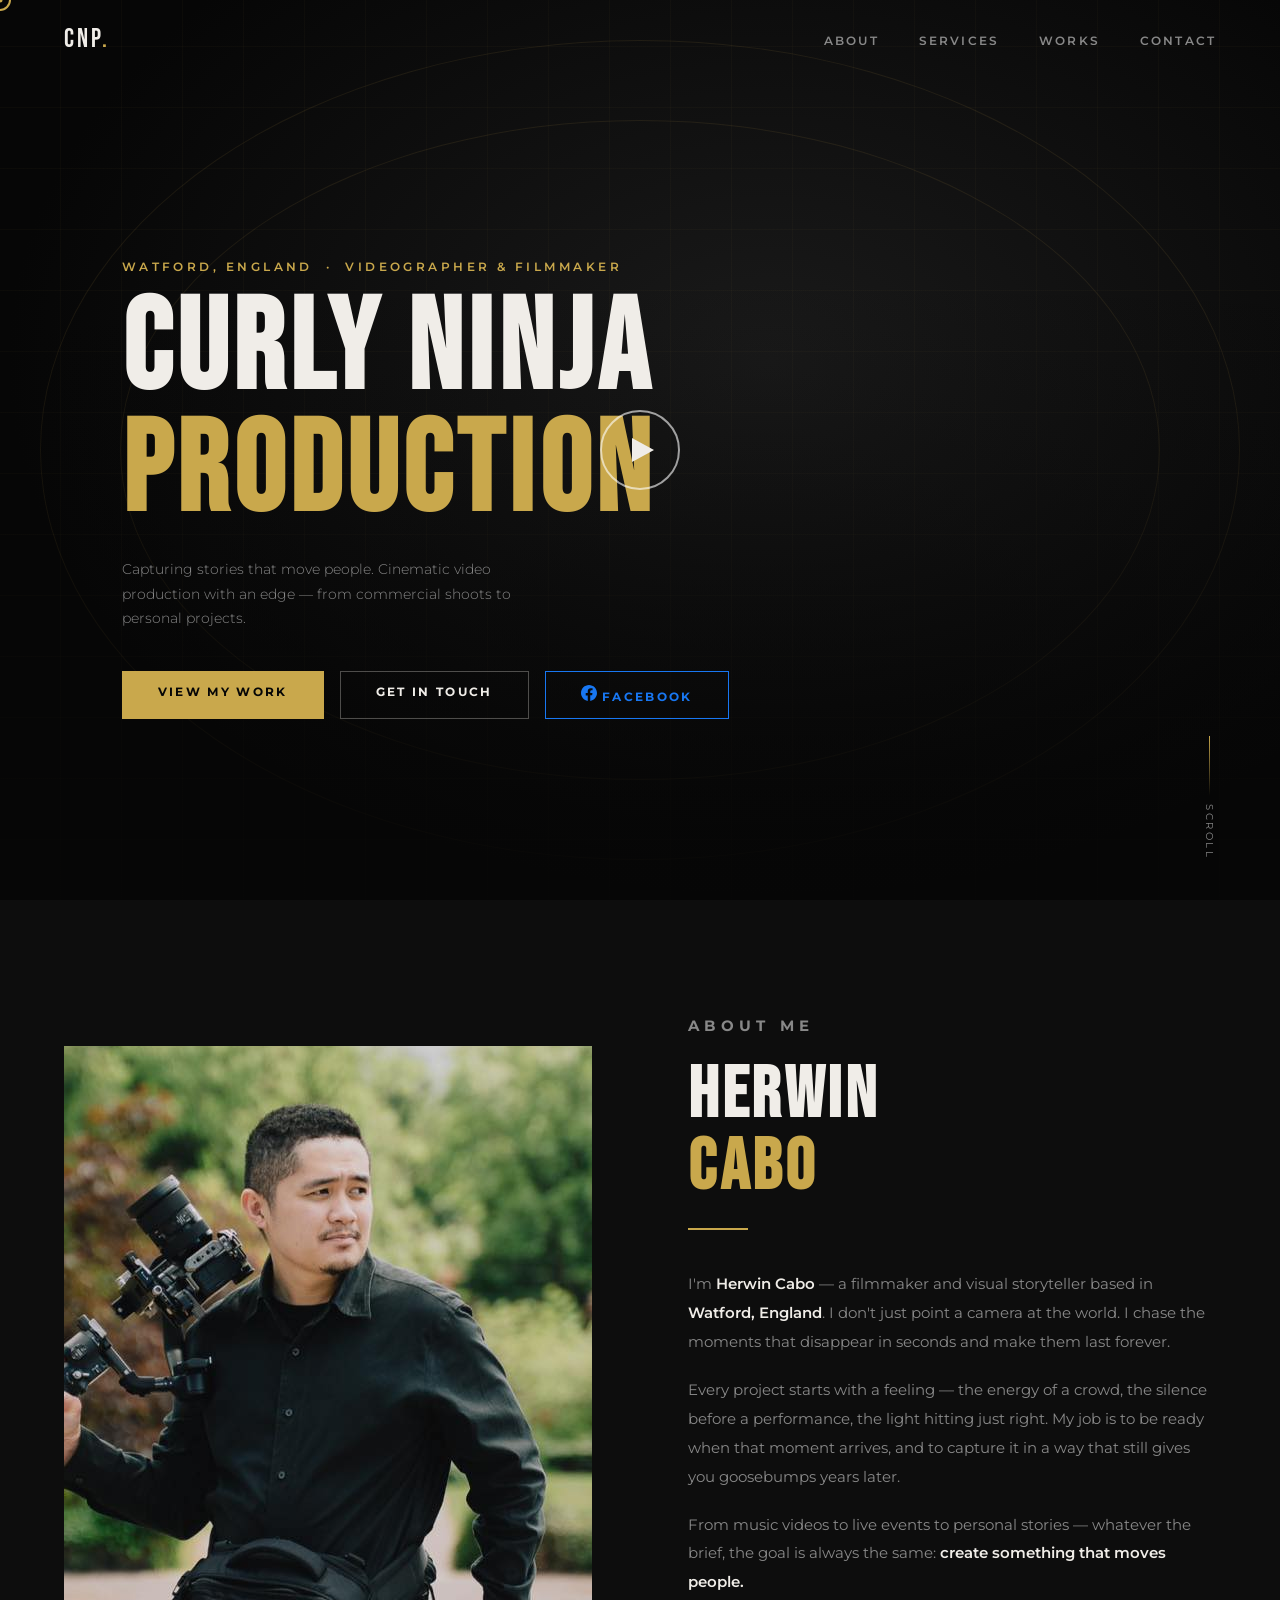
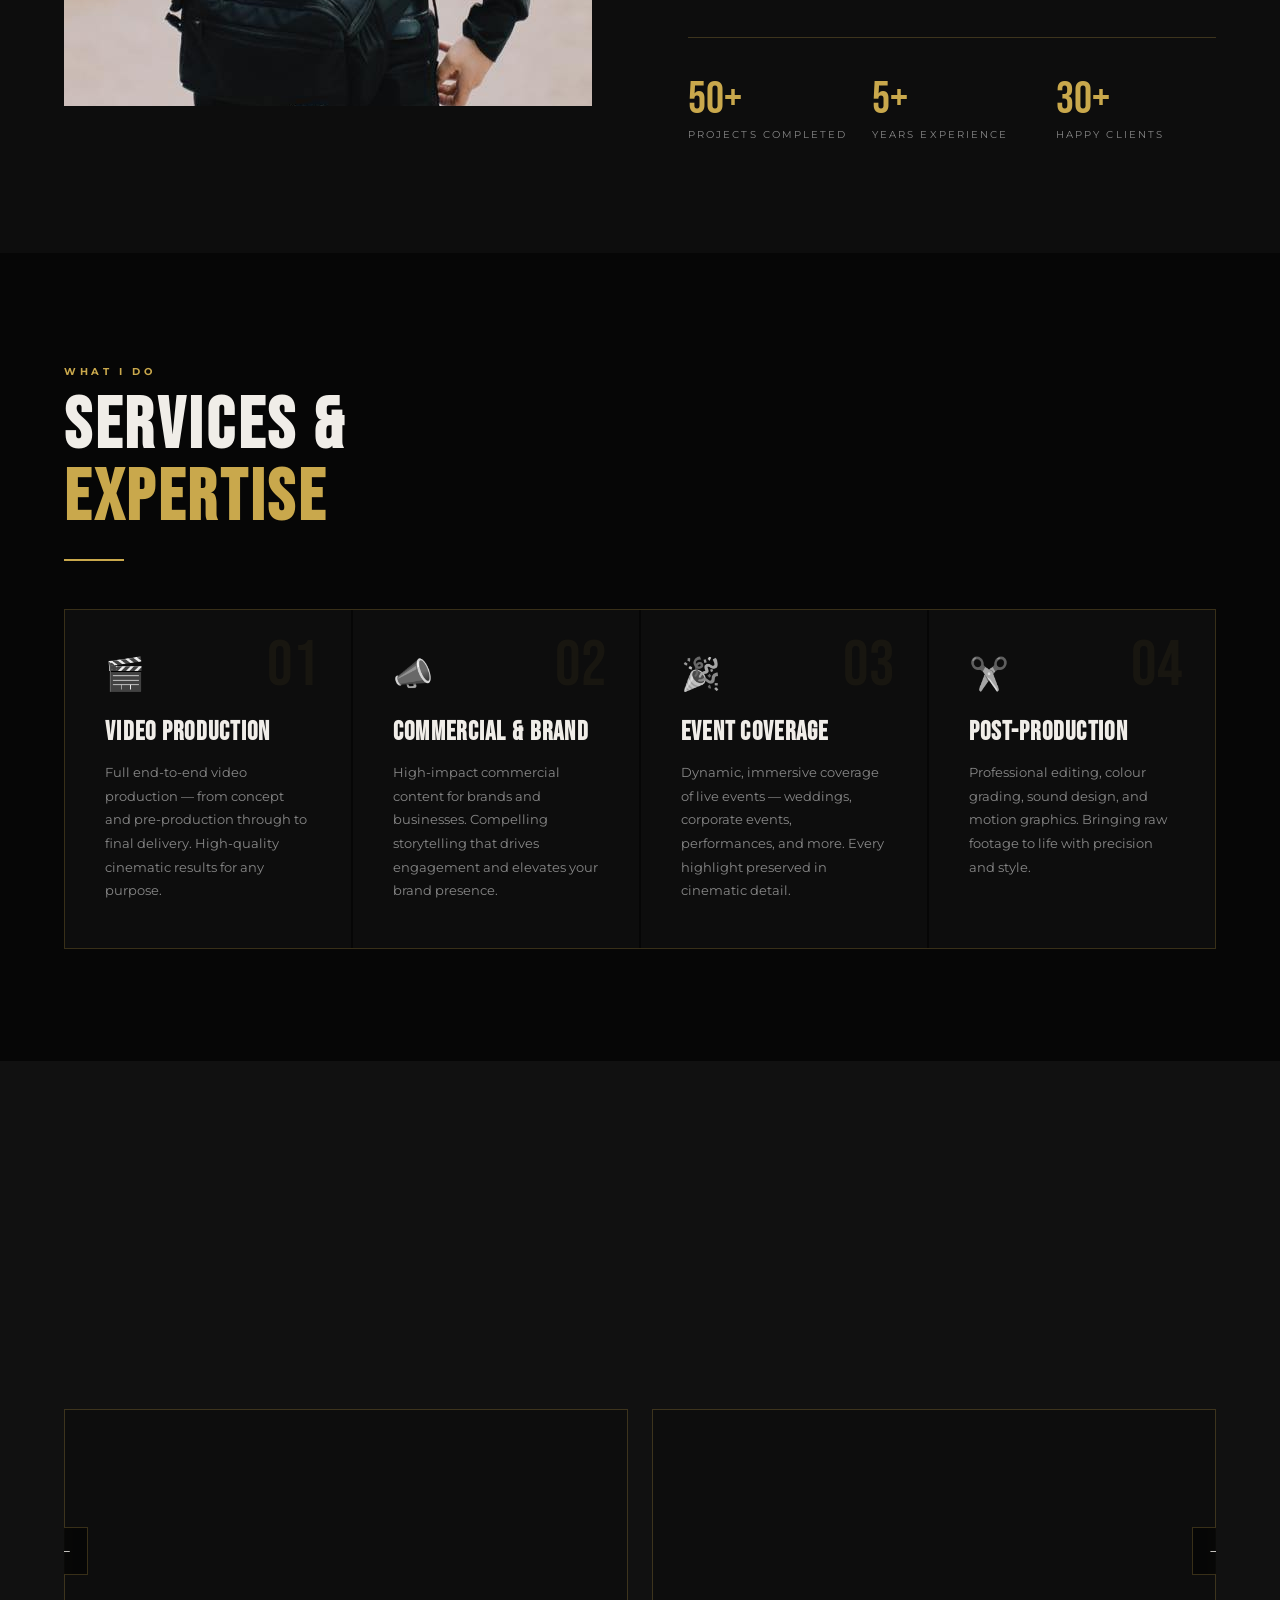
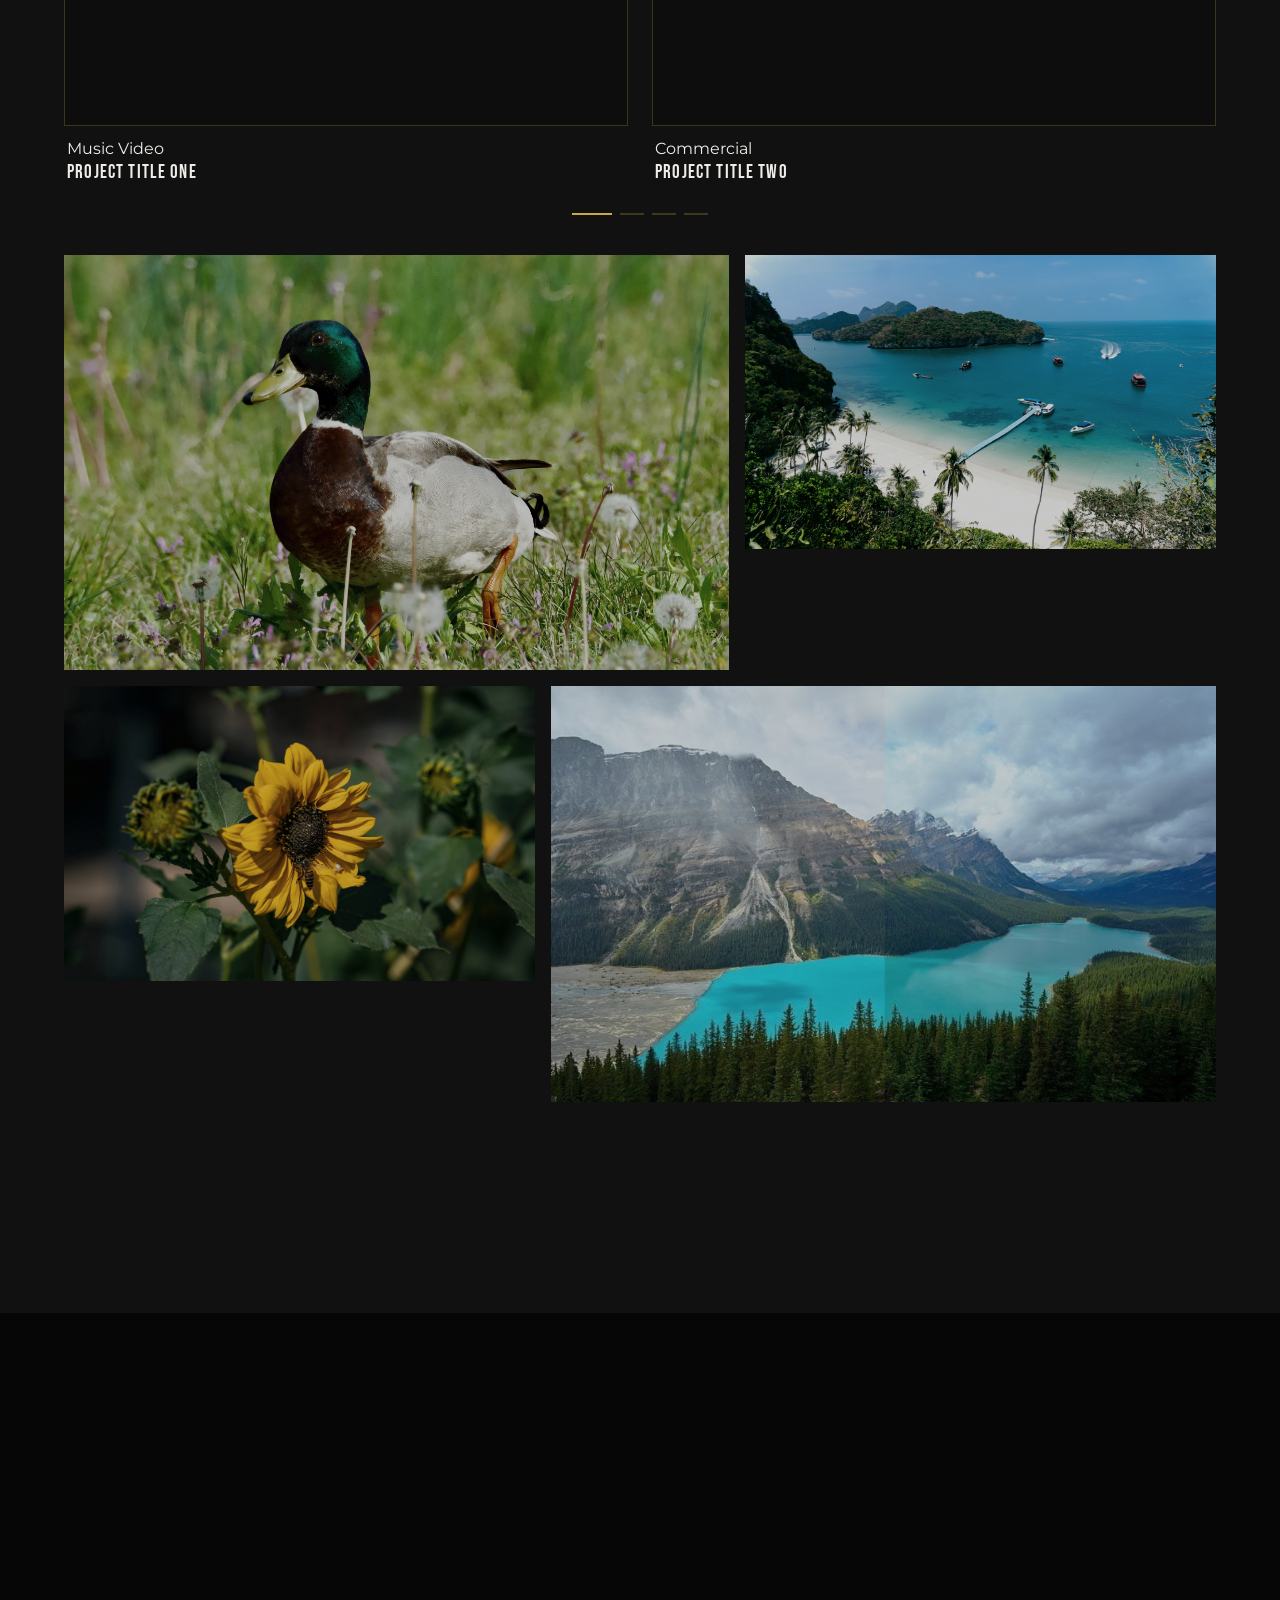
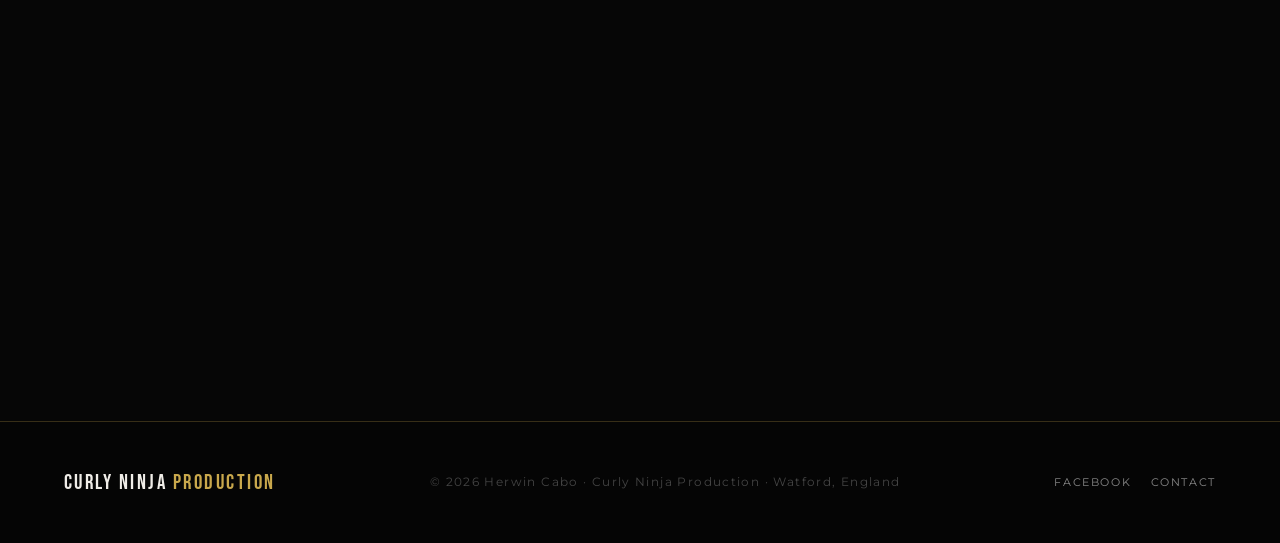
==== index.html @ e773fcdd "herwincabo" ====
<!DOCTYPE html>
<html lang="en">
<head>
<meta charset="UTF-8">
<meta name="viewport" content="width=device-width, initial-scale=1.0">
<title>Curly Ninja Production | Herwin Cabo</title>
<link href="https://fonts.googleapis.com/css2?family=Bebas+Neue&family=Montserrat:wght@300;400;600;700&family=Italiana&display=swap" rel="stylesheet">
<link rel="stylesheet" href="style.css">

</head>

<body>

<!-- CUSTOM CURSOR -->
<div id="cursor"></div>
<div id="cursor-dot"></div>

<!-- PRELOADER -->
<div id="preloader">
  <div class="pre-logo">
    <span>CURLY</span>&nbsp;<span>NINJA</span>&nbsp;<span>PRODUCTION</span>
  </div>
  <div class="pre-bar"></div>
</div>

<!-- NAV -->
<nav id="navbar">
  <a href="#hero" class="nav-logo">CNP<span>.</span></a>
 <ul class="nav-links">
  <li><a href="#about"><span>About</span><span>About</span></a></li>
  <li><a href="#services"><span>Services</span><span>Services</span></a></li>
  <li><a href="#works"><span>Works</span><span>Works</span></a></li>
  <li><a href="#contact"><span>Contact</span><span>Contact</span></a></li>
</ul>
  <div class="hamburger" id="hamburger" onclick="toggleMenu()">
    <span></span><span></span><span></span>
  </div>
</nav>

<div class="mobile-menu" id="mobileMenu">
  <a href="#about" onclick="toggleMenu()">About</a>
  <a href="#services" onclick="toggleMenu()">Services</a>
  <a href="#works" onclick="toggleMenu()">Works</a>
  <a href="#contact" onclick="toggleMenu()">Contact</a>
</div>

<!-- HERO -->
<section id="hero">
  <!-- Replace src with your actual video file path -->
  <video id="hero-video" autoplay muted loop playsinline>
    <source src="notenough.mp4" type="video/mp4">
  </video>

  <div class="hero-bg-placeholder" id="heroBg"></div>
  <div class="shutter-lines"></div>
  <div class="hero-overlay"></div>

  <div class="video-play-btn" id="playBtn" onclick="toggleVideo()" title="Play / Pause"></div>

  <div class="hero-content">
    <p class="hero-tagline">Watford, England &nbsp;·&nbsp; Videographer & Filmmaker</p>
    <h1 class="hero-title">Curly Ninja<br><em>Production</em></h1>
    <p class="hero-sub">Capturing stories that move people. Cinematic video production with an edge — from commercial shoots to personal projects.</p>
    <div class="hero-cta">
      <a href="#works" class="btn btn-gold">View My Work</a>
      <a href="#contact" class="btn btn-outline">Get In Touch</a>
      <a href="https://www.facebook.com/herwincabo123" target="_blank" class="btn btn-facebook">
  <svg xmlns="http://www.w3.org/2000/svg" width="16" height="16" viewBox="0 0 24 24" fill="#1877F2">
    <path d="M24 12.073C24 5.405 18.627 0 12 0S0 5.405 0 12.073C0 18.1 4.388 23.094 10.125 24v-8.437H7.078v-3.49h3.047V9.41c0-3.025 1.792-4.697 4.533-4.697 1.312 0 2.686.236 2.686.236v2.97h-1.513c-1.491 0-1.956.93-1.956 1.886v2.267h3.328l-.532 3.49h-2.796V24C19.612 23.094 24 18.1 24 12.073z"/>
  </svg>
  Facebook
</a>
  
</a>
    </div>
  </div>

  <div class="scroll-indicator">
    <div class="scroll-line"></div>
    <span>Scroll</span>
  </div>
</section>

<!-- ABOUT -->
<section id="about">
  <div class="about-grid">
    <div class="about-image-wrap reveal">
      <!-- Replace with Herwin's actual photo -->
      <div class="about-placeholder">
        <img src="502583080_24349210114663920_271476031115085299_n.jpg" alt="Herwin sexy Cabo">
      </div>
    
    </div>
    <div class="about-text">
      <p class="section-label reveal">About Me</p>
      <h2 class="section-title reveal">Herwin<br><em>Cabo</em></h2>
      <div class="gold-line reveal"></div>
      <p class="reveal">I'm <strong>Herwin Cabo</strong> — a filmmaker and visual storyteller based in <strong>Watford, England</strong>. I don't just point a camera at the world. I chase the moments that disappear in seconds and make them last forever.</p>

<p class="reveal reveal-delay-1">Every project starts with a feeling — the energy of a crowd, the silence before a performance, the light hitting just right. My job is to be ready when that moment arrives, and to capture it in a way that still gives you goosebumps years later.</p>

<p class="reveal reveal-delay-2">From music videos to live events to personal stories — whatever the brief, the goal is always the same: <strong>create something that moves people.</strong></p>
      <div class="about-stats reveal reveal-delay-3">
        <div>
          <div class="stat-num" data-target="50">0</div>
          <div class="stat-label">Projects Completed</div>
        </div>
        <div>
          <div class="stat-num" data-target="5">0</div>
          <div class="stat-label">Years Experience</div>
        </div>
        <div>
          <div class="stat-num" data-target="30">0</div>
          <div class="stat-label">Happy Clients</div>
        </div>
      </div>
    </div>
  </div>
</section>

<!-- SERVICES -->
<section id="services">
  <div class="services-header">
    <p class="section-label reveal">What I Do</p>
    <h2 class="section-title reveal">Services &<br><em>Expertise</em></h2>
    <div class="gold-line reveal"></div>
  </div>
  <div class="services-grid">
    <div class="service-card reveal">
      <span class="service-number">01</span>
      <span class="service-icon">🎬</span>
      <h3 class="service-name">Video Production</h3>
      <p class="service-desc">Full end-to-end video production — from concept and pre-production through to final delivery. High-quality cinematic results for any purpose.</p>
    </div>
    
    <div class="service-card reveal reveal-delay-2">
      <span class="service-number">02</span>
      <span class="service-icon">📣</span>
      <h3 class="service-name">Commercial & Brand</h3>
      <p class="service-desc">High-impact commercial content for brands and businesses. Compelling storytelling that drives engagement and elevates your brand presence.</p>
    </div>
    <div class="service-card reveal reveal-delay-3">
      <span class="service-number">03</span>
      <span class="service-icon">🎉</span>
      <h3 class="service-name">Event Coverage</h3>
      <p class="service-desc">Dynamic, immersive coverage of live events — weddings, corporate events, performances, and more. Every highlight preserved in cinematic detail.</p>
    </div>
    <div class="service-card reveal reveal-delay-4">
      <span class="service-number">04</span>
      <span class="service-icon">✂️</span>
      <h3 class="service-name">Post-Production</h3>
      <p class="service-desc">Professional editing, colour grading, sound design, and motion graphics. Bringing raw footage to life with precision and style.</p>
    </div>
    
  </div>
</section>

<!-- WORKS -->
<section id="works">
  <div class="works-header">
    <p class="section-label reveal">Portfolio</p>
    <h2 class="section-title reveal">Video &amp Photo<br><em>Showcase</em></h2>
    <div class="gold-line reveal"></div>
  </div>
 <!-- VIDEOS -->
  
 <div class="video-carousel-wrap">
  <button class="vc-arrow vc-prev" onclick="slideVideos(-1)">&#8592;</button>
  <button class="vc-arrow vc-next" onclick="slideVideos(1)">&#8594;</button>

  <div class="video-carousel" id="videoCarousel">

  <div class="vc-item">
    
  <div class="video-thumb">
     <div class="video-thumb-overlay"></div> 
    <iframe src="https://www.youtube.com/embed/ART4ltmSY3Q?si=tNBoUEUlJzColmq4" allowfullscreen></iframe>
  </div>
  <div class="video-meta">
    <span class="work-tag">Music Video</span>
    <p class="video-title">Project Title One</p>
  </div>
</div>

    <div class="vc-item">
      <div class="video-thumb">
         <div class="video-thumb-overlay"></div> 
        <iframe width="560" height="315" src="https://www.youtube.com/embed/b3eu7Yxteyw?si=JTTpIeE1HdeKa_Ip" title="YouTube video player" frameborder="0" allow="accelerometer; autoplay; clipboard-write; encrypted-media; gyroscope; picture-in-picture; web-share" referrerpolicy="strict-origin-when-cross-origin" allowfullscreen></iframe>
      </div>
      <div class="video-meta">
        <span class="work-tag">Commercial</span>
        <p class="video-title">Project Title Two</p>
      </div>
    </div>

    <div class="vc-item">
      <div class="video-thumb">
         <div class="video-thumb-overlay"></div> 
        <iframe width="560" height="315" src="https://www.youtube.com/embed/ggA3BFmws3E?si=pam4oyhFA2Bwu8AR" title="YouTube video player" frameborder="0" allow="accelerometer; autoplay; clipboard-write; encrypted-media; gyroscope; picture-in-picture; web-share" referrerpolicy="strict-origin-when-cross-origin" allowfullscreen></iframe>
      </div>
      <div class="video-meta">
        <span class="work-tag">Event</span>
        <p class="video-title">Project Title Three</p>
      </div>
    </div>

    <div class="vc-item">
      <div class="video-thumb">
         <div class="video-thumb-overlay"></div> 
        <iframe width="560" height="315" src="https://www.youtube.com/embed/Pm8E76Po_C0?si=B2gJ1QhepNMi2rXP" title="YouTube video player" frameborder="0" allow="accelerometer; autoplay; clipboard-write; encrypted-media; gyroscope; picture-in-picture; web-share" referrerpolicy="strict-origin-when-cross-origin" allowfullscreen></iframe>
      </div>
      <div class="video-meta">
        <span class="work-tag">Documentary</span>
        <p class="video-title">Project Title Four</p>
      </div>
    </div>

  </div>
</div>
  <!-- PHOTOS -->
  <div class="works-panel" id="panel-photos">
  <div class="photo-grid">
    <div class="work-item">
      <img src="photo2.png" alt="Project 1">
      <div class="work-overlay">
        <span class="work-tag">Portrait</span>
        <h3 class="work-title">Project Title</h3>
      </div>
    </div>
    <div class="work-item">
      <img src="photo3.png" alt="Project 2">
      <div class="work-overlay">
        <span class="work-tag">Event</span>
        <h3 class="work-title">Project Title</h3>
      </div>
    </div>
    <div class="work-item">
      <img src="photo4.png" alt="Project 3">
      <div class="work-overlay">
        <span class="work-tag">Commercial</span>
        <h3 class="work-title">Project Title</h3>
      </div>
    </div>
    <div class="work-item">
      <img src="photo5.jpg" alt="Sunrise" >
      <div class="work-overlay">
        <span class="work-tag">Documentary</span>
        <h3 class="work-title">Project Title</h3>
      </div>
    </div>
   
    </div>
  </div>
</div>

 

  <!-- BUTTON -->
  <div class="works-more reveal">
    <a href="portfolio.html" class="btn btn-outline">View Full Portfolio →</a>
  </div>
</section>

<!-- CONTACT -->
<section id="contact">
  <div class="contact-wrap">
    <div>
      <p class="section-label reveal">Let's Talk</p>
      <h2 class="section-title reveal">Get In<br><em>Touch</em></h2>
      <div class="gold-line reveal"></div>
      <p class="reveal">Ready to bring your vision to life? Whether you have a clear brief or just a rough idea, I'd love to hear from you. Based in Watford, available for projects across the UK and internationally.</p>
      <div class="contact-detail reveal reveal-delay-1">
        <span class="contact-detail-icon">📍</span>
        <div>
          <span class="contact-detail-label">Location</span>
          <span class="contact-detail-val">Watford, England, UK</span>
        </div>
      </div>
      <div class="contact-detail reveal reveal-delay-2">
        <span class="contact-detail-icon">📘</span>
        <div>
          <span class="contact-detail-label">Facebook</span>
          <a href="https://www.facebook.com/CurlyNinjaProduction" target="_blank" class="contact-detail-val" style="color:var(--white);text-decoration:none;">Curly Ninja Production</a>
        </div>
      </div>
      <div class="contact-detail reveal reveal-delay-3">
        <span class="contact-detail-icon">✉️</span>
        <div>
          <span class="contact-detail-label">Email</span>
          <span class="contact-detail-val">hello@curlyninja.co.uk</span>
        </div>
      </div>
    </div>

    <form class="contact-form reveal" id="contactForm" onsubmit="submitForm(event)">
      <div class="form-row">
        <div class="form-group">
          <label for="name">Your Name</label>
          <input type="text" id="name" name="name" placeholder="John Smith" required>
        </div>
        <div class="form-group">
          <label for="email">Email Address</label>
          <input type="email" id="email" name="email" placeholder="john@example.com" required>
        </div>
      </div>
      <div class="form-group">
        <label for="service">Service Interested In</label>
        <select id="service" name="service">
          <option value="">Select a service...</option>
          <option>Video Production</option>
          <option>Music Video</option>
          <option>Commercial & Brand</option>
          <option>Event Coverage</option>
          <option>Post-Production</option>
          <option>Social Media Content</option>
          <option>Other</option>
        </select>
      </div>
      <div class="form-group">
        <label for="subject">Subject</label>
        <input type="text" id="subject" name="subject" placeholder="Project enquiry...">
      </div>
      <div class="form-group">
        <label for="message">Message</label>
        <textarea id="message" name="message" placeholder="Tell me about your project — the more detail, the better..." required></textarea>
      </div>
      <div class="form-submit">
        <button type="submit" class="btn btn-gold">Send Message</button>
      </div>
      <div class="form-success" id="formSuccess">
        ✓ &nbsp;Message sent — I'll be in touch soon!
      </div>
    </form>
  </div>
</section>

<!-- FOOTER -->
<footer>
  <div class="footer-logo">Curly Ninja<span> Production</span></div>
  <p class="footer-copy">© 2026 Herwin Cabo · Curly Ninja Production · Watford, England</p>
  <div class="footer-socials">
    <a href="Thttps://www.facebook.com/herwincabo123" target="_blank">Facebook</a>
    <a href="#contact">Contact</a>
  </div>
</footer>


<!-- VIDEO LIGHTBOX -->
<div id="video-lightbox" class="lightbox">
  <div class="lightbox-overlay" onclick="closeVideoLightbox()"></div>
  <button class="lightbox-close" onclick="closeVideoLightbox()">✕</button>
  <button class="lightbox-arrow prev" onclick="changeVideo(-1)">&#8592;</button>
  <button class="lightbox-arrow next" onclick="changeVideo(1)">&#8594;</button>
  <div class="lightbox-content">
    <div class="video-lightbox-frame">
      <iframe id="video-lightbox-iframe" src="" allowfullscreen></iframe>
    </div>
    <div class="lightbox-caption">
      <span id="video-lightbox-tag" class="work-tag"></span>
      <p id="video-lightbox-title"></p>
    </div>
  </div>
</div>
<!-- LIGHTBOX -->
<div id="lightbox" class="lightbox">
  <div class="lightbox-overlay" onclick="closeLightbox()"></div>
  <button class="lightbox-close" onclick="closeLightbox()">✕</button>
  <button class="lightbox-arrow prev" onclick="changePhoto(-1)">&#8592;</button>
  <button class="lightbox-arrow next" onclick="changePhoto(1)">&#8594;</button>
  <div class="lightbox-content">
    <img id="lightbox-img" src="" alt="">
    <div class="lightbox-caption">
      <span id="lightbox-tag" class="work-tag"></span>
      <p id="lightbox-title"></p>
      <span id="lightbox-counter"></span>
    </div>
  </div>

</div>
<script src="script.js"></script>
</body>
</html>
---- style.css ----
/* ---- RESET & BASE ---- */
  *, *::before, *::after { margin: 0; padding: 0; box-sizing: border-box; }

  :root {
    --black: #060606;
    --dark: #0d0d0d;
    --darker: #111;
    --gold: #c9a84c;
    --gold-light: #e8c97a;
    --white: #f0ede8;
    --grey: #888;
    --border: rgba(201,168,76,0.25);
  }

  html { scroll-behavior: smooth; }

  body {
    background: var(--black);
    color: var(--white);
    font-family: 'Montserrat', sans-serif;
    overflow-x: hidden;
    cursor: none;
  }


  /* ---- CUSTOM CURSOR ---- */
  /* ---- CUSTOM CURSOR ---- */
#cursor {
  position: fixed;
  width: 22px; height: 22px;
  border: 2px solid var(--gold);
  border-radius: 50%;
  pointer-events: none;
  z-index: 99999;
  transform: translate(-50%, -50%);
  transition: width 0.2s, height 0.2s, background 0.2s;
}

#cursor-dot {
  position: fixed;
  width: 5px; height: 5px;
  background: var(--gold);
  border-radius: 50%;
  pointer-events: none;
  z-index: 99999;
  transform: translate(-50%, -50%);
}
   /*
#cursor-camera {
  position: fixed;
  pointer-events: none;
  z-index: 99998;
  transform: translate(-50%, -50%);
  font-size: 26px;
  opacity: 0;
  transition: opacity 0.3s, transform 0.15s;
  filter: drop-shadow(0 0 8px var(--gold));
}
body:hover #cursor-camera { opacity: 1; }
#cursor-camera.click-scale { transform: translate(-50%, -50%) scale(0.7); }

#flash-overlay {
  position: fixed; inset: 0;
  background: white;
  pointer-events: none;
  z-index: 99990;
  opacity: 0;
}
#flash-overlay.flash {
  animation: cameraFlash 0.45s ease-out forwards;
}
@keyframes cameraFlash {
  0%   { opacity: 0.85; }
  30%  { opacity: 0.5; }
  100% { opacity: 0; }
}
.click-burst {
  position: fixed;
  width: 0; height: 0;
  border-radius: 50%;
  pointer-events: none;
  z-index: 99997;
  transform: translate(-50%, -50%);
  border: 2px solid var(--gold);
  animation: burstRing 0.5s ease-out forwards;
}
@keyframes burstRing {
  0%   { width: 0; height: 0; opacity: 1; }
  100% { width: 80px; height: 80px; opacity: 0; }
}*/

  /* ---- SCROLLBAR ---- */
  ::-webkit-scrollbar { width: 4px; }
  ::-webkit-scrollbar-track { background: var(--black); }
  ::-webkit-scrollbar-thumb { background: var(--gold); }

  /* ---- PRELOADER ---- */
  #preloader {
    position: fixed; inset: 0;
    background: var(--black);
    display: flex; flex-direction: column;
    align-items: center; justify-content: center;
    z-index: 9999;
    transition: opacity 0.8s ease, visibility 0.8s ease;
  }
  #preloader.hide { opacity: 0; visibility: hidden; }
  .pre-logo {
    font-family: 'Bebas Neue', sans-serif;
    font-size: clamp(3rem, 8vw, 6rem);
    letter-spacing: 0.15em;
    color: var(--white);
    overflow: hidden;
  }
  .pre-logo span {
    display: inline-block;
    animation: slideUp 0.7s cubic-bezier(0.16,1,0.3,1) forwards;
    opacity: 0;
    transform: translateY(100%);
  }
  .pre-logo span:nth-child(1) { animation-delay: 0.1s; }
  .pre-logo span:nth-child(2) { animation-delay: 0.25s; }
  .pre-logo span:nth-child(3) { animation-delay: 0.4s; }
  .pre-bar {
    width: 0; height: 2px;
    background: linear-gradient(90deg, transparent, var(--gold), transparent);
    margin-top: 1.5rem;
    animation: barGrow 1.5s ease forwards 0.5s;
  }
  @keyframes slideUp { to { opacity:1; transform:translateY(0); } }
  @keyframes barGrow { to { width: 320px; } }

  /* ---- NAV ---- */
  nav {
    position: fixed; top: 0; left: 0; right: 0;
    z-index: 1000;
    padding: 1.5rem 5%;
    display: flex; align-items: center; justify-content: space-between;
    transition: background 0.4s, padding 0.4s;
  }
  nav.scrolled {
    background: rgba(6,6,6,0.92);
    backdrop-filter: blur(12px);
    padding: 1rem 5%;
    border-bottom: 1px solid var(--border);
  }
  .nav-logo {
    font-family: 'Bebas Neue', sans-serif;
    font-size: 1.6rem;
    letter-spacing: 0.12em;
    color: var(--white);
    text-decoration: none;
  }
  .nav-logo span { color: var(--gold); }
  .nav-links { display: flex; gap: 2.5rem; list-style: none; }
  .nav-links a {
  color: var(--grey);
  text-decoration: none;
  font-size: 0.75rem;
  font-weight: 600;
  letter-spacing: 0.18em;
  text-transform: uppercase;
  position: relative;
  overflow: hidden;
  display: inline-flex;
  flex-direction: column;
  height: 1em;
  transition: color 0.3s;
}

.nav-links a span {
  display: block;
  transition: transform 0.3s cubic-bezier(0.76, 0, 0.24, 1);
}

.nav-links a span:last-child {
  position: absolute;
  top: 100%;
  left: 0;
  color: var(--gold);
}

.nav-links a:hover span {
  transform: translateY(-100%);
}

  .hamburger {
    display: none;
    flex-direction: column;
    gap: 5px; cursor: pointer;
  }
  .hamburger span {
    display: block; width: 25px; height: 2px;
    background: var(--white);
    transition: transform 0.3s, opacity 0.3s;
  }
  .hamburger.open span:nth-child(1) { transform: translateY(7px) rotate(45deg); }
  .hamburger.open span:nth-child(2) { opacity: 0; }
  .hamburger.open span:nth-child(3) { transform: translateY(-7px) rotate(-45deg); }

  .mobile-menu {
    display: none;
    position: fixed; inset: 0;
    background: rgba(6,6,6,0.98);
    flex-direction: column; align-items: center; justify-content: center;
    gap: 2.5rem; z-index: 999;
  }
  .mobile-menu.open { display: flex; }
  .mobile-menu a {
    font-family: 'Bebas Neue', sans-serif;
    font-size: 2.5rem; letter-spacing: 0.1em;
    color: var(--white); text-decoration: none;
    transition: color 0.3s;
  }
  .mobile-menu a:hover { color: var(--gold); }

  /* ---- HERO / VIDEO ---- */
  #hero {
    position: relative; width: 100%; height: 100vh;
    display: flex; align-items: flex-end;
    overflow: hidden;
  }
  #hero-video {
    position: absolute; inset: 0;
    width: 100%; height: 100%;
    object-fit: cover;
    opacity: 0.45;
    filter: grayscale(20%);
  }
.btn-facebook {
  background: transparent;
  color: #1877F2;
  border: 1px solid #1877F2;
  display: inline-flex;
  align-items: center;
  gap: 0.5rem;
}
.btn-facebook:hover {
  background: rgba(24,119,242,0.12);
  transform: translateY(-2px);
}
  /* Placeholder gradient when no video */
  .hero-bg-placeholder {
    position: absolute; inset: 0;
    background: radial-gradient(ellipse at 60% 40%, #1a1a1a 0%, #060606 70%);
  }
  .hero-bg-placeholder::before {
    content: '';
    position: absolute; inset: 0;
    background:
      repeating-linear-gradient(
        0deg, transparent, transparent 60px,
        rgba(201,168,76,0.03) 60px, rgba(201,168,76,0.03) 61px
      ),
      repeating-linear-gradient(
        90deg, transparent, transparent 60px,
        rgba(201,168,76,0.03) 60px, rgba(201,168,76,0.03) 61px
      );
  }

  /* Camera shutter overlay */
  .shutter-lines {
    position: absolute; inset: 0; pointer-events: none;
  }
  .shutter-lines::before, .shutter-lines::after {
    content: '';
    position: absolute;
    border: 1px solid rgba(201,168,76,0.1);
  }
  .shutter-lines::before { inset: 40px; border-radius: 50%; }
  .shutter-lines::after { inset: 120px; border-radius: 50%; }

  .hero-overlay {
    position: absolute; inset: 0;
    background: linear-gradient(to top, rgba(6,6,6,0.9) 0%, rgba(6,6,6,0.3) 40%, transparent 70%);
  }
  .hero-content {
    position: relative; z-index: 2;
    padding: 5% 5% 6%;
    max-width: 800px;
  }
  .hero-tagline {
    font-size: 0.72rem; letter-spacing: 0.3em; text-transform: uppercase;
    color: var(--gold); font-weight: 600; margin-bottom: 1rem;
    opacity: 0; animation: fadeInUp 0.8s ease forwards 1.8s;
  }
  .hero-title {
    font-family: 'Bebas Neue', sans-serif;
    font-size: clamp(3.5rem, 10vw, 8rem);
    line-height: 0.95;
    letter-spacing: 0.04em;
    color: var(--white);
    opacity: 0; animation: fadeInUp 0.8s ease forwards 2s;
  }
  .hero-title em { color: var(--gold); font-style: normal; }
  .hero-sub {
    margin-top: 1.5rem;
    font-size: 0.9rem; font-weight: 300; color: var(--grey);
    line-height: 1.7; max-width: 420px;
    opacity: 0; animation: fadeInUp 0.8s ease forwards 2.2s;
  }
  .hero-cta {
    margin-top: 2.5rem;
    display: flex; gap: 1rem; flex-wrap: wrap;
    opacity: 0; animation: fadeInUp 0.8s ease forwards 2.4s;
  }
  .btn {
    display: inline-block; padding: 0.85rem 2.2rem;
    font-size: 0.72rem; font-weight: 700; letter-spacing: 0.2em;
    text-transform: uppercase; text-decoration: none;
    cursor: none; transition: all 0.3s;
  }
  .btn-gold {
    background: var(--gold); color: var(--black);
    border: 1px solid var(--gold);
  }
  .btn-gold:hover {
    background: var(--gold-light); border-color: var(--gold-light);
    transform: translateY(-2px);
    box-shadow: 0 8px 30px rgba(201,168,76,0.3);
  }
  .btn-outline {
    background: transparent; color: var(--white);
    border: 1px solid rgba(240,237,232,0.3);
  }
  .btn-outline:hover {
    border-color: var(--gold); color: var(--gold);
    transform: translateY(-2px);
  }

  .scroll-indicator {
    position: absolute; bottom: 2.5rem; right: 5%;
    display: flex; flex-direction: column; align-items: center; gap: 8px;
    opacity: 0; animation: fadeIn 1s ease forwards 3s;
  }
  .scroll-indicator span {
    font-size: 0.65rem; letter-spacing: 0.25em; text-transform: uppercase;
    color: var(--grey); writing-mode: vertical-rl;
  }
  .scroll-line {
    width: 1px; height: 60px;
    background: linear-gradient(to bottom, var(--gold), transparent);
    animation: scrollPulse 2s ease infinite;
  }
  @keyframes scrollPulse { 0%,100%{opacity:1;transform:scaleY(1)} 50%{opacity:0.4;transform:scaleY(0.6)} }

  @keyframes fadeInUp { from{opacity:0;transform:translateY(30px)} to{opacity:1;transform:translateY(0)} }
  @keyframes fadeIn { to{opacity:1} }

  /* ---- SECTIONS COMMON ---- */
  section { padding: 7rem 5%; }
  .section-label {
    font-size: 0.65rem; letter-spacing: 0.35em; text-transform: uppercase;
    color: var(--gold); margin-bottom: 0.8rem; font-weight: 700;
  }
  .section-title {
    font-family: 'Bebas Neue', sans-serif;
    font-size: clamp(2.5rem, 6vw, 4.5rem);
    letter-spacing: 0.05em; line-height: 1;
    color: var(--white);
  }
  .section-title em { color: var(--gold); font-style: normal; }
  .gold-line {
    width: 60px; height: 2px;
    background: var(--gold); margin: 1.5rem 0 2.5rem;
  }

  /* ---- ABOUT ---- */
  #about { background: var(--dark); }
  .about-grid {
    display: grid; grid-template-columns: 1fr 1fr;
    gap: 6rem; align-items: center; max-width: 1200px; margin: 0 auto;
  }
  .about-image-wrap {
    position: relative;
    aspect-ratio: 4/5;
    overflow: hidden;
  }

  .about-image-wrap::after {
    content: '';
    position: absolute; bottom: -15px; right: -15px;
    width: 80%; height: 80%;
    border: 1px solid transparent;
    z-index: 0;
  }
  .about-photo {
    width: 100%; height: 100%;
    object-fit: cover;
    filter: grayscale(30%) contrast(1.05);
    transition: filter 0.5s;
  }
  .about-photo:hover { filter: grayscale(0%) contrast(1.1); }
  .about-placeholder {
    width: 100%; height: 100%;
    background: linear-gradient(135deg, #1a1a1a, #0d0d0d);
    display: flex; flex-direction: column;
    align-items: center; justify-content: center;
    gap: 1rem;
  }
  .about-placeholder .camera-icon { font-size: 4rem; opacity: 0.2; }
  .about-placeholder p { font-size: 0.7rem; letter-spacing: 0.2em; color: var(--grey); text-transform: uppercase; }
  .about-text p {
    font-size: 0.95rem; line-height: 1.9; color: var(--grey);
    margin-bottom: 1.2rem;
  }
  .about-text p strong { color: var(--white); font-weight: 600; }
  .about-stats {
    display: grid; grid-template-columns: repeat(3,1fr); gap: 1.5rem;
    margin-top: 2.5rem; padding-top: 2.5rem;
    border-top: 1px solid var(--border);
  }
  .stat-num {
    font-family: 'Bebas Neue', sans-serif;
    font-size: 2.8rem; color: var(--gold); line-height: 1;
  }
  .stat-label { font-size: 0.65rem; letter-spacing: 0.2em; text-transform: uppercase; color: var(--grey); margin-top: 0.3rem; }

  /* ---- SERVICES ---- */
  #services { background: var(--black); }
  .services-header { max-width: 1200px; margin: 0 auto; }
  .services-grid {
    display: grid; grid-template-columns: repeat(auto-fit, minmax(280px, 1fr));
    gap: 1.5px; margin-top: 3rem; max-width: 1200px; margin-left: auto; margin-right: auto;
    border: 1px solid var(--border);
  }
  .service-card {
    background: var(--dark);
    padding: 2.8rem 2.5rem;
    position: relative; overflow: hidden;
    transition: background 0.4s;
    cursor: none;
  }
  .service-card::before {
    content: '';
    position: absolute; bottom: 0; left: 0;
    width: 0; height: 2px;
    background: var(--gold);
    transition: width 0.4s ease;
  }
  .service-card:hover { background: #141414; }
  .service-card:hover::before { width: 100%; }
  .service-icon {
    font-size: 2rem; margin-bottom: 1.5rem;
    display: block;
    filter: grayscale(1);
    transition: filter 0.3s, transform 0.3s;
  }
  .service-card:hover .service-icon { filter: grayscale(0); transform: scale(1.1); }
  .service-number {
    position: absolute; top: 1.5rem; right: 2rem;
    font-family: 'Bebas Neue', sans-serif;
    font-size: 4rem; color: rgba(201,168,76,0.06);
    line-height: 1; transition: color 0.4s;
  }
  .service-card:hover .service-number { color: rgba(201,168,76,0.12); }
  .service-name {
    font-family: 'Bebas Neue', sans-serif;
    font-size: 1.6rem; letter-spacing: 0.05em; color: var(--white);
    margin-bottom: 0.8rem;
  }
  .service-desc { font-size: 0.82rem; line-height: 1.8; color: var(--grey); }

  /* ---- WORKS ---- */
#works { background: var(--darker); }
.works-header { max-width: 1200px; margin: 0 auto; }
.works-category {
  max-width: 1200px;
  margin: 4rem auto 0;
}

.works-cat-title {
  font-family: 'Bebas Neue', sans-serif;
  font-size: 1.2rem;
  letter-spacing: 0.2em;
  text-transform: uppercase;
  color: var(--gold);
  margin-bottom: 1.5rem;
  padding-bottom: 0.8rem;
  border-bottom: 1px solid var(--border);
}

.works-grid {
  display: grid;
  grid-template-columns: repeat(3, 1fr);
  gap: 1rem;
}

.work-item {
  position: relative;
  overflow: hidden;
  aspect-ratio: 16/10;
  background: #111;
  cursor: none;
}

.work-item img {
  width: 100%; height: 100%;
  object-fit: cover;
  transition: transform 0.6s ease;
}

.work-item:hover img { transform: scale(1.05); }

.work-item.work-video { aspect-ratio: 16/9; }

.work-item.work-video iframe {
  width: 100%; height: 100%;
  border: none;
}

.works-more {
  text-align: center;
  margin-top: 3.5rem;
  max-width: 1200px;
  margin-left: auto;
  margin-right: auto;
}
/* Photo grid */
/* Lightbox*/
.lightbox {
  
  position: fixed; inset: 0;
  z-index: 99995;
  display: flex; align-items: center; justify-content: center;
  opacity: 0; visibility: hidden;
  transition: opacity 0.4s ease, visibility 0.4s ease;
}
#video-lightbox .video-lightbox-frame {
  width: 80vw;
  max-width: 1000px;
  aspect-ratio: 16/9;
  border: 1px solid var(--border);
}
#video-lightbox .video-lightbox-frame iframe {
  width: 100%; height: 100%;
  border: none; display: block;
}
.lightbox.open { opacity: 1; visibility: visible; }

.lightbox-overlay {
  position: absolute; inset: 0;
  background: rgba(6,6,6,0.96);
  backdrop-filter: blur(8px);
}

.lightbox-content {
  position: relative; z-index: 2;
  max-width: 90vw; max-height: 85vh;
  display: flex; flex-direction: column;
  align-items: center; gap: 1.2rem;
}

#lightbox-img {
  max-width: 90vw; max-height: 78vh;
  object-fit: contain;
  border: 1px solid var(--border);
  transform: scale(0.95);
  transition: transform 0.4s cubic-bezier(0.76, 0, 0.24, 1);
}
.lightbox.open #lightbox-img { transform: scale(1); }

.lightbox-caption {
  display: flex; align-items: center; gap: 1.5rem;
}
.lightbox-caption p {
  font-family: 'Bebas Neue', sans-serif;
  font-size: 1.2rem; letter-spacing: 0.1em; color: var(--white);
}
#lightbox-counter {
  font-size: 0.65rem; letter-spacing: 0.2em;
  color: var(--grey); text-transform: uppercase;
}

.lightbox-close {
  position: absolute; top: 2rem; right: 2rem;
  z-index: 3; background: none; border: 1px solid var(--border);
  color: var(--white); font-size: 1rem;
  width: 42px; height: 42px;
  cursor: none; transition: border-color 0.3s, color 0.3s;
}
.lightbox-close:hover { border-color: var(--gold); color: var(--gold); }

.lightbox-arrow {
  position: absolute; top: 50%; z-index: 3;
  transform: translateY(-50%);
  background: none; border: 1px solid var(--border);
  color: var(--white); font-size: 1.3rem;
  width: 50px; height: 50px;
  cursor: none; transition: border-color 0.3s, color 0.3s, transform 0.3s;
}
.lightbox-arrow:hover { border-color: var(--gold); color: var(--gold); }
.lightbox-arrow.prev { left: 2rem; }
.lightbox-arrow.next { right: 2rem; }
.lightbox-arrow.prev:hover { transform: translateY(-50%) translateX(-3px); }
.lightbox-arrow.next:hover { transform: translateY(-50%) translateX(3px); }
.photo-grid {
  display: grid;
  grid-template-columns: repeat(12, 1fr);
  gap: 1rem;
  max-width: 1200px;
  margin: 0 auto;
}
.works-panel { padding-top: 2.5rem; }
.photo-grid .work-item { aspect-ratio: 16/10; }
.photo-grid .work-item:nth-child(1) { grid-column: span 7; }
.photo-grid .work-item:nth-child(2) { grid-column: span 5; }
.photo-grid .work-item:nth-child(3) { grid-column: span 5; }
.photo-grid .work-item:nth-child(4) { grid-column: span 7; }
.photo-grid .work-item:nth-child(5) { grid-column: span 12; aspect-ratio: 21/7; }

.photo-grid .work-item img {
  width: 100%; height: 100%;
  object-fit: cover;
  transition: transform 0.6s ease;
  filter: grayscale(20%) brightness(0.8);
}
.photo-grid .work-item:hover img {
  transform: scale(1.05);
  filter: grayscale(0%) brightness(0.9);
}

@media (max-width: 768px) {
  .photo-grid { grid-template-columns: 1fr 1fr; }
  .photo-grid .work-item { grid-column: span 1 !important; aspect-ratio: 16/10 !important; }
}
.photo-grid .work-item {
  transition: transform 0.4s cubic-bezier(0.76, 0, 0.24, 1);
  z-index: 0;
}
.photo-grid .work-item:hover {
  transform: scale(1.03);
  z-index: 2;
}
/* Tabs */
.works-tabs {
  display: flex; gap: 0;
  margin-top: 2rem; margin-bottom: 3rem;
  border-bottom: 1px solid var(--border);
}
.tab-btn {
  font-size: 0.72rem; font-weight: 700; letter-spacing: 0.22em;
  text-transform: uppercase; background: none; border: none;
  color: var(--grey); padding: 0.9rem 2rem;
  cursor: none; position: relative;
  transition: color 0.3s;
}
.tab-btn::after {
  content: '';
  position: absolute; bottom: -1px; left: 0;
  width: 0; height: 2px;
  background: var(--gold);
  transition: width 0.3s ease;
}
.tab-btn.active { color: var(--gold); }
.tab-btn.active::after { width: 100%; }

.works-panel { max-width: 1200px; margin: 0 auto; }
.works-panel.hidden { display: none; }

/* VIDEO LIGHTBOX */
.video-thumb-overlay {
  position: absolute;
  inset: 0;
  z-index: 5;
  cursor: none;
}
.video-lightbox-frame {
  width: 80vw;
  max-width: 1000px;
  aspect-ratio: 16/9;
  border: 1px solid var(--border);
}
.video-lightbox-frame iframe {
  width: 100%; height: 100%;
  border: none; display: block;
}


/* ---- VIDEOS GRID ---- */


.video-carousel-wrap {
  position: relative;
  max-width: 1200px;
  margin: 0 auto;
  overflow: hidden;
}

.vc-arrow {
  position: absolute; top: 38%;
  transform: translateY(-50%);
  z-index: 10;
  background: rgba(6,6,6,0.85);
  border: 1px solid var(--border);
  color: var(--white);
  width: 48px; height: 48px;
  font-size: 1.2rem;
  cursor: none;
  transition: border-color 0.3s, color 0.3s, transform 0.3s;
  backdrop-filter: blur(4px);
}
.vc-arrow:hover { border-color: var(--gold); color: var(--gold); }
.vc-prev { left: -24px; }
.vc-prev:hover { transform: translateY(-50%) translateX(-3px); }
.vc-next { right: -24px; }
.vc-next:hover { transform: translateY(-50%) translateX(3px); }

.video-carousel {
  display: flex;
  gap: 1.5rem;
  transition: transform 0.5s cubic-bezier(0.76, 0, 0.24, 1);
  will-change: transform;
}

.vc-item {
  min-width: calc(50% - 0.75rem);
  display: flex;
  flex-direction: column;
  gap: 0.8rem;
  flex-shrink: 0;
}

.video-thumb {
  position: relative;
  aspect-ratio: 16/9;
  overflow: hidden;
  background: var(--dark);
  border: 1px solid var(--border);
  transition: border-color 0.3s;
}
.video-thumb:hover { border-color: var(--gold); }

.video-thumb iframe {
  width: 100%; height: 100%;
  border: none; display: block;
}

.video-meta { padding: 0 0.2rem; }
.video-title {
  font-family: 'Bebas Neue', sans-serif;
  font-size: 1.2rem; letter-spacing: 0.06em;
  color: var(--white); margin-top: 0.2rem;
}

.vc-arrow {
  position: absolute; top: 38%;
  transform: translateY(-50%);
  z-index: 10;
  background: rgba(6,6,6,0.85);
  border: 1px solid var(--border);
  color: var(--white);
  width: 48px; height: 48px;
  font-size: 1.2rem;
  cursor: none;
  transition: border-color 0.3s, color 0.3s, transform 0.3s;
  backdrop-filter: blur(4px);
}
.vc-arrow:hover { border-color: var(--gold); color: var(--gold); }
.vc-prev { left: -24px; }
.vc-prev:hover { transform: translateY(-50%) translateX(-3px); }
.vc-next { right: -24px; }
.vc-next:hover { transform: translateY(-50%) translateX(3px); }

/* Dots */
.vc-dots {
  display: flex; justify-content: center; gap: 0.5rem;
  margin-top: 1.8rem;
}
.vc-dot {
  width: 24px; height: 2px;
  background: var(--border);
  transition: background 0.3s, width 0.3s;
  cursor: none;
}
.vc-dot.active { background: var(--gold); width: 40px; }

@media (max-width: 768px) {
  .vc-item { min-width: 100%; }
  .vc-prev { left: 0; }
  .vc-next { right: 0; }
}

/* Responsive */
@media (max-width: 768px) {
  .expand-grid { flex-direction: column; height: auto; }
  .expand-item { height: 180px; flex: none !important; }
  .expand-item:hover { flex: none !important; }
  .expand-info { opacity: 1; transform: none; }
  
}

  /* ---- CONTACT ---- */
  #contact { background: var(--black); }
  .contact-wrap {
    max-width: 1200px; margin: 0 auto;
    display: grid; grid-template-columns: 1fr 1.2fr; gap: 6rem; align-items: start;
  }
  .contact-info p {
    font-size: 0.88rem; line-height: 1.9; color: var(--grey);
    margin-bottom: 2.5rem;
  }
  .contact-detail {
    display: flex; align-items: flex-start; gap: 1rem;
    margin-bottom: 1.5rem;
  }
  .contact-detail-icon { font-size: 1.1rem; margin-top: 2px; flex-shrink: 0; }
  .contact-detail-label {
    font-size: 0.6rem; letter-spacing: 0.25em; text-transform: uppercase;
    color: var(--gold); display: block; margin-bottom: 0.2rem;
  }
  .contact-detail-val { font-size: 0.88rem; color: var(--white); }

  /* Form */
  .contact-form { display: flex; flex-direction: column; gap: 1.2rem; }
  .form-row { display: grid; grid-template-columns: 1fr 1fr; gap: 1.2rem; }
  .form-group { display: flex; flex-direction: column; gap: 0.5rem; }
  .form-group label {
    font-size: 0.62rem; letter-spacing: 0.25em; text-transform: uppercase;
    color: var(--gold); font-weight: 700;
  }
  .form-group input, .form-group textarea, .form-group select {
    background: var(--dark);
    border: 1px solid var(--border);
    color: var(--white);
    padding: 0.9rem 1.1rem;
    font-family: 'Montserrat', sans-serif;
    font-size: 0.85rem;
    transition: border-color 0.3s;
    outline: none; resize: none;
    appearance: none;
    cursor: none;
  }
  .form-group input::placeholder, .form-group textarea::placeholder { color: #444; }
  .form-group input:focus, .form-group textarea:focus, .form-group select:focus {
    border-color: var(--gold);
    box-shadow: 0 0 0 1px rgba(201,168,76,0.2);
  }
  .form-group textarea { min-height: 130px; }
  .form-submit { align-self: flex-start; }
  .form-success {
    display: none; padding: 1rem 1.5rem;
    border: 1px solid rgba(201,168,76,0.4);
    background: rgba(201,168,76,0.07);
    color: var(--gold); font-size: 0.82rem; letter-spacing: 0.1em;
  }

  /* ---- FOOTER ---- */
  footer {
    background: #050505; border-top: 1px solid var(--border);
    padding: 3rem 5%;
    display: flex; align-items: center; justify-content: space-between;
    flex-wrap: wrap; gap: 1.5rem;
  }
  .footer-logo {
    font-family: 'Bebas Neue', sans-serif;
    font-size: 1.3rem; letter-spacing: 0.12em; color: var(--white);
  }
  .footer-logo span { color: var(--gold); }
  .footer-copy { font-size: 0.72rem; color: #444; letter-spacing: 0.12em; }
  .footer-socials { display: flex; gap: 1.2rem; }
  .footer-socials a {
    font-size: 0.68rem; letter-spacing: 0.15em; text-transform: uppercase;
    color: var(--grey); text-decoration: none;
    transition: color 0.3s;
  }
  .footer-socials a:hover { color: var(--gold); }

  /* ---- REVEAL ANIMATIONS ---- */
  .reveal {
    opacity: 0; transform: translateY(40px);
    transition: opacity 0.8s ease, transform 0.8s ease;
  }
  .reveal.visible { opacity: 1; transform: translateY(0); }
  .reveal-delay-1 { transition-delay: 0.1s; }
  .reveal-delay-2 { transition-delay: 0.2s; }
  .reveal-delay-3 { transition-delay: 0.3s; }
  .reveal-delay-4 { transition-delay: 0.4s; }

  /* ---- VIDEO PLAY BTN ---- */
  .video-play-btn {
    position: absolute; top: 50%; left: 50%;
    transform: translate(-50%, -50%);
    width: 80px; height: 80px;
    border: 2px solid rgba(255,255,255,0.6);
    border-radius: 50%;
    display: flex; align-items: center; justify-content: center;
    cursor: none; z-index: 3;
    transition: border-color 0.3s, transform 0.3s;
    animation: pulseBorder 2.5s ease infinite;
  }
  .video-play-btn:hover { border-color: var(--gold); transform: translate(-50%, -50%) scale(1.1); }
  .video-play-btn::before {
    content: '';
    border-style: solid;
    border-width: 12px 0 12px 22px;
    border-color: transparent transparent transparent var(--white);
    margin-left: 5px;
    transition: border-color 0.3s;
  }
  .video-play-btn:hover::before { border-color: transparent transparent transparent var(--gold); }
  @keyframes pulseBorder {
    0%,100%{box-shadow:0 0 0 0 rgba(201,168,76,0.4)}
    50%{box-shadow:0 0 0 18px rgba(201,168,76,0)}
  }

  /* ---- RESPONSIVE ---- */
  @media (max-width: 900px) {
    .about-grid { grid-template-columns: 1fr; gap: 3rem; }
    .about-image-wrap { max-width: 440px; aspect-ratio: 4/4; }
    .contact-wrap { grid-template-columns: 1fr; gap: 3rem; }
    
    .nav-links { display: none; }
    .hamburger { display: flex; }
  }
  @media (max-width: 600px) {
    .form-row { grid-template-columns: 1fr; }
    .about-stats { grid-template-columns: repeat(3,1fr); }
    footer { flex-direction: column; text-align: center; }
  }
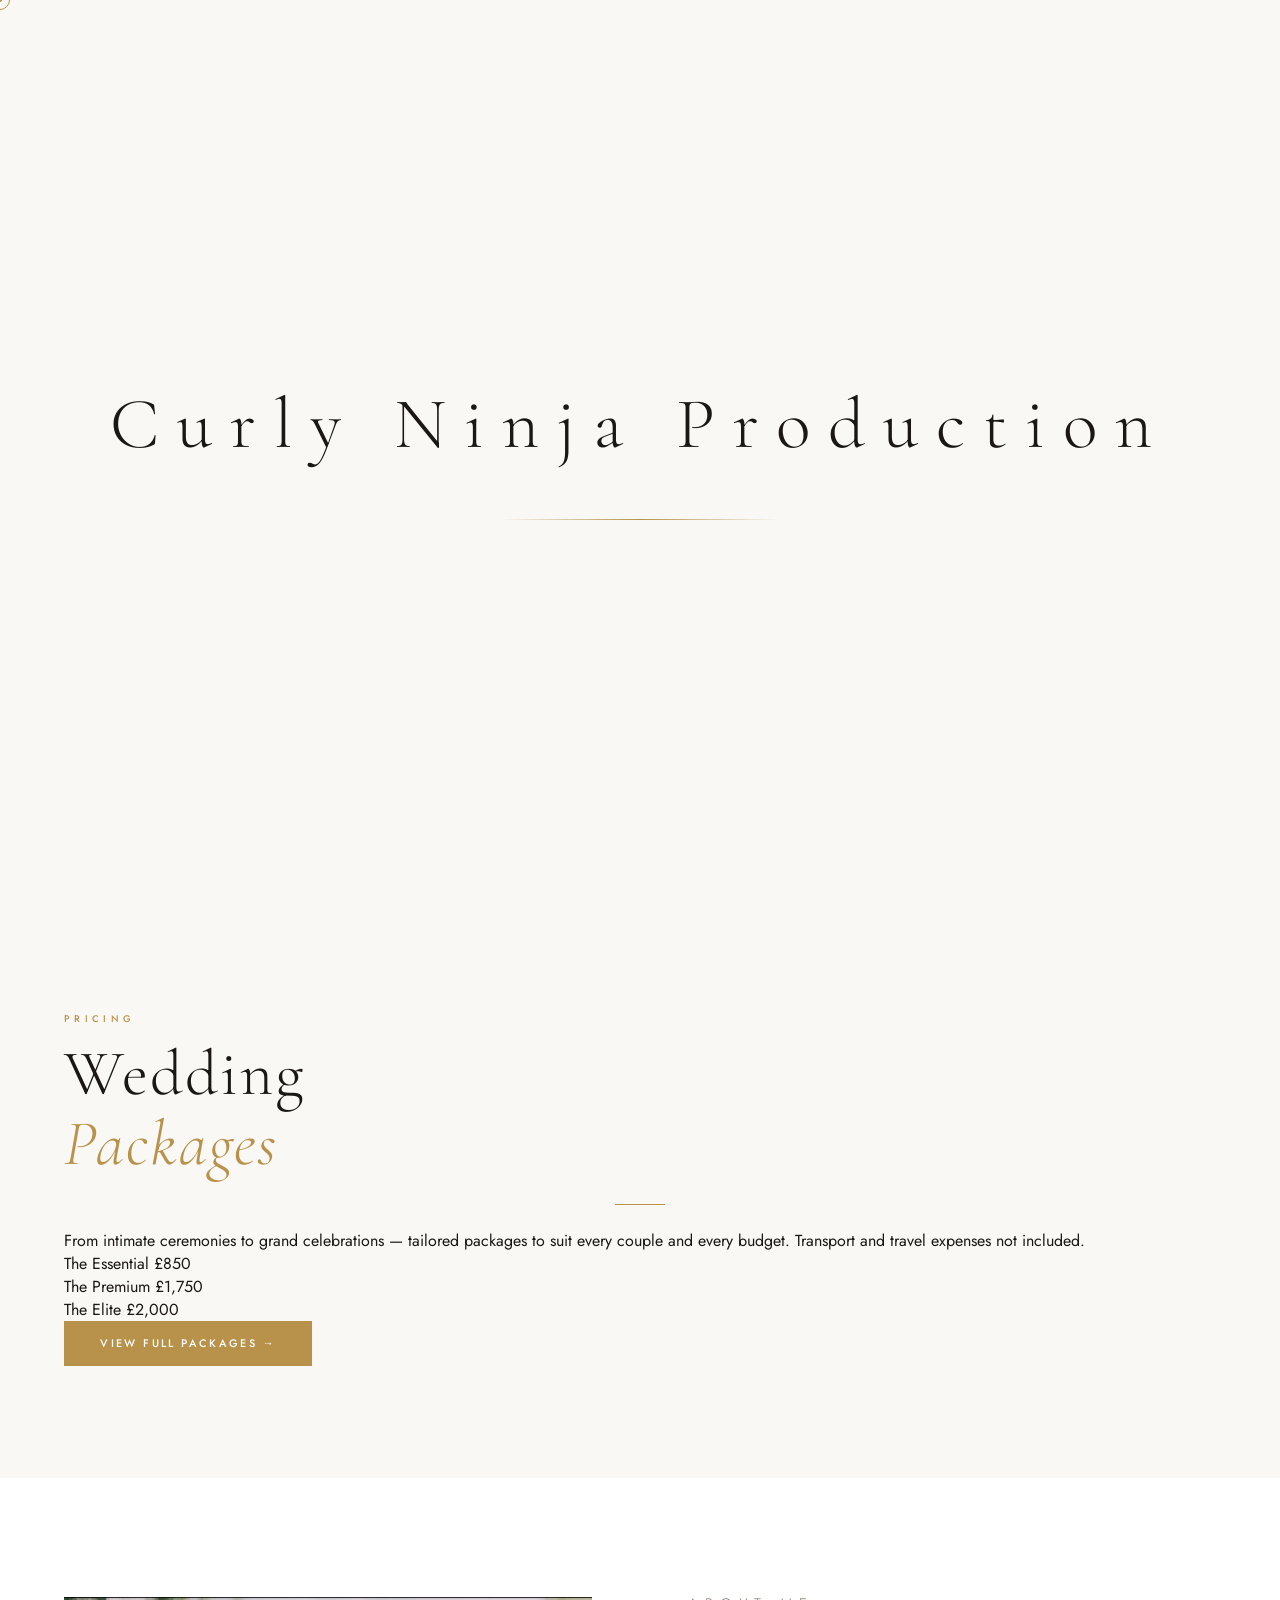
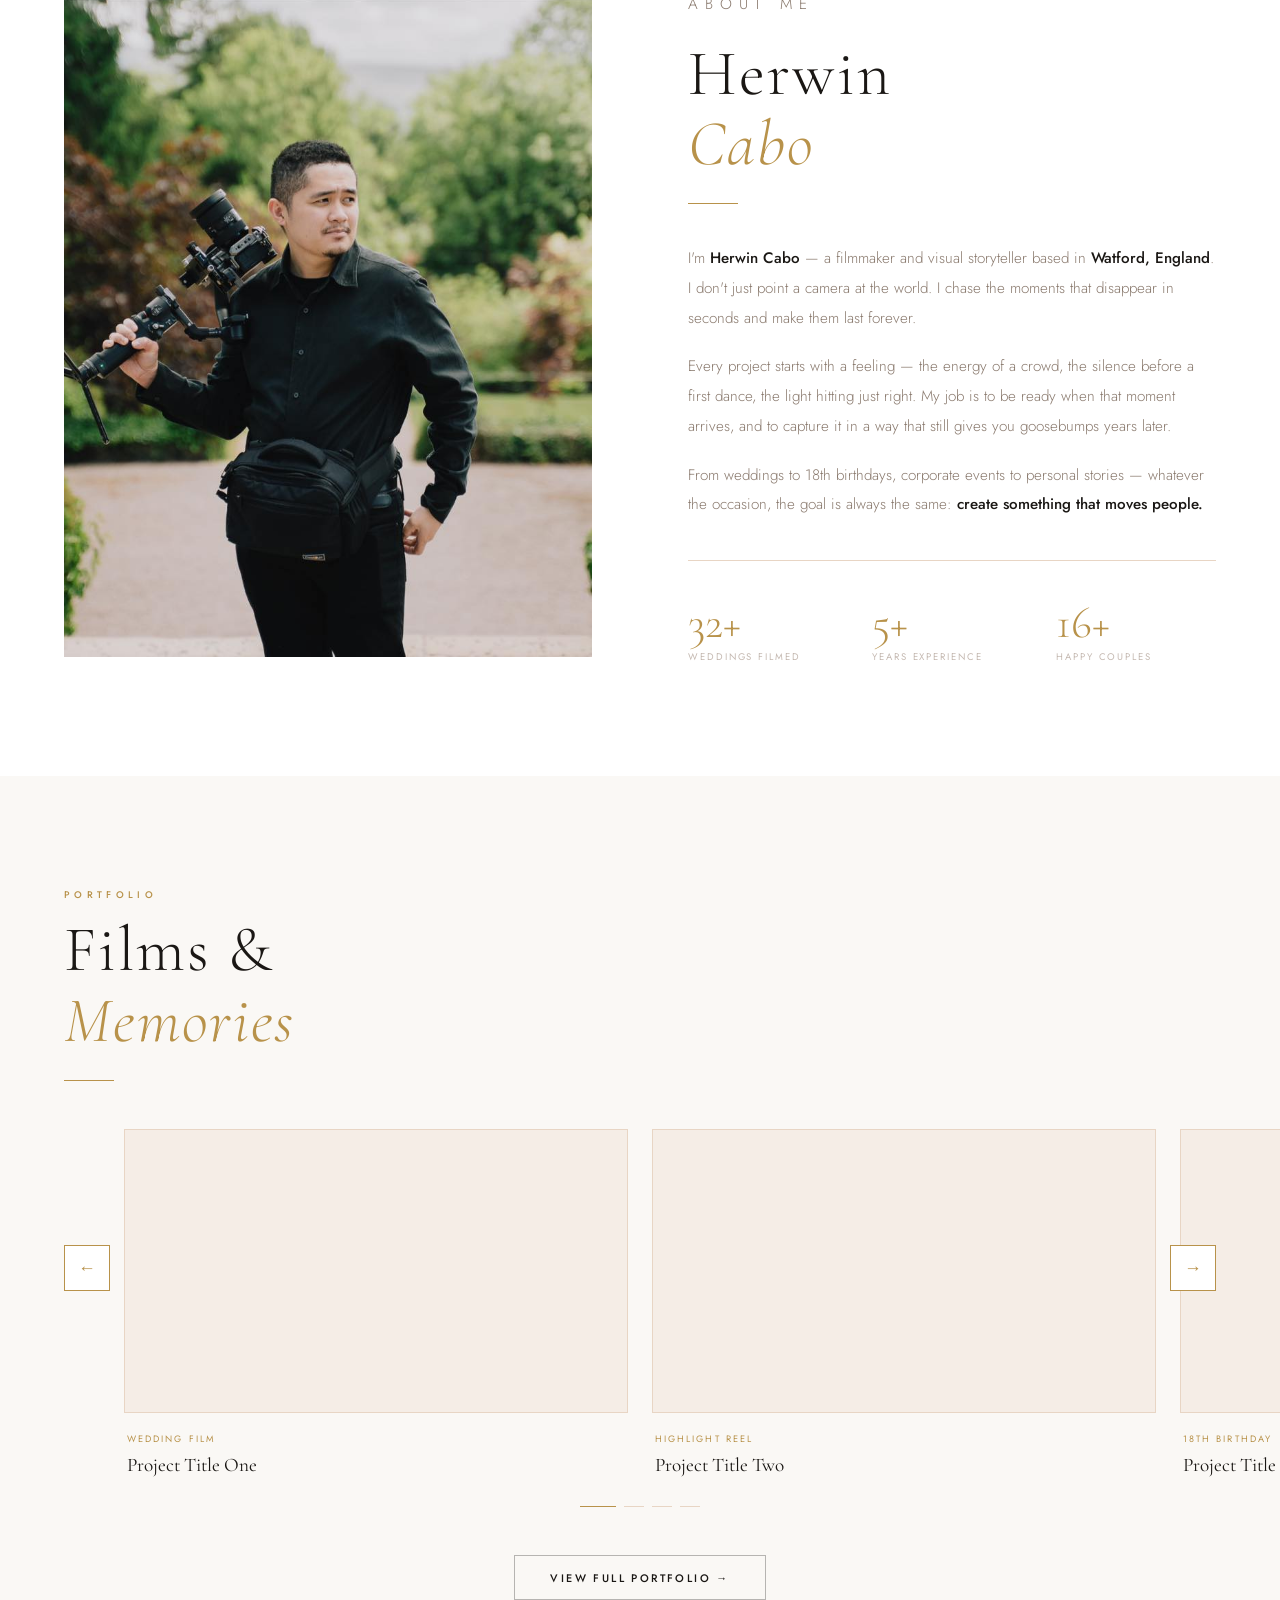
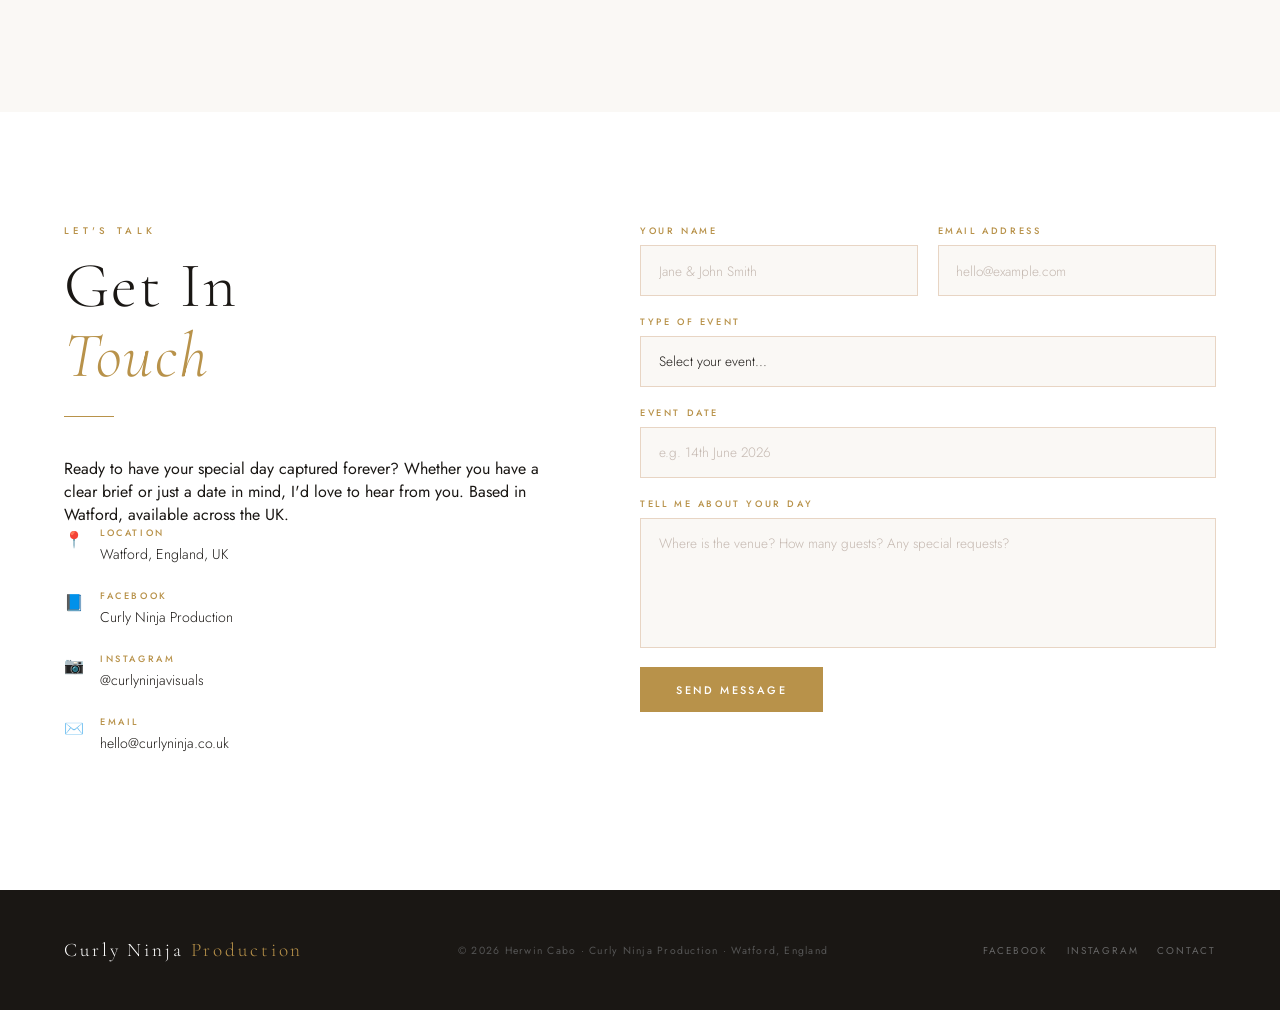
==== commit 26a8c2b7: "Based" ====
--- a/index.html
+++ b/index.html
@@ -3,34 +3,33 @@
 <head>
 <meta charset="UTF-8">
 <meta name="viewport" content="width=device-width, initial-scale=1.0">
-<title>Curly Ninja Production | Herwin Cabo</title>
-<link href="https://fonts.googleapis.com/css2?family=Bebas+Neue&family=Montserrat:wght@300;400;600;700&family=Italiana&display=swap" rel="stylesheet">
+<title>Curly Ninja Production | Wedding & Events Videography</title>
+<link href="https://fonts.googleapis.com/css2?family=Cormorant+Garamond:ital,wght@0,300;0,400;0,500;0,600;1,300;1,400&family=Jost:wght@300;400;500;600&display=swap" rel="stylesheet">
 <link rel="stylesheet" href="style.css">
-
 </head>
-
 <body>
 
-<!-- CUSTOM CURSOR -->
+<!-- CURSOR -->
 <div id="cursor"></div>
 <div id="cursor-dot"></div>
 
 <!-- PRELOADER -->
 <div id="preloader">
   <div class="pre-logo">
-    <span>CURLY</span>&nbsp;<span>NINJA</span>&nbsp;<span>PRODUCTION</span>
-  </div>
+    <span>Curly</span>&nbsp;<span>Ninja</span>&nbsp;<span>Production</span>
+  </div>
+  <p class="pre-tagline">Wedding & Events Videography</p>
   <div class="pre-bar"></div>
 </div>
 
 <!-- NAV -->
 <nav id="navbar">
-  <a href="#hero" class="nav-logo">CNP<span>.</span></a>
- <ul class="nav-links">
-  <li><a href="#about"><span>About</span><span>About</span></a></li>
-  <li><a href="#services"><span>Services</span><span>Services</span></a></li>
-  <li><a href="#works"><span>Works</span><span>Works</span></a></li>
-  <li><a href="#contact"><span>Contact</span><span>Contact</span></a></li>
+  <a href="#hero" class="nav-logo">Herwin Cabo<span>.</span></a>
+  <ul class="nav-links">
+  <li><a href="#about">About</a></li>
+  <li><a href="packages.html">Packages</a></li>
+  <li><a href="#works">Works</a></li>
+  <li><a href="#contact">Contact</a></li>
 </ul>
   <div class="hamburger" id="hamburger" onclick="toggleMenu()">
     <span></span><span></span><span></span>
@@ -39,41 +38,20 @@
 
 <div class="mobile-menu" id="mobileMenu">
   <a href="#about" onclick="toggleMenu()">About</a>
-  <a href="#services" onclick="toggleMenu()">Services</a>
+  <a href="packages.html" onclick="toggleMenu()">Packages</a>
   <a href="#works" onclick="toggleMenu()">Works</a>
   <a href="#contact" onclick="toggleMenu()">Contact</a>
 </div>
 
 <!-- HERO -->
 <section id="hero">
-  <!-- Replace src with your actual video file path -->
   <video id="hero-video" autoplay muted loop playsinline>
-    <source src="notenough.mp4" type="video/mp4">
+    <source src="videoplayback.mp4" type="video/mp4">
   </video>
-
   <div class="hero-bg-placeholder" id="heroBg"></div>
-  <div class="shutter-lines"></div>
   <div class="hero-overlay"></div>
-
-  <div class="video-play-btn" id="playBtn" onclick="toggleVideo()" title="Play / Pause"></div>
-
-  <div class="hero-content">
-    <p class="hero-tagline">Watford, England &nbsp;·&nbsp; Videographer & Filmmaker</p>
-    <h1 class="hero-title">Curly Ninja<br><em>Production</em></h1>
-    <p class="hero-sub">Capturing stories that move people. Cinematic video production with an edge — from commercial shoots to personal projects.</p>
-    <div class="hero-cta">
-      <a href="#works" class="btn btn-gold">View My Work</a>
-      <a href="#contact" class="btn btn-outline">Get In Touch</a>
-      <a href="https://www.facebook.com/herwincabo123" target="_blank" class="btn btn-facebook">
-  <svg xmlns="http://www.w3.org/2000/svg" width="16" height="16" viewBox="0 0 24 24" fill="#1877F2">
-    <path d="M24 12.073C24 5.405 18.627 0 12 0S0 5.405 0 12.073C0 18.1 4.388 23.094 10.125 24v-8.437H7.078v-3.49h3.047V9.41c0-3.025 1.792-4.697 4.533-4.697 1.312 0 2.686.236 2.686.236v2.97h-1.513c-1.491 0-1.956.93-1.956 1.886v2.267h3.328l-.532 3.49h-2.796V24C19.612 23.094 24 18.1 24 12.073z"/>
-  </svg>
-  Facebook
-</a>
-  
-</a>
-    </div>
-  </div>
+  <div class="video-play-btn" id="playBtn" onclick="toggleVideo()"></div>
+
 
   <div class="scroll-indicator">
     <div class="scroll-line"></div>
@@ -82,28 +60,57 @@
 </section>
 
 <!-- ABOUT -->
+
+
+
+<!-- PACKAGES PREVIEW -->
+<section id="packages-preview">
+  <div class="packages-preview-wrap">
+    <p class="section-label reveal">Pricing</p>
+    <h2 class="section-title reveal">Wedding<br><em>Packages</em></h2>
+    <div class="gold-line reveal" style="margin: 1.5rem auto 1.5rem;"></div>
+    <p class="packages-preview-sub reveal">From intimate ceremonies to grand celebrations — tailored packages to suit every couple and every budget. Transport and travel expenses not included.</p>
+
+    <div class="prices-list reveal">
+      <div class="price-row">
+        <span class="price-name">The Essential</span>
+        <span class="price-dots"></span>
+        <span class="price-amount">£850</span>
+      </div>
+      <div class="price-row">
+        <span class="price-name">The Premium</span>
+        <span class="price-dots"></span>
+        <span class="price-amount">£1,750</span>
+      </div>
+      <div class="price-row">
+        <span class="price-name">The Elite</span>
+        <span class="price-dots"></span>
+        <span class="price-amount">£2,000</span>
+      </div>
+    </div>
+
+    <a href="packages.html" class="btn btn-gold reveal">View Full Packages →</a>
+  </div>
+</section>
+</section>
 <section id="about">
   <div class="about-grid">
     <div class="about-image-wrap reveal">
-      <!-- Replace with Herwin's actual photo -->
       <div class="about-placeholder">
-        <img src="502583080_24349210114663920_271476031115085299_n.jpg" alt="Herwin sexy Cabo">
-      </div>
-    
+        <img src="502583080_24349210114663920_271476031115085299_n.jpg" alt="Herwin Cabo">
+      </div>
     </div>
     <div class="about-text">
       <p class="section-label reveal">About Me</p>
       <h2 class="section-title reveal">Herwin<br><em>Cabo</em></h2>
       <div class="gold-line reveal"></div>
       <p class="reveal">I'm <strong>Herwin Cabo</strong> — a filmmaker and visual storyteller based in <strong>Watford, England</strong>. I don't just point a camera at the world. I chase the moments that disappear in seconds and make them last forever.</p>
-
-<p class="reveal reveal-delay-1">Every project starts with a feeling — the energy of a crowd, the silence before a performance, the light hitting just right. My job is to be ready when that moment arrives, and to capture it in a way that still gives you goosebumps years later.</p>
-
-<p class="reveal reveal-delay-2">From music videos to live events to personal stories — whatever the brief, the goal is always the same: <strong>create something that moves people.</strong></p>
+      <p class="reveal reveal-delay-1">Every project starts with a feeling — the energy of a crowd, the silence before a first dance, the light hitting just right. My job is to be ready when that moment arrives, and to capture it in a way that still gives you goosebumps years later.</p>
+      <p class="reveal reveal-delay-2">From weddings to 18th birthdays, corporate events to personal stories — whatever the occasion, the goal is always the same: <strong>create something that moves people.</strong></p>
       <div class="about-stats reveal reveal-delay-3">
         <div>
           <div class="stat-num" data-target="50">0</div>
-          <div class="stat-label">Projects Completed</div>
+          <div class="stat-label">Weddings Filmed</div>
         </div>
         <div>
           <div class="stat-num" data-target="5">0</div>
@@ -111,153 +118,77 @@
         </div>
         <div>
           <div class="stat-num" data-target="30">0</div>
-          <div class="stat-label">Happy Clients</div>
-        </div>
-      </div>
-    </div>
-  </div>
-</section>
-
-<!-- SERVICES -->
-<section id="services">
-  <div class="services-header">
-    <p class="section-label reveal">What I Do</p>
-    <h2 class="section-title reveal">Services &<br><em>Expertise</em></h2>
-    <div class="gold-line reveal"></div>
-  </div>
-  <div class="services-grid">
-    <div class="service-card reveal">
-      <span class="service-number">01</span>
-      <span class="service-icon">🎬</span>
-      <h3 class="service-name">Video Production</h3>
-      <p class="service-desc">Full end-to-end video production — from concept and pre-production through to final delivery. High-quality cinematic results for any purpose.</p>
-    </div>
-    
-    <div class="service-card reveal reveal-delay-2">
-      <span class="service-number">02</span>
-      <span class="service-icon">📣</span>
-      <h3 class="service-name">Commercial & Brand</h3>
-      <p class="service-desc">High-impact commercial content for brands and businesses. Compelling storytelling that drives engagement and elevates your brand presence.</p>
-    </div>
-    <div class="service-card reveal reveal-delay-3">
-      <span class="service-number">03</span>
-      <span class="service-icon">🎉</span>
-      <h3 class="service-name">Event Coverage</h3>
-      <p class="service-desc">Dynamic, immersive coverage of live events — weddings, corporate events, performances, and more. Every highlight preserved in cinematic detail.</p>
-    </div>
-    <div class="service-card reveal reveal-delay-4">
-      <span class="service-number">04</span>
-      <span class="service-icon">✂️</span>
-      <h3 class="service-name">Post-Production</h3>
-      <p class="service-desc">Professional editing, colour grading, sound design, and motion graphics. Bringing raw footage to life with precision and style.</p>
-    </div>
-    
-  </div>
-</section>
-
+          <div class="stat-label">Happy Couples</div>
+        </div>
+      </div>
+    </div>
+  </div>
+</section>
 <!-- WORKS -->
 <section id="works">
   <div class="works-header">
     <p class="section-label reveal">Portfolio</p>
-    <h2 class="section-title reveal">Video &amp Photo<br><em>Showcase</em></h2>
+    <h2 class="section-title reveal">Films &<br><em>Memories</em></h2>
     <div class="gold-line reveal"></div>
   </div>
- <!-- VIDEOS -->
+
+  <!-- VIDEOS -->
+  <div class="video-carousel-wrap">
+    <button class="vc-arrow vc-prev" onclick="slideVideos(-1)">&#8592;</button>
+    <button class="vc-arrow vc-next" onclick="slideVideos(1)">&#8594;</button>
+    <div class="video-carousel" id="videoCarousel">
+
+      <div class="vc-item">
+        <div class="video-thumb">
+          <div class="video-thumb-overlay"></div>
+          <iframe src="https://www.youtube.com/embed/ART4ltmSY3Q?si=tNBoUEUlJzColmq4" allowfullscreen></iframe>
+        </div>
+        <div class="video-meta">
+          <span class="work-tag">Wedding Film</span>
+          <p class="video-title">Project Title One</p>
+        </div>
+      </div>
+
+      <div class="vc-item">
+        <div class="video-thumb">
+          <div class="video-thumb-overlay"></div>
+          <iframe src="https://www.youtube.com/embed/b3eu7Yxteyw?si=JTTpIeE1HdeKa_Ip" allowfullscreen></iframe>
+        </div>
+        <div class="video-meta">
+          <span class="work-tag">Highlight Reel</span>
+          <p class="video-title">Project Title Two</p>
+        </div>
+      </div>
+
+      <div class="vc-item">
+        <div class="video-thumb">
+          <div class="video-thumb-overlay"></div>
+          <iframe src="https://www.youtube.com/embed/ggA3BFmws3E?si=pam4oyhFA2Bwu8AR" allowfullscreen></iframe>
+        </div>
+        <div class="video-meta">
+          <span class="work-tag">18th Birthday</span>
+          <p class="video-title">Project Title Three</p>
+        </div>
+      </div>
+
+      <div class="vc-item">
+        <div class="video-thumb">
+          <div class="video-thumb-overlay"></div>
+          <iframe src="https://www.youtube.com/embed/Pm8E76Po_C0?si=B2gJ1QhepNMi2rXP" allowfullscreen></iframe>
+        </div>
+        <div class="video-meta">
+          <span class="work-tag">Same Day Edit</span>
+          <p class="video-title">Project Title Four</p>
+        </div>
+      </div>
+
+    </div>
+  </div>
+
   
- <div class="video-carousel-wrap">
-  <button class="vc-arrow vc-prev" onclick="slideVideos(-1)">&#8592;</button>
-  <button class="vc-arrow vc-next" onclick="slideVideos(1)">&#8594;</button>
-
-  <div class="video-carousel" id="videoCarousel">
-
-  <div class="vc-item">
-    
-  <div class="video-thumb">
-     <div class="video-thumb-overlay"></div> 
-    <iframe src="https://www.youtube.com/embed/ART4ltmSY3Q?si=tNBoUEUlJzColmq4" allowfullscreen></iframe>
-  </div>
-  <div class="video-meta">
-    <span class="work-tag">Music Video</span>
-    <p class="video-title">Project Title One</p>
-  </div>
-</div>
-
-    <div class="vc-item">
-      <div class="video-thumb">
-         <div class="video-thumb-overlay"></div> 
-        <iframe width="560" height="315" src="https://www.youtube.com/embed/b3eu7Yxteyw?si=JTTpIeE1HdeKa_Ip" title="YouTube video player" frameborder="0" allow="accelerometer; autoplay; clipboard-write; encrypted-media; gyroscope; picture-in-picture; web-share" referrerpolicy="strict-origin-when-cross-origin" allowfullscreen></iframe>
-      </div>
-      <div class="video-meta">
-        <span class="work-tag">Commercial</span>
-        <p class="video-title">Project Title Two</p>
-      </div>
-    </div>
-
-    <div class="vc-item">
-      <div class="video-thumb">
-         <div class="video-thumb-overlay"></div> 
-        <iframe width="560" height="315" src="https://www.youtube.com/embed/ggA3BFmws3E?si=pam4oyhFA2Bwu8AR" title="YouTube video player" frameborder="0" allow="accelerometer; autoplay; clipboard-write; encrypted-media; gyroscope; picture-in-picture; web-share" referrerpolicy="strict-origin-when-cross-origin" allowfullscreen></iframe>
-      </div>
-      <div class="video-meta">
-        <span class="work-tag">Event</span>
-        <p class="video-title">Project Title Three</p>
-      </div>
-    </div>
-
-    <div class="vc-item">
-      <div class="video-thumb">
-         <div class="video-thumb-overlay"></div> 
-        <iframe width="560" height="315" src="https://www.youtube.com/embed/Pm8E76Po_C0?si=B2gJ1QhepNMi2rXP" title="YouTube video player" frameborder="0" allow="accelerometer; autoplay; clipboard-write; encrypted-media; gyroscope; picture-in-picture; web-share" referrerpolicy="strict-origin-when-cross-origin" allowfullscreen></iframe>
-      </div>
-      <div class="video-meta">
-        <span class="work-tag">Documentary</span>
-        <p class="video-title">Project Title Four</p>
-      </div>
-    </div>
-
-  </div>
-</div>
-  <!-- PHOTOS -->
-  <div class="works-panel" id="panel-photos">
-  <div class="photo-grid">
-    <div class="work-item">
-      <img src="photo2.png" alt="Project 1">
-      <div class="work-overlay">
-        <span class="work-tag">Portrait</span>
-        <h3 class="work-title">Project Title</h3>
-      </div>
-    </div>
-    <div class="work-item">
-      <img src="photo3.png" alt="Project 2">
-      <div class="work-overlay">
-        <span class="work-tag">Event</span>
-        <h3 class="work-title">Project Title</h3>
-      </div>
-    </div>
-    <div class="work-item">
-      <img src="photo4.png" alt="Project 3">
-      <div class="work-overlay">
-        <span class="work-tag">Commercial</span>
-        <h3 class="work-title">Project Title</h3>
-      </div>
-    </div>
-    <div class="work-item">
-      <img src="photo5.jpg" alt="Sunrise" >
-      <div class="work-overlay">
-        <span class="work-tag">Documentary</span>
-        <h3 class="work-title">Project Title</h3>
-      </div>
-    </div>
-   
-    </div>
-  </div>
-</div>
-
- 
-
   <!-- BUTTON -->
   <div class="works-more reveal">
-    <a href="portfolio.html" class="btn btn-outline">View Full Portfolio →</a>
+    <a href="portfolio.html" class="btn btn-outline-dark">View Full Portfolio →</a>
   </div>
 </section>
 
@@ -268,7 +199,7 @@
       <p class="section-label reveal">Let's Talk</p>
       <h2 class="section-title reveal">Get In<br><em>Touch</em></h2>
       <div class="gold-line reveal"></div>
-      <p class="reveal">Ready to bring your vision to life? Whether you have a clear brief or just a rough idea, I'd love to hear from you. Based in Watford, available for projects across the UK and internationally.</p>
+      <p class="reveal">Ready to have your special day captured forever? Whether you have a clear brief or just a date in mind, I'd love to hear from you. Based in Watford, available across the UK.</p>
       <div class="contact-detail reveal reveal-delay-1">
         <span class="contact-detail-icon">📍</span>
         <div>
@@ -280,7 +211,14 @@
         <span class="contact-detail-icon">📘</span>
         <div>
           <span class="contact-detail-label">Facebook</span>
-          <a href="https://www.facebook.com/CurlyNinjaProduction" target="_blank" class="contact-detail-val" style="color:var(--white);text-decoration:none;">Curly Ninja Production</a>
+          <a href="https://www.facebook.com/CurlyNinjaProduction" target="_blank" class="contact-detail-val" style="color:var(--black);text-decoration:none;">Curly Ninja Production</a>
+        </div>
+      </div>
+      <div class="contact-detail reveal reveal-delay-2">
+        <span class="contact-detail-icon">📷</span>
+        <div>
+          <span class="contact-detail-label">Instagram</span>
+          <a href="https://www.instagram.com/curlyninjavisuals/" target="_blank" class="contact-detail-val" style="color:var(--black);text-decoration:none;">@curlyninjavisuals</a>
         </div>
       </div>
       <div class="contact-detail reveal reveal-delay-3">
@@ -296,39 +234,38 @@
       <div class="form-row">
         <div class="form-group">
           <label for="name">Your Name</label>
-          <input type="text" id="name" name="name" placeholder="John Smith" required>
+          <input type="text" id="name" name="name" placeholder="Jane & John Smith" required>
         </div>
         <div class="form-group">
           <label for="email">Email Address</label>
-          <input type="email" id="email" name="email" placeholder="john@example.com" required>
+          <input type="email" id="email" name="email" placeholder="hello@example.com" required>
         </div>
       </div>
       <div class="form-group">
-        <label for="service">Service Interested In</label>
+        <label for="service">Type of Event</label>
         <select id="service" name="service">
-          <option value="">Select a service...</option>
-          <option>Video Production</option>
-          <option>Music Video</option>
-          <option>Commercial & Brand</option>
-          <option>Event Coverage</option>
-          <option>Post-Production</option>
-          <option>Social Media Content</option>
+          <option value="">Select your event...</option>
+          <option>Wedding</option>
+          <option>18th Birthday</option>
+          <option>Other Birthday / Party</option>
+          <option>Corporate Event</option>
+          <option>Engagement / Prenup</option>
           <option>Other</option>
         </select>
       </div>
       <div class="form-group">
-        <label for="subject">Subject</label>
-        <input type="text" id="subject" name="subject" placeholder="Project enquiry...">
+        <label for="subject">Event Date</label>
+        <input type="text" id="subject" name="subject" placeholder="e.g. 14th June 2026">
       </div>
       <div class="form-group">
-        <label for="message">Message</label>
-        <textarea id="message" name="message" placeholder="Tell me about your project — the more detail, the better..." required></textarea>
+        <label for="message">Tell Me About Your Day</label>
+        <textarea id="message" name="message" placeholder="Where is the venue? How many guests? Any special requests?" required></textarea>
       </div>
       <div class="form-submit">
         <button type="submit" class="btn btn-gold">Send Message</button>
       </div>
       <div class="form-success" id="formSuccess">
-        ✓ &nbsp;Message sent — I'll be in touch soon!
+        ✓ &nbsp;Message received — I'll be in touch very soon!
       </div>
     </form>
   </div>
@@ -339,11 +276,11 @@
   <div class="footer-logo">Curly Ninja<span> Production</span></div>
   <p class="footer-copy">© 2026 Herwin Cabo · Curly Ninja Production · Watford, England</p>
   <div class="footer-socials">
-    <a href="Thttps://www.facebook.com/herwincabo123" target="_blank">Facebook</a>
+    <a href="https://www.facebook.com/CurlyNinjaProduction" target="_blank">Facebook</a>
+    <a href="https://www.instagram.com/curlyninjavisuals/" target="_blank">Instagram</a>
     <a href="#contact">Contact</a>
   </div>
 </footer>
-
 
 <!-- VIDEO LIGHTBOX -->
 <div id="video-lightbox" class="lightbox">
@@ -361,22 +298,9 @@
     </div>
   </div>
 </div>
-<!-- LIGHTBOX -->
-<div id="lightbox" class="lightbox">
-  <div class="lightbox-overlay" onclick="closeLightbox()"></div>
-  <button class="lightbox-close" onclick="closeLightbox()">✕</button>
-  <button class="lightbox-arrow prev" onclick="changePhoto(-1)">&#8592;</button>
-  <button class="lightbox-arrow next" onclick="changePhoto(1)">&#8594;</button>
-  <div class="lightbox-content">
-    <img id="lightbox-img" src="" alt="">
-    <div class="lightbox-caption">
-      <span id="lightbox-tag" class="work-tag"></span>
-      <p id="lightbox-title"></p>
-      <span id="lightbox-counter"></span>
-    </div>
-  </div>
-
-</div>
+
+
+
 <script src="script.js"></script>
 </body>
 </html>
--- a/style.css
+++ b/style.css
@@ -1,920 +1,914 @@
-
-  /* ---- RESET & BASE ---- */
-  *, *::before, *::after { margin: 0; padding: 0; box-sizing: border-box; }
-
-  :root {
-    --black: #060606;
-    --dark: #0d0d0d;
-    --darker: #111;
-    --gold: #c9a84c;
-    --gold-light: #e8c97a;
-    --white: #f0ede8;
-    --grey: #888;
-    --border: rgba(201,168,76,0.25);
-  }
-
-  html { scroll-behavior: smooth; }
-
-  body {
-    background: var(--black);
-    color: var(--white);
-    font-family: 'Montserrat', sans-serif;
-    overflow-x: hidden;
-    cursor: none;
-  }
-
-
-  /* ---- CUSTOM CURSOR ---- */
-  /* ---- CUSTOM CURSOR ---- */
+/* ============================
+   CURLY NINJA PRODUCTION
+   Wedding & Events Theme
+   style.css
+============================ */
+
+@import url('https://fonts.googleapis.com/css2?family=Cormorant+Garamond:ital,wght@0,300;0,400;0,500;0,600;1,300;1,400&family=Jost:wght@300;400;500;600&display=swap');
+
+*, *::before, *::after { margin: 0; padding: 0; box-sizing: border-box; }
+
+:root {
+  --cream: #faf8f5;
+  --cream-dark: #f2ede6;
+  --white: #ffffff;
+  --black: #1a1714;
+  --brown: #5c4a3a;
+  --gold: #b8924a;
+  --gold-light: #d4aa6a;
+  --blush: #e8d5c4;
+  --blush-light: #f5ede6;
+  --grey: #8a7a6e;
+  --grey-light: #c4b8b0;
+  --border: rgba(184,146,74,0.2);
+  --border-light: rgba(184,146,74,0.12);
+}
+
+html { scroll-behavior: smooth; }
+
+body {
+  background: var(--cream);
+  color: var(--black);
+  font-family: 'Jost', sans-serif;
+  overflow-x: hidden;
+  cursor: none;
+}
+
+/* ---- CUSTOM CURSOR ---- */
 #cursor {
   position: fixed;
-  width: 22px; height: 22px;
-  border: 2px solid var(--gold);
+  width: 20px; height: 20px;
+  border: 1.5px solid var(--gold);
   border-radius: 50%;
   pointer-events: none;
   z-index: 99999;
   transform: translate(-50%, -50%);
-  transition: width 0.2s, height 0.2s, background 0.2s;
+  transition: width 0.25s, height 0.25s, background 0.25s, border-color 0.25s;
 }
 
 #cursor-dot {
   position: fixed;
-  width: 5px; height: 5px;
+  width: 4px; height: 4px;
   background: var(--gold);
   border-radius: 50%;
   pointer-events: none;
   z-index: 99999;
   transform: translate(-50%, -50%);
 }
-   /*
-#cursor-camera {
-  position: fixed;
-  pointer-events: none;
-  z-index: 99998;
-  transform: translate(-50%, -50%);
-  font-size: 26px;
+
+/* ---- SCROLLBAR ---- */
+::-webkit-scrollbar { width: 3px; }
+::-webkit-scrollbar-track { background: var(--cream); }
+::-webkit-scrollbar-thumb { background: var(--gold-light); }
+
+/* ---- PRELOADER ---- */
+#preloader {
+  position: fixed; inset: 0;
+  background: var(--cream);
+  display: flex; flex-direction: column;
+  align-items: center; justify-content: center;
+  z-index: 9999;
+  transition: opacity 0.8s ease, visibility 0.8s ease;
+}
+#preloader.hide { opacity: 0; visibility: hidden; }
+.pre-logo {
+  font-family: 'Cormorant Garamond', serif;
+  font-size: clamp(2rem, 6vw, 4.5rem);
+  font-weight: 300;
+  letter-spacing: 0.25em;
+  color: var(--black);
+  overflow: hidden;
+}
+.pre-logo span {
+  display: inline-block;
+  animation: slideUp 0.7s cubic-bezier(0.16,1,0.3,1) forwards;
   opacity: 0;
-  transition: opacity 0.3s, transform 0.15s;
-  filter: drop-shadow(0 0 8px var(--gold));
-}
-body:hover #cursor-camera { opacity: 1; }
-#cursor-camera.click-scale { transform: translate(-50%, -50%) scale(0.7); }
-
-#flash-overlay {
-  position: fixed; inset: 0;
-  background: white;
-  pointer-events: none;
-  z-index: 99990;
-  opacity: 0;
-}
-#flash-overlay.flash {
-  animation: cameraFlash 0.45s ease-out forwards;
-}
-@keyframes cameraFlash {
-  0%   { opacity: 0.85; }
-  30%  { opacity: 0.5; }
-  100% { opacity: 0; }
-}
-.click-burst {
-  position: fixed;
-  width: 0; height: 0;
-  border-radius: 50%;
-  pointer-events: none;
-  z-index: 99997;
-  transform: translate(-50%, -50%);
-  border: 2px solid var(--gold);
-  animation: burstRing 0.5s ease-out forwards;
-}
-@keyframes burstRing {
-  0%   { width: 0; height: 0; opacity: 1; }
-  100% { width: 80px; height: 80px; opacity: 0; }
-}*/
-
-  /* ---- SCROLLBAR ---- */
-  ::-webkit-scrollbar { width: 4px; }
-  ::-webkit-scrollbar-track { background: var(--black); }
-  ::-webkit-scrollbar-thumb { background: var(--gold); }
-
-  /* ---- PRELOADER ---- */
-  #preloader {
-    position: fixed; inset: 0;
-    background: var(--black);
-    display: flex; flex-direction: column;
-    align-items: center; justify-content: center;
-    z-index: 9999;
-    transition: opacity 0.8s ease, visibility 0.8s ease;
-  }
-  #preloader.hide { opacity: 0; visibility: hidden; }
-  .pre-logo {
-    font-family: 'Bebas Neue', sans-serif;
-    font-size: clamp(3rem, 8vw, 6rem);
-    letter-spacing: 0.15em;
-    color: var(--white);
-    overflow: hidden;
-  }
-  .pre-logo span {
-    display: inline-block;
-    animation: slideUp 0.7s cubic-bezier(0.16,1,0.3,1) forwards;
-    opacity: 0;
-    transform: translateY(100%);
-  }
-  .pre-logo span:nth-child(1) { animation-delay: 0.1s; }
-  .pre-logo span:nth-child(2) { animation-delay: 0.25s; }
-  .pre-logo span:nth-child(3) { animation-delay: 0.4s; }
-  .pre-bar {
-    width: 0; height: 2px;
-    background: linear-gradient(90deg, transparent, var(--gold), transparent);
-    margin-top: 1.5rem;
-    animation: barGrow 1.5s ease forwards 0.5s;
-  }
-  @keyframes slideUp { to { opacity:1; transform:translateY(0); } }
-  @keyframes barGrow { to { width: 320px; } }
-
-  /* ---- NAV ---- */
-  nav {
-    position: fixed; top: 0; left: 0; right: 0;
-    z-index: 1000;
-    padding: 1.5rem 5%;
-    display: flex; align-items: center; justify-content: space-between;
-    transition: background 0.4s, padding 0.4s;
-  }
-  nav.scrolled {
-    background: rgba(6,6,6,0.92);
-    backdrop-filter: blur(12px);
-    padding: 1rem 5%;
-    border-bottom: 1px solid var(--border);
-  }
-  .nav-logo {
-    font-family: 'Bebas Neue', sans-serif;
-    font-size: 1.6rem;
-    letter-spacing: 0.12em;
-    color: var(--white);
-    text-decoration: none;
-  }
-  .nav-logo span { color: var(--gold); }
-  .nav-links { display: flex; gap: 2.5rem; list-style: none; }
-  .nav-links a {
-  color: var(--grey);
-  text-decoration: none;
-  font-size: 0.75rem;
-  font-weight: 600;
-  letter-spacing: 0.18em;
-  text-transform: uppercase;
-  position: relative;
-  overflow: hidden;
-  display: inline-flex;
-  flex-direction: column;
-  height: 1em;
-  transition: color 0.3s;
-}
-
-.nav-links a span {
-  display: block;
-  transition: transform 0.3s cubic-bezier(0.76, 0, 0.24, 1);
-}
-
-.nav-links a span:last-child {
-  position: absolute;
-  top: 100%;
-  left: 0;
-  color: var(--gold);
-}
-
-.nav-links a:hover span {
-  transform: translateY(-100%);
-}
-
-  .hamburger {
-    display: none;
-    flex-direction: column;
-    gap: 5px; cursor: pointer;
-  }
-  .hamburger span {
-    display: block; width: 25px; height: 2px;
-    background: var(--white);
-    transition: transform 0.3s, opacity 0.3s;
-  }
-  .hamburger.open span:nth-child(1) { transform: translateY(7px) rotate(45deg); }
-  .hamburger.open span:nth-child(2) { opacity: 0; }
-  .hamburger.open span:nth-child(3) { transform: translateY(-7px) rotate(-45deg); }
-
-  .mobile-menu {
-    display: none;
-    position: fixed; inset: 0;
-    background: rgba(6,6,6,0.98);
-    flex-direction: column; align-items: center; justify-content: center;
-    gap: 2.5rem; z-index: 999;
-  }
-  .mobile-menu.open { display: flex; }
-  .mobile-menu a {
-    font-family: 'Bebas Neue', sans-serif;
-    font-size: 2.5rem; letter-spacing: 0.1em;
-    color: var(--white); text-decoration: none;
-    transition: color 0.3s;
-  }
-  .mobile-menu a:hover { color: var(--gold); }
-
-  /* ---- HERO / VIDEO ---- */
-  #hero {
-    position: relative; width: 100%; height: 100vh;
-    display: flex; align-items: flex-end;
-    overflow: hidden;
-  }
-  #hero-video {
-    position: absolute; inset: 0;
-    width: 100%; height: 100%;
-    object-fit: cover;
-    opacity: 0.45;
-    filter: grayscale(20%);
-  }
-.btn-facebook {
-  background: transparent;
-  color: #1877F2;
-  border: 1px solid #1877F2;
-  display: inline-flex;
-  align-items: center;
-  gap: 0.5rem;
-}
-.btn-facebook:hover {
-  background: rgba(24,119,242,0.12);
-  transform: translateY(-2px);
-}
-  /* Placeholder gradient when no video */
-  .hero-bg-placeholder {
-    position: absolute; inset: 0;
-    background: radial-gradient(ellipse at 60% 40%, #1a1a1a 0%, #060606 70%);
-  }
-  .hero-bg-placeholder::before {
-    content: '';
-    position: absolute; inset: 0;
-    background:
-      repeating-linear-gradient(
-        0deg, transparent, transparent 60px,
-        rgba(201,168,76,0.03) 60px, rgba(201,168,76,0.03) 61px
-      ),
-      repeating-linear-gradient(
-        90deg, transparent, transparent 60px,
-        rgba(201,168,76,0.03) 60px, rgba(201,168,76,0.03) 61px
-      );
-  }
-
-  /* Camera shutter overlay */
-  .shutter-lines {
-    position: absolute; inset: 0; pointer-events: none;
-  }
-  .shutter-lines::before, .shutter-lines::after {
-    content: '';
-    position: absolute;
-    border: 1px solid rgba(201,168,76,0.1);
-  }
-  .shutter-lines::before { inset: 40px; border-radius: 50%; }
-  .shutter-lines::after { inset: 120px; border-radius: 50%; }
-
-  .hero-overlay {
-    position: absolute; inset: 0;
-    background: linear-gradient(to top, rgba(6,6,6,0.9) 0%, rgba(6,6,6,0.3) 40%, transparent 70%);
-  }
-  .hero-content {
-    position: relative; z-index: 2;
-    padding: 5% 5% 6%;
-    max-width: 800px;
-  }
-  .hero-tagline {
-    font-size: 0.72rem; letter-spacing: 0.3em; text-transform: uppercase;
-    color: var(--gold); font-weight: 600; margin-bottom: 1rem;
-    opacity: 0; animation: fadeInUp 0.8s ease forwards 1.8s;
-  }
-  .hero-title {
-    font-family: 'Bebas Neue', sans-serif;
-    font-size: clamp(3.5rem, 10vw, 8rem);
-    line-height: 0.95;
-    letter-spacing: 0.04em;
-    color: var(--white);
-    opacity: 0; animation: fadeInUp 0.8s ease forwards 2s;
-  }
-  .hero-title em { color: var(--gold); font-style: normal; }
-  .hero-sub {
-    margin-top: 1.5rem;
-    font-size: 0.9rem; font-weight: 300; color: var(--grey);
-    line-height: 1.7; max-width: 420px;
-    opacity: 0; animation: fadeInUp 0.8s ease forwards 2.2s;
-  }
-  .hero-cta {
-    margin-top: 2.5rem;
-    display: flex; gap: 1rem; flex-wrap: wrap;
-    opacity: 0; animation: fadeInUp 0.8s ease forwards 2.4s;
-  }
-  .btn {
-    display: inline-block; padding: 0.85rem 2.2rem;
-    font-size: 0.72rem; font-weight: 700; letter-spacing: 0.2em;
-    text-transform: uppercase; text-decoration: none;
-    cursor: none; transition: all 0.3s;
-  }
-  .btn-gold {
-    background: var(--gold); color: var(--black);
-    border: 1px solid var(--gold);
-  }
-  .btn-gold:hover {
-    background: var(--gold-light); border-color: var(--gold-light);
-    transform: translateY(-2px);
-    box-shadow: 0 8px 30px rgba(201,168,76,0.3);
-  }
-  .btn-outline {
-    background: transparent; color: var(--white);
-    border: 1px solid rgba(240,237,232,0.3);
-  }
-  .btn-outline:hover {
-    border-color: var(--gold); color: var(--gold);
-    transform: translateY(-2px);
-  }
-
-  .scroll-indicator {
-    position: absolute; bottom: 2.5rem; right: 5%;
-    display: flex; flex-direction: column; align-items: center; gap: 8px;
-    opacity: 0; animation: fadeIn 1s ease forwards 3s;
-  }
-  .scroll-indicator span {
-    font-size: 0.65rem; letter-spacing: 0.25em; text-transform: uppercase;
-    color: var(--grey); writing-mode: vertical-rl;
-  }
-  .scroll-line {
-    width: 1px; height: 60px;
-    background: linear-gradient(to bottom, var(--gold), transparent);
-    animation: scrollPulse 2s ease infinite;
-  }
-  @keyframes scrollPulse { 0%,100%{opacity:1;transform:scaleY(1)} 50%{opacity:0.4;transform:scaleY(0.6)} }
-
-  @keyframes fadeInUp { from{opacity:0;transform:translateY(30px)} to{opacity:1;transform:translateY(0)} }
-  @keyframes fadeIn { to{opacity:1} }
-
-  /* ---- SECTIONS COMMON ---- */
-  section { padding: 7rem 5%; }
-  .section-label {
-    font-size: 0.65rem; letter-spacing: 0.35em; text-transform: uppercase;
-    color: var(--gold); margin-bottom: 0.8rem; font-weight: 700;
-  }
-  .section-title {
-    font-family: 'Bebas Neue', sans-serif;
-    font-size: clamp(2.5rem, 6vw, 4.5rem);
-    letter-spacing: 0.05em; line-height: 1;
-    color: var(--white);
-  }
-  .section-title em { color: var(--gold); font-style: normal; }
-  .gold-line {
-    width: 60px; height: 2px;
-    background: var(--gold); margin: 1.5rem 0 2.5rem;
-  }
-
-  /* ---- ABOUT ---- */
-  #about { background: var(--dark); }
-  .about-grid {
-    display: grid; grid-template-columns: 1fr 1fr;
-    gap: 6rem; align-items: center; max-width: 1200px; margin: 0 auto;
-  }
-  .about-image-wrap {
-    position: relative;
-    aspect-ratio: 4/5;
-    overflow: hidden;
-  }
-
-  .about-image-wrap::after {
-    content: '';
-    position: absolute; bottom: -15px; right: -15px;
-    width: 80%; height: 80%;
-    border: 1px solid transparent;
-    z-index: 0;
-  }
-  .about-photo {
-    width: 100%; height: 100%;
-    object-fit: cover;
-    filter: grayscale(30%) contrast(1.05);
-    transition: filter 0.5s;
-  }
-  .about-photo:hover { filter: grayscale(0%) contrast(1.1); }
-  .about-placeholder {
-    width: 100%; height: 100%;
-    background: linear-gradient(135deg, #1a1a1a, #0d0d0d);
-    display: flex; flex-direction: column;
-    align-items: center; justify-content: center;
-    gap: 1rem;
-  }
-  .about-placeholder .camera-icon { font-size: 4rem; opacity: 0.2; }
-  .about-placeholder p { font-size: 0.7rem; letter-spacing: 0.2em; color: var(--grey); text-transform: uppercase; }
-  .about-text p {
-    font-size: 0.95rem; line-height: 1.9; color: var(--grey);
-    margin-bottom: 1.2rem;
-  }
-  .about-text p strong { color: var(--white); font-weight: 600; }
-  .about-stats {
-    display: grid; grid-template-columns: repeat(3,1fr); gap: 1.5rem;
-    margin-top: 2.5rem; padding-top: 2.5rem;
-    border-top: 1px solid var(--border);
-  }
-  .stat-num {
-    font-family: 'Bebas Neue', sans-serif;
-    font-size: 2.8rem; color: var(--gold); line-height: 1;
-  }
-  .stat-label { font-size: 0.65rem; letter-spacing: 0.2em; text-transform: uppercase; color: var(--grey); margin-top: 0.3rem; }
-
-  /* ---- SERVICES ---- */
-  #services { background: var(--black); }
-  .services-header { max-width: 1200px; margin: 0 auto; }
-  .services-grid {
-    display: grid; grid-template-columns: repeat(auto-fit, minmax(280px, 1fr));
-    gap: 1.5px; margin-top: 3rem; max-width: 1200px; margin-left: auto; margin-right: auto;
-    border: 1px solid var(--border);
-  }
-  .service-card {
-    background: var(--dark);
-    padding: 2.8rem 2.5rem;
-    position: relative; overflow: hidden;
-    transition: background 0.4s;
-    cursor: none;
-  }
-  .service-card::before {
-    content: '';
-    position: absolute; bottom: 0; left: 0;
-    width: 0; height: 2px;
-    background: var(--gold);
-    transition: width 0.4s ease;
-  }
-  .service-card:hover { background: #141414; }
-  .service-card:hover::before { width: 100%; }
-  .service-icon {
-    font-size: 2rem; margin-bottom: 1.5rem;
-    display: block;
-    filter: grayscale(1);
-    transition: filter 0.3s, transform 0.3s;
-  }
-  .service-card:hover .service-icon { filter: grayscale(0); transform: scale(1.1); }
-  .service-number {
-    position: absolute; top: 1.5rem; right: 2rem;
-    font-family: 'Bebas Neue', sans-serif;
-    font-size: 4rem; color: rgba(201,168,76,0.06);
-    line-height: 1; transition: color 0.4s;
-  }
-  .service-card:hover .service-number { color: rgba(201,168,76,0.12); }
-  .service-name {
-    font-family: 'Bebas Neue', sans-serif;
-    font-size: 1.6rem; letter-spacing: 0.05em; color: var(--white);
-    margin-bottom: 0.8rem;
-  }
-  .service-desc { font-size: 0.82rem; line-height: 1.8; color: var(--grey); }
-
-  /* ---- WORKS ---- */
-#works { background: var(--darker); }
-.works-header { max-width: 1200px; margin: 0 auto; }
-.works-category {
-  max-width: 1200px;
-  margin: 4rem auto 0;
-}
-
-.works-cat-title {
-  font-family: 'Bebas Neue', sans-serif;
-  font-size: 1.2rem;
-  letter-spacing: 0.2em;
+  transform: translateY(100%);
+}
+.pre-logo span:nth-child(1) { animation-delay: 0.1s; }
+.pre-logo span:nth-child(2) { animation-delay: 0.25s; }
+.pre-logo span:nth-child(3) { animation-delay: 0.4s; }
+.pre-tagline {
+  font-size: 0.65rem;
+  letter-spacing: 0.4em;
   text-transform: uppercase;
   color: var(--gold);
-  margin-bottom: 1.5rem;
-  padding-bottom: 0.8rem;
-  border-bottom: 1px solid var(--border);
-}
-
-.works-grid {
-  display: grid;
-  grid-template-columns: repeat(3, 1fr);
-  gap: 1rem;
-}
-
-.work-item {
+  margin-top: 0.8rem;
+  opacity: 0;
+  animation: fadeIn 0.8s ease forwards 0.8s;
+}
+.pre-bar {
+  width: 0; height: 1px;
+  background: linear-gradient(90deg, transparent, var(--gold), transparent);
+  margin-top: 1.5rem;
+  animation: barGrow 1.5s ease forwards 0.5s;
+}
+@keyframes slideUp { to { opacity:1; transform:translateY(0); } }
+@keyframes barGrow { to { width: 280px; } }
+
+
+/* ---- NAV ---- */
+nav {
+  position: fixed; top: 0; left: 0; right: 0;
+  z-index: 1000;
+  padding: 2rem 5%;
+  display: flex; align-items: center; justify-content: space-between;
+   color: var(--white);
+  transition: background 0.5s, padding 0.4s, box-shadow 0.4s, opacity 0.8s ease;
+}
+nav.scrolled {
+  background: rgba(250,248,245,0.95);
+  backdrop-filter: blur(12px);
+  padding: 1.2rem 5%;
+  box-shadow: 0 1px 30px rgba(90,60,30,0.08);
+}
+.nav-logo {
+  font-family: 'Cormorant Garamond', serif;
+  font-size: 1.4rem;
+  font-weight: 400;
+  letter-spacing: 0.15em;
+ color: var(--white);
+  text-decoration: none;
+}
+.nav-logo span { color: var(--gold); 
+  transition: color 0.5s ease; 
+}
+.nav-links { display: flex; gap: 2.5rem; list-style: none; }
+.nav-links a {
+  color: rgba(255,255,255,0.7);
+  text-decoration: none;
+  font-size: 0.68rem;
+  font-weight: 400;
+  letter-spacing: 0.25em;
+  text-transform: uppercase;
+  transition: color 0.4s ease;
+}
+
+.nav-links a:hover {
+   color: var(--white);
+}
+
+
+
+.nav-links a:hover::after {
+  width: 100%;
+}
+nav.scrolled .nav-logo {
+  color: var(--black);
+}
+
+nav.scrolled .nav-links a {
+  color: var(--grey);
+}
+
+nav.scrolled .nav-links a:hover {
+  color: var(--gold);
+}
+
+.hamburger {
+  display: none;
+  flex-direction: column;
+  gap: 5px; cursor: pointer;
+}
+.hamburger span {
+  display: block; width: 24px; height: 1.5px;
+  background: var(--black);
+  transition: transform 0.3s, opacity 0.3s;
+}
+.hamburger.open span:nth-child(1) { transform: translateY(6.5px) rotate(45deg); }
+.hamburger.open span:nth-child(2) { opacity: 0; }
+.hamburger.open span:nth-child(3) { transform: translateY(-6.5px) rotate(-45deg); }
+
+.mobile-menu {
+  display: none;
+  position: fixed; inset: 0;
+  background: var(--cream);
+  flex-direction: column; align-items: center; justify-content: center;
+  gap: 2.5rem; z-index: 999;
+}
+.mobile-menu.open { display: flex; }
+.mobile-menu a {
+  font-family: 'Cormorant Garamond', serif;
+  font-size: 2.5rem; font-weight: 300;
+  letter-spacing: 0.1em;
+  color: var(--black); text-decoration: none;
+  transition: color 0.3s;
+}
+.mobile-menu a:hover { color: var(--gold); }
+
+/* ---- HERO / VIDEO ---- */
+#hero {
+  position: relative; width: 100%; height: 100vh;
+  display: flex; align-items: flex-end;
+  overflow: hidden;
+}
+#hero-video {
+  position: absolute; inset: 0;
+  width: 100%; height: 100%;
+  object-fit: cover;
+  
+}
+.hero-bg-placeholder {
+  position: absolute; inset: 0;
+  background: linear-gradient(135deg, #e8ddd4 0%, #d4c8bc 100%);
+}
+.hero-overlay {
+  background: linear-gradient(to top, rgba(26,23,20,0.65) 0%, rgba(26,23,20,0.1) 50%, transparent 80%);
+}
+.hero-content {
+  position: relative; z-index: 2;
+  padding: 5% 5% 6%;
+  max-width: 900px;
+}
+
+.hero-cta {
+  margin-top: 2.5rem;
+  display: flex; gap: 1rem; flex-wrap: wrap; align-items: center;
+  opacity: 0; animation: fadeInUp 0.8s ease forwards 2.4s;
+}
+
+/* Idle state */
+.hero-content, .video-play-btn, .scroll-indicator {
+  transition: opacity 0.8s ease;
+}
+.hero-idle .hero-content,
+.hero-idle .video-play-btn,
+.hero-idle .scroll-indicator,
+.hero-idle ~ nav,
+.hero-idle + * nav {
+  opacity: 0;
+}
+/* ---- BUTTONS ---- */
+.btn {
+  display: inline-block; padding: 0.85rem 2.2rem;
+  font-family: 'Jost', sans-serif;
+  font-size: 0.68rem; font-weight: 500; letter-spacing: 0.22em;
+  text-transform: uppercase; text-decoration: none;
+  cursor: none; transition: all 0.3s;
+}
+.btn-gold {
+  background: var(--gold); color: var(--white);
+  border: 1px solid var(--gold);
+}
+.btn-gold:hover {
+  background: var(--gold-light); border-color: var(--gold-light);
+  transform: translateY(-2px);
+  box-shadow: 0 8px 30px rgba(184,146,74,0.3);
+}
+.btn-outline {
+  background: transparent; color: var(--white);
+  border: 1px solid rgba(255,255,255,0.4);
+}
+.btn-outline:hover {
+  border-color: var(--gold-light); color: var(--gold-light);
+  transform: translateY(-2px);
+}
+.btn-outline-dark {
+  background: transparent; color: var(--black);
+  border: 1px solid rgba(26,23,20,0.3);
+}
+.btn-outline-dark:hover {
+  border-color: var(--gold); color: var(--gold);
+  transform: translateY(-2px);
+}
+
+/* Social icons */
+.hero-social-btns {
+  display: flex; gap: 0.7rem; align-items: center;
+}
+.social-icon-btn {
+  display: flex; align-items: center; justify-content: center;
+  width: 40px; height: 40px;
+  border: 1px solid rgba(255,255,255,0.3);
+  color: var(--white);
+  text-decoration: none; cursor: none;
+  transition: border-color 0.3s, color 0.3s, transform 0.3s;
+}
+.social-icon-btn:hover {
+  border-color: var(--gold-light); color: var(--gold-light);
+  transform: translateY(-2px);
+}
+
+/* Scroll indicator */
+.scroll-indicator {
+  position: absolute; bottom: 2.5rem; right: 5%;
+  display: flex; flex-direction: column; align-items: center; gap: 8px;
+  opacity: 0; animation: fadeIn 1s ease forwards 3s;
+}
+.scroll-indicator span {
+  font-size: 0.58rem; letter-spacing: 0.3em; text-transform: uppercase;
+  color: rgba(255,255,255,0.5); writing-mode: vertical-rl;
+}
+.scroll-line {
+  width: 1px; height: 50px;
+  background: linear-gradient(to bottom, var(--gold-light), transparent);
+  animation: scrollPulse 2s ease infinite;
+}
+@keyframes scrollPulse { 0%,100%{opacity:1;transform:scaleY(1)} 50%{opacity:0.3;transform:scaleY(0.5)} }
+
+/* Play button */
+.video-play-btn {
+  position: absolute; top: 50%; left: 50%;
+  transform: translate(-50%, -50%);
+  width: 72px; height: 72px;
+  border: 1.5px solid rgba(255,255,255,0.5);
+  border-radius: 50%;
+  display: flex; align-items: center; justify-content: center;
+  cursor: none; z-index: 3;
+  transition: border-color 0.3s, transform 0.3s;
+  animation: pulseBorder 3s ease infinite;
+}
+.video-play-btn:hover {
+  border-color: var(--gold-light);
+  transform: translate(-50%, -50%) scale(1.08);
+}
+.video-play-btn::before {
+  content: '';
+  border-style: solid;
+  border-width: 10px 0 10px 18px;
+  border-color: transparent transparent transparent rgba(255,255,255,0.8);
+  margin-left: 4px;
+  transition: border-color 0.3s;
+}
+.video-play-btn:hover::before {
+  border-color: transparent transparent transparent var(--gold-light);
+}
+@keyframes pulseBorder {
+  0%,100%{box-shadow:0 0 0 0 rgba(184,146,74,0.3)}
+  50%{box-shadow:0 0 0 15px rgba(184,146,74,0)}
+}
+
+@keyframes fadeInUp { from{opacity:0;transform:translateY(25px)} to{opacity:1;transform:translateY(0)} }
+
+/* ---- SECTIONS COMMON ---- */
+section { padding: 7rem 5%; }
+.section-label {
+  font-size: 0.6rem; letter-spacing: 0.45em; text-transform: uppercase;
+  color: var(--gold); margin-bottom: 0.8rem; font-weight: 500;
+}
+.section-title {
+  font-family: 'Cormorant Garamond', serif;
+  font-size: clamp(2.2rem, 5vw, 4rem);
+  font-weight: 300;
+  letter-spacing: 0.03em; line-height: 1.1;
+  color: var(--black);
+}
+.section-title em { color: var(--gold); font-style: italic; }
+.gold-line {
+  width: 50px; height: 1px;
+  background: var(--gold); margin: 1.5rem 0 2.5rem;
+  opacity: 0.6;
+}
+
+/* ---- ABOUT ---- */
+#about { background: var(--white); }
+.about-grid {
+  display: grid; grid-template-columns: 1fr 1fr;
+  gap: 6rem; align-items: center; max-width: 1200px; margin: 0 auto;
+}
+.about-image-wrap {
   position: relative;
+  aspect-ratio: 4/5;
   overflow: hidden;
-  aspect-ratio: 16/10;
-  background: #111;
-  cursor: none;
-}
-
-.work-item img {
+}
+
+.about-photo {
   width: 100%; height: 100%;
   object-fit: cover;
   transition: transform 0.6s ease;
 }
-
-.work-item:hover img { transform: scale(1.05); }
-
-.work-item.work-video { aspect-ratio: 16/9; }
-
-.work-item.work-video iframe {
+.about-photo:hover { transform: scale(1.03); }
+.about-placeholder {
   width: 100%; height: 100%;
-  border: none;
-}
-
-.works-more {
-  text-align: center;
-  margin-top: 3.5rem;
+  background: var(--blush-light);
+  display: flex; flex-direction: column;
+  align-items: center; justify-content: center;
+  gap: 1rem;
+}
+.about-placeholder img {
+  width: 100%; height: 100%;
+  object-fit: cover;
+}
+.about-text p {
+  font-size: 0.95rem; line-height: 1.95; color: var(--grey);
+  margin-bottom: 1.2rem; font-weight: 300;
+}
+.about-text p strong { color: var(--black); font-weight: 500; }
+.about-stats {
+  display: grid; grid-template-columns: repeat(3,1fr); gap: 1.5rem;
+  margin-top: 2.5rem; padding-top: 2.5rem;
+  border-top: 1px solid var(--blush);
+}
+.stat-num {
+  font-family: 'Cormorant Garamond', serif;
+  font-size: 2.8rem; font-weight: 300;
+  color: var(--gold); line-height: 1;
+}
+.stat-label {
+  font-size: 0.6rem; letter-spacing: 0.2em; text-transform: uppercase;
+  color: var(--grey-light); margin-top: 0.3rem;
+}
+
+
+
+/* ---- WORKS ---- */
+#works { background: var(--cream); }
+.works-header { max-width: 1200px; margin: 0 auto; }
+
+.video-carousel-wrap {
+  position: relative;
   max-width: 1200px;
-  margin-left: auto;
-  margin-right: auto;
-}
-/* Photo grid */
-/* Lightbox*/
-.lightbox {
-  
-  position: fixed; inset: 0;
-  z-index: 99995;
-  display: flex; align-items: center; justify-content: center;
-  opacity: 0; visibility: hidden;
-  transition: opacity 0.4s ease, visibility 0.4s ease;
-}
-#video-lightbox .video-lightbox-frame {
-  width: 80vw;
-  max-width: 1000px;
+  margin: 3rem auto 0;
+  padding: 0 60px;
+}
+
+.video-carousel {
+  display: flex;
+  gap: 1.5rem;
+  transition: transform 0.5s cubic-bezier(0.76, 0, 0.24, 1);
+  will-change: transform;
+}
+
+.vc-item {
+  min-width: calc(50% - 0.75rem);
+  display: flex; flex-direction: column;
+  gap: 0.8rem; flex-shrink: 0;
+}
+
+.video-thumb {
+  position: relative;
   aspect-ratio: 16/9;
-  border: 1px solid var(--border);
-}
-#video-lightbox .video-lightbox-frame iframe {
+  overflow: hidden;
+  background: var(--blush-light);
+  border: 1px solid var(--blush);
+  transition: border-color 0.3s;
+}
+.video-thumb:hover { border-color: var(--gold); }
+.video-thumb iframe {
   width: 100%; height: 100%;
   border: none; display: block;
 }
-.lightbox.open { opacity: 1; visibility: visible; }
-
-.lightbox-overlay {
+.video-thumb-overlay {
   position: absolute; inset: 0;
-  background: rgba(6,6,6,0.96);
-  backdrop-filter: blur(8px);
-}
-
-.lightbox-content {
-  position: relative; z-index: 2;
-  max-width: 90vw; max-height: 85vh;
-  display: flex; flex-direction: column;
-  align-items: center; gap: 1.2rem;
-}
-
-#lightbox-img {
-  max-width: 90vw; max-height: 78vh;
-  object-fit: contain;
-  border: 1px solid var(--border);
-  transform: scale(0.95);
-  transition: transform 0.4s cubic-bezier(0.76, 0, 0.24, 1);
-}
-.lightbox.open #lightbox-img { transform: scale(1); }
-
-.lightbox-caption {
-  display: flex; align-items: center; gap: 1.5rem;
-}
-.lightbox-caption p {
-  font-family: 'Bebas Neue', sans-serif;
-  font-size: 1.2rem; letter-spacing: 0.1em; color: var(--white);
-}
-#lightbox-counter {
-  font-size: 0.65rem; letter-spacing: 0.2em;
-  color: var(--grey); text-transform: uppercase;
-}
-
-.lightbox-close {
-  position: absolute; top: 2rem; right: 2rem;
-  z-index: 3; background: none; border: 1px solid var(--border);
-  color: var(--white); font-size: 1rem;
-  width: 42px; height: 42px;
-  cursor: none; transition: border-color 0.3s, color 0.3s;
-}
-.lightbox-close:hover { border-color: var(--gold); color: var(--gold); }
-
-.lightbox-arrow {
-  position: absolute; top: 50%; z-index: 3;
+  z-index: 5; cursor: none;
+}
+.video-meta { padding: 0 0.2rem; }
+.work-tag {
+  font-size: 0.58rem; letter-spacing: 0.22em;
+  text-transform: uppercase; color: var(--gold);
+}
+.video-title {
+  font-family: 'Cormorant Garamond', serif;
+  font-size: 1.2rem; font-weight: 400;
+  color: var(--black); margin-top: 0.3rem;
+}
+
+.vc-arrow {
+  position: absolute; top: 40%;
   transform: translateY(-50%);
-  background: none; border: 1px solid var(--border);
-  color: var(--white); font-size: 1.3rem;
-  width: 50px; height: 50px;
-  cursor: none; transition: border-color 0.3s, color 0.3s, transform 0.3s;
-}
-.lightbox-arrow:hover { border-color: var(--gold); color: var(--gold); }
-.lightbox-arrow.prev { left: 2rem; }
-.lightbox-arrow.next { right: 2rem; }
-.lightbox-arrow.prev:hover { transform: translateY(-50%) translateX(-3px); }
-.lightbox-arrow.next:hover { transform: translateY(-50%) translateX(3px); }
+  z-index: 10;
+  background: var(--white);
+  border: 1px solid var(--gold);
+  color: var(--gold);
+  width: 46px; height: 46px;
+  font-size: 1.1rem;
+  cursor: none;
+  transition: background 0.3s, transform 0.3s;
+}
+.vc-arrow:hover { background: var(--blush-light); }
+.vc-prev { left: 0; }
+.vc-prev:hover { transform: translateY(-50%) translateX(-3px); }
+.vc-next { right: 0; }
+.vc-next:hover { transform: translateY(-50%) translateX(3px); }
+
+.vc-dots {
+  display: flex; justify-content: center; gap: 0.5rem;
+  margin-top: 1.8rem;
+}
+.vc-dot {
+  width: 20px; height: 1px;
+  background: var(--blush);
+  transition: background 0.3s, width 0.3s;
+  cursor: none;
+}
+.vc-dot.active { background: var(--gold); width: 36px; }
+
+/* Photo grid */
+.works-panel { padding-top: 2.5rem; max-width: 1200px; margin: 0 auto; }
+.works-panel.hidden { display: none; }
+
 .photo-grid {
   display: grid;
   grid-template-columns: repeat(12, 1fr);
-  gap: 1rem;
+  gap: 0.8rem;
   max-width: 1200px;
   margin: 0 auto;
 }
-.works-panel { padding-top: 2.5rem; }
 .photo-grid .work-item { aspect-ratio: 16/10; }
 .photo-grid .work-item:nth-child(1) { grid-column: span 7; }
 .photo-grid .work-item:nth-child(2) { grid-column: span 5; }
 .photo-grid .work-item:nth-child(3) { grid-column: span 5; }
 .photo-grid .work-item:nth-child(4) { grid-column: span 7; }
 .photo-grid .work-item:nth-child(5) { grid-column: span 12; aspect-ratio: 21/7; }
-
 .photo-grid .work-item img {
   width: 100%; height: 100%;
   object-fit: cover;
   transition: transform 0.6s ease;
-  filter: grayscale(20%) brightness(0.8);
-}
-.photo-grid .work-item:hover img {
-  transform: scale(1.05);
-  filter: grayscale(0%) brightness(0.9);
-}
-
+  filter: brightness(0.95);
+}
+.photo-grid .work-item:hover img { transform: scale(1.04); filter: brightness(1); }
+.photo-grid .work-item {
+  transition: transform 0.4s cubic-bezier(0.76, 0, 0.24, 1);
+  z-index: 0; overflow: hidden;
+  position: relative; cursor: none;
+  background: var(--blush-light);
+}
+.photo-grid .work-item:hover { transform: scale(1.02); z-index: 2; }
+
+.work-overlay {
+  position: absolute; inset: 0;
+  background: linear-gradient(to top, rgba(26,23,20,0.6) 0%, transparent 50%);
+  opacity: 0; transition: opacity 0.3s;
+  display: flex; flex-direction: column;
+  justify-content: flex-end; padding: 1.2rem;
+}
+.work-item:hover .work-overlay { opacity: 1; }
+.work-title {
+  font-family: 'Cormorant Garamond', serif;
+  font-size: 1.2rem; color: var(--white); font-weight: 400;
+}
+
+.works-more {
+  text-align: center; margin-top: 3rem;
+  max-width: 1200px; margin-left: auto; margin-right: auto;
+}
+
+/* ---- LIGHTBOX ---- */
+.lightbox {
+  position: fixed; inset: 0;
+  z-index: 99995;
+  display: flex; align-items: center; justify-content: center;
+  opacity: 0; visibility: hidden;
+  transition: opacity 0.4s ease, visibility 0.4s ease;
+}
+.lightbox.open { opacity: 1; visibility: visible; }
+.lightbox-overlay {
+  position: absolute; inset: 0;
+  background: rgba(26,23,20,0.95);
+  backdrop-filter: blur(8px);
+}
+.lightbox-content {
+  position: relative; z-index: 2;
+  max-width: 90vw; max-height: 85vh;
+  display: flex; flex-direction: column;
+  align-items: center; gap: 1.2rem;
+}
+#lightbox-img {
+  max-width: 90vw; max-height: 78vh;
+  object-fit: contain;
+  border: 1px solid rgba(255,255,255,0.1);
+  transform: scale(0.95);
+  transition: transform 0.4s cubic-bezier(0.76, 0, 0.24, 1);
+}
+.lightbox.open #lightbox-img { transform: scale(1); }
+.lightbox-caption {
+  display: flex; align-items: center; gap: 1.5rem;
+}
+.lightbox-caption p {
+  font-family: 'Cormorant Garamond', serif;
+  font-size: 1.2rem; font-weight: 300;
+  letter-spacing: 0.1em; color: var(--white);
+}
+#lightbox-counter {
+  font-size: 0.6rem; letter-spacing: 0.2em;
+  color: var(--grey-light); text-transform: uppercase;
+}
+.lightbox-close {
+  position: absolute; top: 2rem; right: 2rem;
+  z-index: 3; background: none;
+  border: 1px solid rgba(255,255,255,0.2);
+  color: var(--white); font-size: 0.9rem;
+  width: 40px; height: 40px;
+  cursor: none; transition: border-color 0.3s, color 0.3s;
+}
+.lightbox-close:hover { border-color: var(--gold-light); color: var(--gold-light); }
+.lightbox-arrow {
+  position: absolute; top: 50%; z-index: 3;
+  transform: translateY(-50%);
+  background: none; border: 1px solid rgba(255,255,255,0.2);
+  color: var(--white); font-size: 1.2rem;
+  width: 46px; height: 46px;
+  cursor: none; transition: border-color 0.3s, color 0.3s, transform 0.3s;
+}
+.lightbox-arrow:hover { border-color: var(--gold-light); color: var(--gold-light); }
+.lightbox-arrow.prev { left: 2rem; }
+.lightbox-arrow.next { right: 2rem; }
+.lightbox-arrow.prev:hover { transform: translateY(-50%) translateX(-3px); }
+.lightbox-arrow.next:hover { transform: translateY(-50%) translateX(3px); }
+
+/* Video lightbox */
+.video-lightbox-frame {
+  width: 80vw; max-width: 1000px;
+  aspect-ratio: 16/9;
+  border: 1px solid rgba(255,255,255,0.1);
+}
+.video-lightbox-frame iframe {
+  width: 100%; height: 100%;
+  border: none; display: block;
+}
+
+/* ---- CONTACT ---- */
+#contact { background: var(--white); }
+.contact-wrap {
+  max-width: 1200px; margin: 0 auto;
+  display: grid; grid-template-columns: 1fr 1.2fr; gap: 6rem; align-items: start;
+}
+.contact-info p {
+  font-size: 0.9rem; line-height: 1.9; color: var(--grey);
+  margin-bottom: 2.5rem; font-weight: 300;
+}
+.contact-detail {
+  display: flex; align-items: flex-start; gap: 1rem;
+  margin-bottom: 1.5rem;
+}
+.contact-detail-icon { font-size: 1rem; margin-top: 2px; flex-shrink: 0; }
+.contact-detail-label {
+  font-size: 0.58rem; letter-spacing: 0.28em; text-transform: uppercase;
+  color: var(--gold); display: block; margin-bottom: 0.2rem; font-weight: 500;
+}
+.contact-detail-val { font-size: 0.88rem; color: var(--black); font-weight: 300; }
+
+/* Form */
+.contact-form { display: flex; flex-direction: column; gap: 1.2rem; }
+.form-row { display: grid; grid-template-columns: 1fr 1fr; gap: 1.2rem; }
+.form-group { display: flex; flex-direction: column; gap: 0.5rem; }
+.form-group label {
+  font-size: 0.58rem; letter-spacing: 0.28em; text-transform: uppercase;
+  color: var(--gold); font-weight: 500;
+}
+.form-group input, .form-group textarea, .form-group select {
+  background: var(--cream);
+  border: 1px solid var(--blush);
+  color: var(--black);
+  padding: 0.9rem 1.1rem;
+  font-family: 'Jost', sans-serif;
+  font-size: 0.85rem; font-weight: 300;
+  transition: border-color 0.3s;
+  outline: none; resize: none;
+  appearance: none;
+  cursor: none;
+}
+.form-group input::placeholder, .form-group textarea::placeholder { color: var(--grey-light); }
+.form-group input:focus, .form-group textarea:focus, .form-group select:focus {
+  border-color: var(--gold);
+  box-shadow: 0 0 0 2px rgba(184,146,74,0.08);
+}
+.form-group textarea { min-height: 130px; }
+.form-submit { align-self: flex-start; }
+.form-success {
+  display: none; padding: 1rem 1.5rem;
+  border: 1px solid rgba(184,146,74,0.3);
+  background: rgba(184,146,74,0.06);
+  color: var(--gold); font-size: 0.8rem; letter-spacing: 0.1em;
+}
+
+/* ---- FOOTER ---- */
+footer {
+  background: var(--black);
+  padding: 3rem 5%;
+  display: flex; align-items: center; justify-content: space-between;
+  flex-wrap: wrap; gap: 1.5rem;
+}
+.footer-logo {
+  font-family: 'Cormorant Garamond', serif;
+  font-size: 1.2rem; font-weight: 300;
+  letter-spacing: 0.15em; color: var(--white);
+}
+.footer-logo span { color: var(--gold); }
+.footer-copy { font-size: 0.65rem; color: #555; letter-spacing: 0.12em; }
+.footer-socials { display: flex; gap: 1.2rem; }
+.footer-socials a {
+  font-size: 0.62rem; letter-spacing: 0.18em; text-transform: uppercase;
+  color: #666; text-decoration: none;
+  transition: color 0.3s;
+}
+.footer-socials a:hover { color: var(--gold); }
+
+/* ---- REVEAL ANIMATIONS ---- */
+.reveal {
+  opacity: 0; transform: translateY(30px);
+  transition: opacity 0.8s ease, transform 0.8s ease;
+}
+.reveal.visible { opacity: 1; transform: translateY(0); }
+.reveal-delay-1 { transition-delay: 0.1s; }
+.reveal-delay-2 { transition-delay: 0.2s; }
+.reveal-delay-3 { transition-delay: 0.3s; }
+.reveal-delay-4 { transition-delay: 0.4s; }
+
+/* ---- RESPONSIVE ---- */
+@media (max-width: 900px) {
+  .about-grid { grid-template-columns: 1fr; gap: 3rem; }
+  .about-image-wrap { max-width: 440px; aspect-ratio: 4/4; }
+  .contact-wrap { grid-template-columns: 1fr; gap: 3rem; }
+ 
+  .nav-links { display: none; }
+  .hamburger { display: flex; }
+  .vc-item { min-width: 100%; }
+  .vc-prev { left: 0; }
+  .vc-next { right: 0; }
+}
 @media (max-width: 768px) {
   .photo-grid { grid-template-columns: 1fr 1fr; }
   .photo-grid .work-item { grid-column: span 1 !important; aspect-ratio: 16/10 !important; }
-}
-.photo-grid .work-item {
-  transition: transform 0.4s cubic-bezier(0.76, 0, 0.24, 1);
-  z-index: 0;
-}
-.photo-grid .work-item:hover {
-  transform: scale(1.03);
-  z-index: 2;
-}
-/* Tabs */
-.works-tabs {
-  display: flex; gap: 0;
-  margin-top: 2rem; margin-bottom: 3rem;
-  border-bottom: 1px solid var(--border);
-}
-.tab-btn {
-  font-size: 0.72rem; font-weight: 700; letter-spacing: 0.22em;
-  text-transform: uppercase; background: none; border: none;
-  color: var(--grey); padding: 0.9rem 2rem;
-  cursor: none; position: relative;
-  transition: color 0.3s;
-}
-.tab-btn::after {
-  content: '';
-  position: absolute; bottom: -1px; left: 0;
-  width: 0; height: 2px;
-  background: var(--gold);
-  transition: width 0.3s ease;
-}
-.tab-btn.active { color: var(--gold); }
-.tab-btn.active::after { width: 100%; }
-
-.works-panel { max-width: 1200px; margin: 0 auto; }
-.works-panel.hidden { display: none; }
-
-/* VIDEO LIGHTBOX */
-.video-thumb-overlay {
-  position: absolute;
-  inset: 0;
-  z-index: 5;
-  cursor: none;
-}
-.video-lightbox-frame {
-  width: 80vw;
-  max-width: 1000px;
-  aspect-ratio: 16/9;
-  border: 1px solid var(--border);
-}
-.video-lightbox-frame iframe {
+  .video-carousel-wrap { padding: 0 50px; }
+}
+@media (max-width: 600px) {
+  .form-row { grid-template-columns: 1fr; }
+  .about-stats { grid-template-columns: repeat(3,1fr); }
+  footer { flex-direction: column; text-align: center; }
+}
+
+
+
+/* Back button */
+.back-btn {
+  display: inline-flex; align-items: center; gap: 0.6rem;
+  font-size: 0.65rem; font-weight: 500; letter-spacing: 0.22em;
+  text-transform: uppercase; color: var(--grey);
+  text-decoration: none; margin-bottom: 2rem;
+  transition: color 0.3s; cursor: none;
+}
+.back-btn:hover { color: var(--gold); }
+
+@media (max-width: 900px) {
+  .packages-grid { grid-template-columns: 1fr; max-width: 480px; margin: 4rem auto 0; }
+}
+
+/* ============================
+   PACKAGES PAGE
+============================ */
+.packages-hero {
+  background: var(--cream);
+  padding: 10rem 5% 4rem;
+  max-width: 700px;
+  margin: 0 auto;
+  text-align: center;
+}
+.packages-hero .section-title {
+  font-size: clamp(2.8rem, 7vw, 5.5rem);
+}
+.packages-hero p {
+  font-size: 1rem; color: var(--grey);
+  font-weight: 300; line-height: 1.9;
+  max-width: 480px; margin: 1.5rem auto 0;
+}
+
+.pkg-block {
+  display: grid;
+  grid-template-columns: 1fr 1fr;
+  min-height: 600px;
+  overflow: hidden;
+}
+.pkg-block:nth-child(odd) .pkg-block-photo { order: 1; }
+.pkg-block:nth-child(odd) .pkg-block-text { order: 2; }
+.pkg-block:nth-child(even) .pkg-block-photo { order: 2; }
+.pkg-block:nth-child(even) .pkg-block-text { order: 1; }
+
+.pkg-block-photo {
+  position: relative;
+  overflow: hidden;
+  background: var(--blush-light);
+  min-height: 500px;
+}
+.pkg-block-photo img {
   width: 100%; height: 100%;
-  border: none; display: block;
-}
-
-
-/* ---- VIDEOS GRID ---- */
-
-
-.video-carousel-wrap {
-  position: relative;
-  max-width: 1200px;
-  margin: 0 auto;
-  overflow: hidden;
-}
-
-.vc-arrow {
-  position: absolute; top: 38%;
-  transform: translateY(-50%);
-  z-index: 10;
-  background: rgba(6,6,6,0.85);
-  border: 1px solid var(--border);
-  color: var(--white);
-  width: 48px; height: 48px;
-  font-size: 1.2rem;
-  cursor: none;
-  transition: border-color 0.3s, color 0.3s, transform 0.3s;
-  backdrop-filter: blur(4px);
-}
-.vc-arrow:hover { border-color: var(--gold); color: var(--gold); }
-.vc-prev { left: -24px; }
-.vc-prev:hover { transform: translateY(-50%) translateX(-3px); }
-.vc-next { right: -24px; }
-.vc-next:hover { transform: translateY(-50%) translateX(3px); }
-
-.video-carousel {
-  display: flex;
-  gap: 1.5rem;
-  transition: transform 0.5s cubic-bezier(0.76, 0, 0.24, 1);
-  will-change: transform;
-}
-
-.vc-item {
-  min-width: calc(50% - 0.75rem);
-  display: flex;
-  flex-direction: column;
-  gap: 0.8rem;
-  flex-shrink: 0;
-}
-
-.video-thumb {
-  position: relative;
-  aspect-ratio: 16/9;
-  overflow: hidden;
-  background: var(--dark);
-  border: 1px solid var(--border);
-  transition: border-color 0.3s;
-}
-.video-thumb:hover { border-color: var(--gold); }
-
-.video-thumb iframe {
-  width: 100%; height: 100%;
-  border: none; display: block;
-}
-
-.video-meta { padding: 0 0.2rem; }
-.video-title {
-  font-family: 'Bebas Neue', sans-serif;
-  font-size: 1.2rem; letter-spacing: 0.06em;
-  color: var(--white); margin-top: 0.2rem;
-}
-
-.vc-arrow {
-  position: absolute; top: 38%;
-  transform: translateY(-50%);
-  z-index: 10;
-  background: rgba(6,6,6,0.85);
-  border: 1px solid var(--border);
-  color: var(--white);
-  width: 48px; height: 48px;
-  font-size: 1.2rem;
-  cursor: none;
-  transition: border-color 0.3s, color 0.3s, transform 0.3s;
-  backdrop-filter: blur(4px);
-}
-.vc-arrow:hover { border-color: var(--gold); color: var(--gold); }
-.vc-prev { left: -24px; }
-.vc-prev:hover { transform: translateY(-50%) translateX(-3px); }
-.vc-next { right: -24px; }
-.vc-next:hover { transform: translateY(-50%) translateX(3px); }
-
-/* Dots */
-.vc-dots {
-  display: flex; justify-content: center; gap: 0.5rem;
-  margin-top: 1.8rem;
-}
-.vc-dot {
-  width: 24px; height: 2px;
-  background: var(--border);
-  transition: background 0.3s, width 0.3s;
-  cursor: none;
-}
-.vc-dot.active { background: var(--gold); width: 40px; }
-
-@media (max-width: 768px) {
-  .vc-item { min-width: 100%; }
-  .vc-prev { left: 0; }
-  .vc-next { right: 0; }
-}
-
-/* Responsive */
-@media (max-width: 768px) {
-  .expand-grid { flex-direction: column; height: auto; }
-  .expand-item { height: 180px; flex: none !important; }
-  .expand-item:hover { flex: none !important; }
-  .expand-info { opacity: 1; transform: none; }
-  
-}
-
-  /* ---- CONTACT ---- */
-  #contact { background: var(--black); }
-  .contact-wrap {
-    max-width: 1200px; margin: 0 auto;
-    display: grid; grid-template-columns: 1fr 1.2fr; gap: 6rem; align-items: start;
-  }
-  .contact-info p {
-    font-size: 0.88rem; line-height: 1.9; color: var(--grey);
-    margin-bottom: 2.5rem;
-  }
-  .contact-detail {
-    display: flex; align-items: flex-start; gap: 1rem;
-    margin-bottom: 1.5rem;
-  }
-  .contact-detail-icon { font-size: 1.1rem; margin-top: 2px; flex-shrink: 0; }
-  .contact-detail-label {
-    font-size: 0.6rem; letter-spacing: 0.25em; text-transform: uppercase;
-    color: var(--gold); display: block; margin-bottom: 0.2rem;
-  }
-  .contact-detail-val { font-size: 0.88rem; color: var(--white); }
-
-  /* Form */
-  .contact-form { display: flex; flex-direction: column; gap: 1.2rem; }
-  .form-row { display: grid; grid-template-columns: 1fr 1fr; gap: 1.2rem; }
-  .form-group { display: flex; flex-direction: column; gap: 0.5rem; }
-  .form-group label {
-    font-size: 0.62rem; letter-spacing: 0.25em; text-transform: uppercase;
-    color: var(--gold); font-weight: 700;
-  }
-  .form-group input, .form-group textarea, .form-group select {
-    background: var(--dark);
-    border: 1px solid var(--border);
-    color: var(--white);
-    padding: 0.9rem 1.1rem;
-    font-family: 'Montserrat', sans-serif;
-    font-size: 0.85rem;
-    transition: border-color 0.3s;
-    outline: none; resize: none;
-    appearance: none;
-    cursor: none;
-  }
-  .form-group input::placeholder, .form-group textarea::placeholder { color: #444; }
-  .form-group input:focus, .form-group textarea:focus, .form-group select:focus {
-    border-color: var(--gold);
-    box-shadow: 0 0 0 1px rgba(201,168,76,0.2);
-  }
-  .form-group textarea { min-height: 130px; }
-  .form-submit { align-self: flex-start; }
-  .form-success {
-    display: none; padding: 1rem 1.5rem;
-    border: 1px solid rgba(201,168,76,0.4);
-    background: rgba(201,168,76,0.07);
-    color: var(--gold); font-size: 0.82rem; letter-spacing: 0.1em;
-  }
-
-  /* ---- FOOTER ---- */
-  footer {
-    background: #050505; border-top: 1px solid var(--border);
-    padding: 3rem 5%;
-    display: flex; align-items: center; justify-content: space-between;
-    flex-wrap: wrap; gap: 1.5rem;
-  }
-  .footer-logo {
-    font-family: 'Bebas Neue', sans-serif;
-    font-size: 1.3rem; letter-spacing: 0.12em; color: var(--white);
-  }
-  .footer-logo span { color: var(--gold); }
-  .footer-copy { font-size: 0.72rem; color: #444; letter-spacing: 0.12em; }
-  .footer-socials { display: flex; gap: 1.2rem; }
-  .footer-socials a {
-    font-size: 0.68rem; letter-spacing: 0.15em; text-transform: uppercase;
-    color: var(--grey); text-decoration: none;
-    transition: color 0.3s;
-  }
-  .footer-socials a:hover { color: var(--gold); }
-
-  /* ---- REVEAL ANIMATIONS ---- */
-  .reveal {
-    opacity: 0; transform: translateY(40px);
-    transition: opacity 0.8s ease, transform 0.8s ease;
-  }
-  .reveal.visible { opacity: 1; transform: translateY(0); }
-  .reveal-delay-1 { transition-delay: 0.1s; }
-  .reveal-delay-2 { transition-delay: 0.2s; }
-  .reveal-delay-3 { transition-delay: 0.3s; }
-  .reveal-delay-4 { transition-delay: 0.4s; }
-
-  /* ---- VIDEO PLAY BTN ---- */
-  .video-play-btn {
-    position: absolute; top: 50%; left: 50%;
-    transform: translate(-50%, -50%);
-    width: 80px; height: 80px;
-    border: 2px solid rgba(255,255,255,0.6);
-    border-radius: 50%;
-    display: flex; align-items: center; justify-content: center;
-    cursor: none; z-index: 3;
-    transition: border-color 0.3s, transform 0.3s;
-    animation: pulseBorder 2.5s ease infinite;
-  }
-  .video-play-btn:hover { border-color: var(--gold); transform: translate(-50%, -50%) scale(1.1); }
-  .video-play-btn::before {
-    content: '';
-    border-style: solid;
-    border-width: 12px 0 12px 22px;
-    border-color: transparent transparent transparent var(--white);
-    margin-left: 5px;
-    transition: border-color 0.3s;
-  }
-  .video-play-btn:hover::before { border-color: transparent transparent transparent var(--gold); }
-  @keyframes pulseBorder {
-    0%,100%{box-shadow:0 0 0 0 rgba(201,168,76,0.4)}
-    50%{box-shadow:0 0 0 18px rgba(201,168,76,0)}
-  }
-
-  /* ---- RESPONSIVE ---- */
-  @media (max-width: 900px) {
-    .about-grid { grid-template-columns: 1fr; gap: 3rem; }
-    .about-image-wrap { max-width: 440px; aspect-ratio: 4/4; }
-    .contact-wrap { grid-template-columns: 1fr; gap: 3rem; }
-    
-    .nav-links { display: none; }
-    .hamburger { display: flex; }
-  }
-  @media (max-width: 600px) {
-    .form-row { grid-template-columns: 1fr; }
-    .about-stats { grid-template-columns: repeat(3,1fr); }
-    footer { flex-direction: column; text-align: center; }
-  }
+  object-fit: cover; display: block;
+  transition: transform 0.8s ease;
+  filter: brightness(0.92);
+}
+.pkg-block:hover .pkg-block-photo img { transform: scale(1.03); }
+
+.pkg-photo-placeholder {
+  width: 100%; height: 100%; min-height: 500px;
+  background: linear-gradient(135deg, var(--blush-light), var(--blush));
+  display: flex; align-items: center; justify-content: center;
+  font-family: 'Cormorant Garamond', serif;
+  font-size: 0.75rem; letter-spacing: 0.3em;
+  text-transform: uppercase; color: var(--grey-light);
+}
+
+.pkg-block-text {
+  padding: 5rem 4rem;
+  display: flex; flex-direction: column;
+  justify-content: center;
+  background: var(--white);
+}
+.pkg-block:nth-child(even) .pkg-block-text { background: var(--cream); }
+
+.pkg-number {
+  font-family: 'Cormorant Garamond', serif;
+  font-size: 5rem; font-weight: 300;
+  color: var(--blush); line-height: 1;
+  margin-bottom: 0.5rem;
+}
+.pkg-block-name {
+  font-family: 'Cormorant Garamond', serif;
+  font-size: clamp(2rem, 3.5vw, 3rem);
+  font-weight: 300; color: var(--black);
+  margin-bottom: 0.3rem; line-height: 1.1;
+}
+.pkg-block-price {
+  font-family: 'Cormorant Garamond', serif;
+  font-size: 2.2rem; font-weight: 300;
+  color: var(--gold); margin-bottom: 1.8rem;
+}
+.pkg-block-tagline {
+  font-size: 0.62rem; letter-spacing: 0.3em;
+  text-transform: uppercase; color: var(--gold);
+  font-weight: 500; margin-bottom: 1rem;
+}
+.pkg-block-divider {
+  width: 40px; height: 1px;
+  background: var(--gold); opacity: 0.5;
+  margin-bottom: 1.8rem;
+}
+.pkg-block-desc {
+  font-size: 0.95rem; font-weight: 300;
+  color: var(--grey); line-height: 1.9;
+  margin-bottom: 2rem;
+}
+.pkg-block-features {
+  list-style: none; margin-bottom: 2.5rem;
+}
+.pkg-block-features li {
+  display: flex; align-items: flex-start; gap: 0.8rem;
+  font-size: 0.82rem; font-weight: 300;
+  color: var(--grey); line-height: 1.6;
+  padding: 0.5rem 0;
+  border-bottom: 1px solid rgba(184,146,74,0.1);
+}
+.pkg-block-features li:last-child { border-bottom: none; }
+.pkg-block-features li::before {
+  content: '—'; color: var(--gold);
+  font-size: 0.7rem; flex-shrink: 0; margin-top: 0.15rem;
+}
+.pkg-note-small {
+  font-size: 0.72rem; font-style: italic;
+  color: var(--grey-light); margin-bottom: 2rem; line-height: 1.6;
+}
+.pkg-block-badge {
+  display: inline-block;
+  background: var(--gold); color: var(--white);
+  font-size: 0.55rem; letter-spacing: 0.22em;
+  text-transform: uppercase; font-weight: 500;
+  padding: 0.3rem 1rem; margin-bottom: 1.2rem;
+  align-self: flex-start;
+}
+
+.sde-note {
+  background: var(--black);
+  padding: 5rem 5%; text-align: center;
+}
+.sde-note-inner { max-width: 700px; margin: 0 auto; }
+.sde-note h3 {
+  font-family: 'Cormorant Garamond', serif;
+  font-size: clamp(1.8rem, 3vw, 2.8rem);
+  font-weight: 300; color: var(--white); margin-bottom: 1rem;
+}
+.sde-note h3 em { color: var(--gold-light); font-style: italic; }
+.sde-note p {
+  font-size: 0.9rem; font-weight: 300;
+  color: rgba(255,255,255,0.55); line-height: 1.9;
+}
+
+.pkg-footer {
+  background: var(--cream);
+  padding: 6rem 5%; text-align: center;
+}
+.pkg-footer .section-title { margin-bottom: 1rem; }
+.pkg-footer p {
+  font-size: 0.9rem; color: var(--grey);
+  font-weight: 300; line-height: 1.9;
+  max-width: 500px; margin: 0 auto 2.5rem;
+}
+.pkg-footer-btns {
+  display: flex; gap: 1rem;
+  justify-content: center; flex-wrap: wrap;
+}
+
+.back-btn {
+  display: inline-flex; align-items: center; gap: 0.6rem;
+  font-size: 0.65rem; font-weight: 500; letter-spacing: 0.22em;
+  text-transform: uppercase; color: var(--grey);
+  text-decoration: none; margin-bottom: 2rem;
+  transition: color 0.3s; cursor: none;
+}
+.back-btn:hover { color: var(--gold); }
+
+@media (max-width: 900px) {
+  .pkg-block { grid-template-columns: 1fr; min-height: auto; }
+  .pkg-block:nth-child(odd) .pkg-block-photo,
+  .pkg-block:nth-child(even) .pkg-block-photo { order: 1; min-height: 300px; }
+  .pkg-block:nth-child(odd) .pkg-block-text,
+  .pkg-block:nth-child(even) .pkg-block-text { order: 2; padding: 3rem 2rem; }
+}
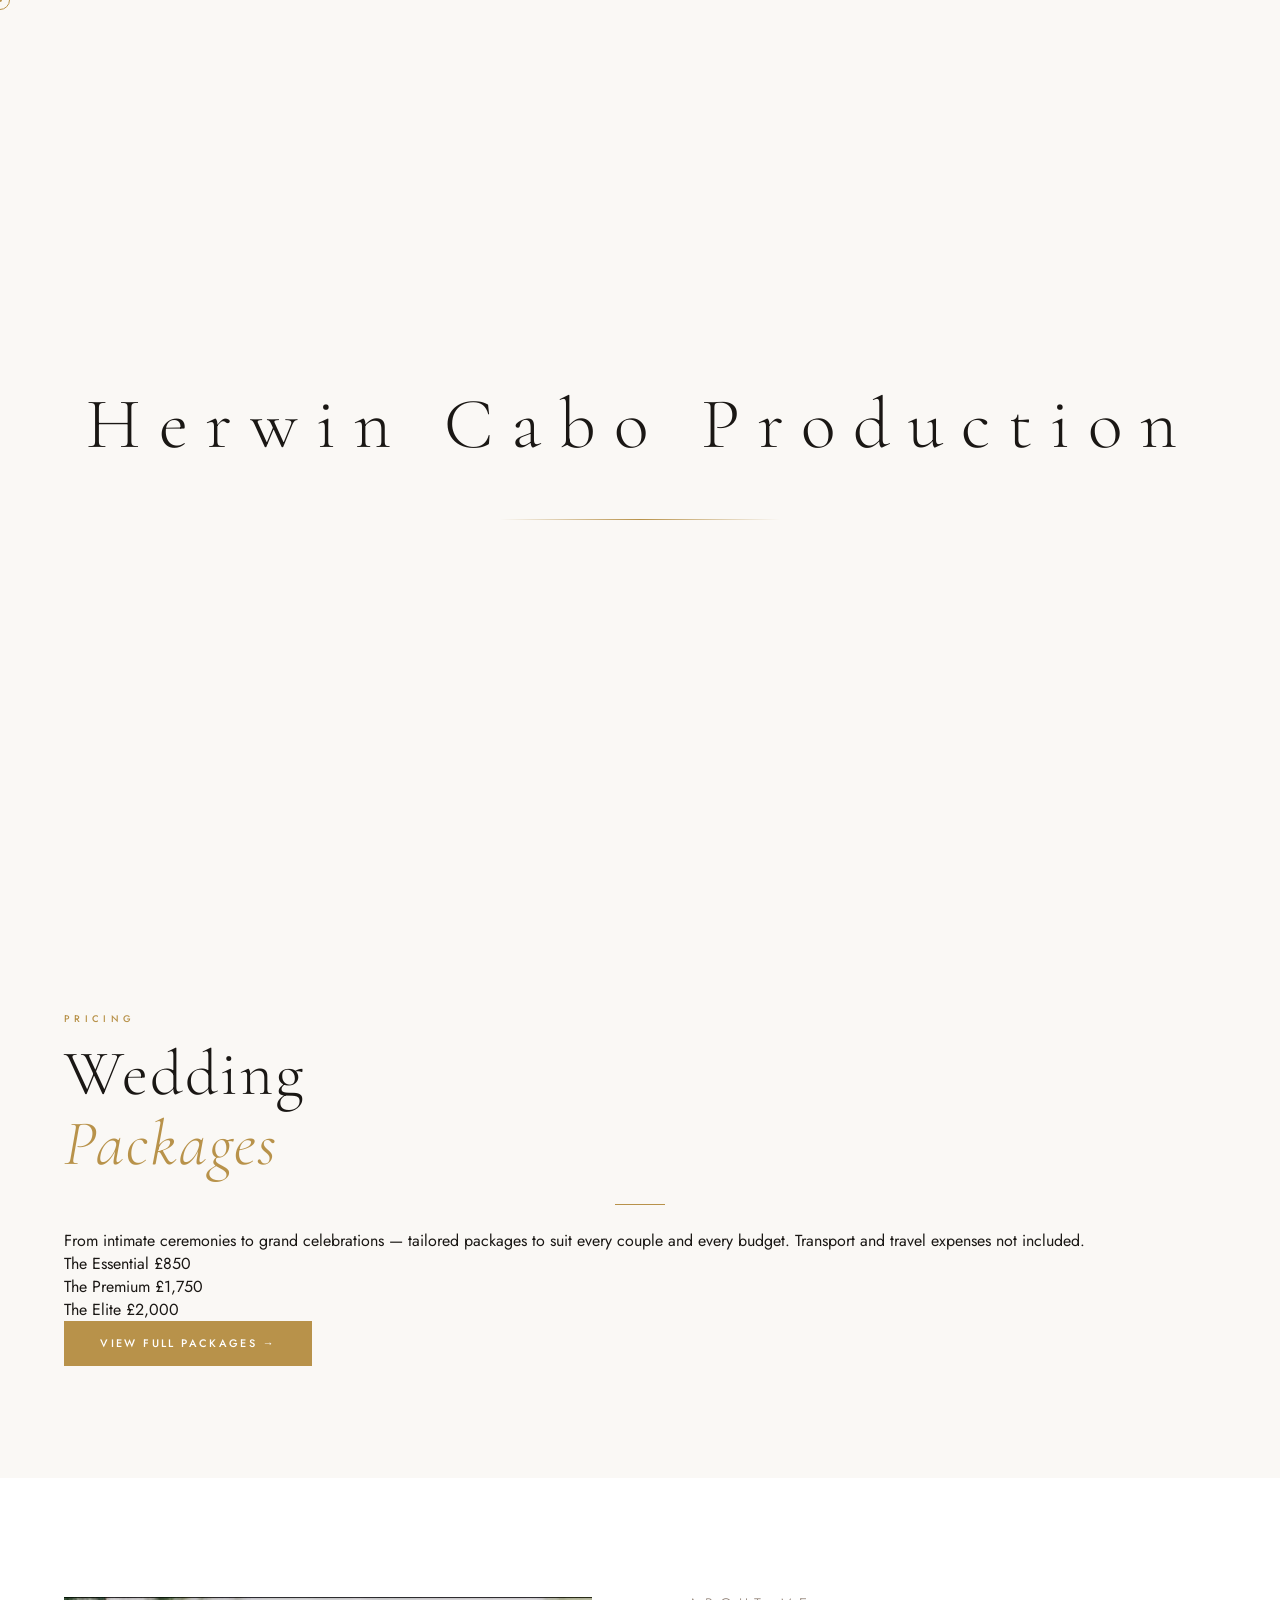
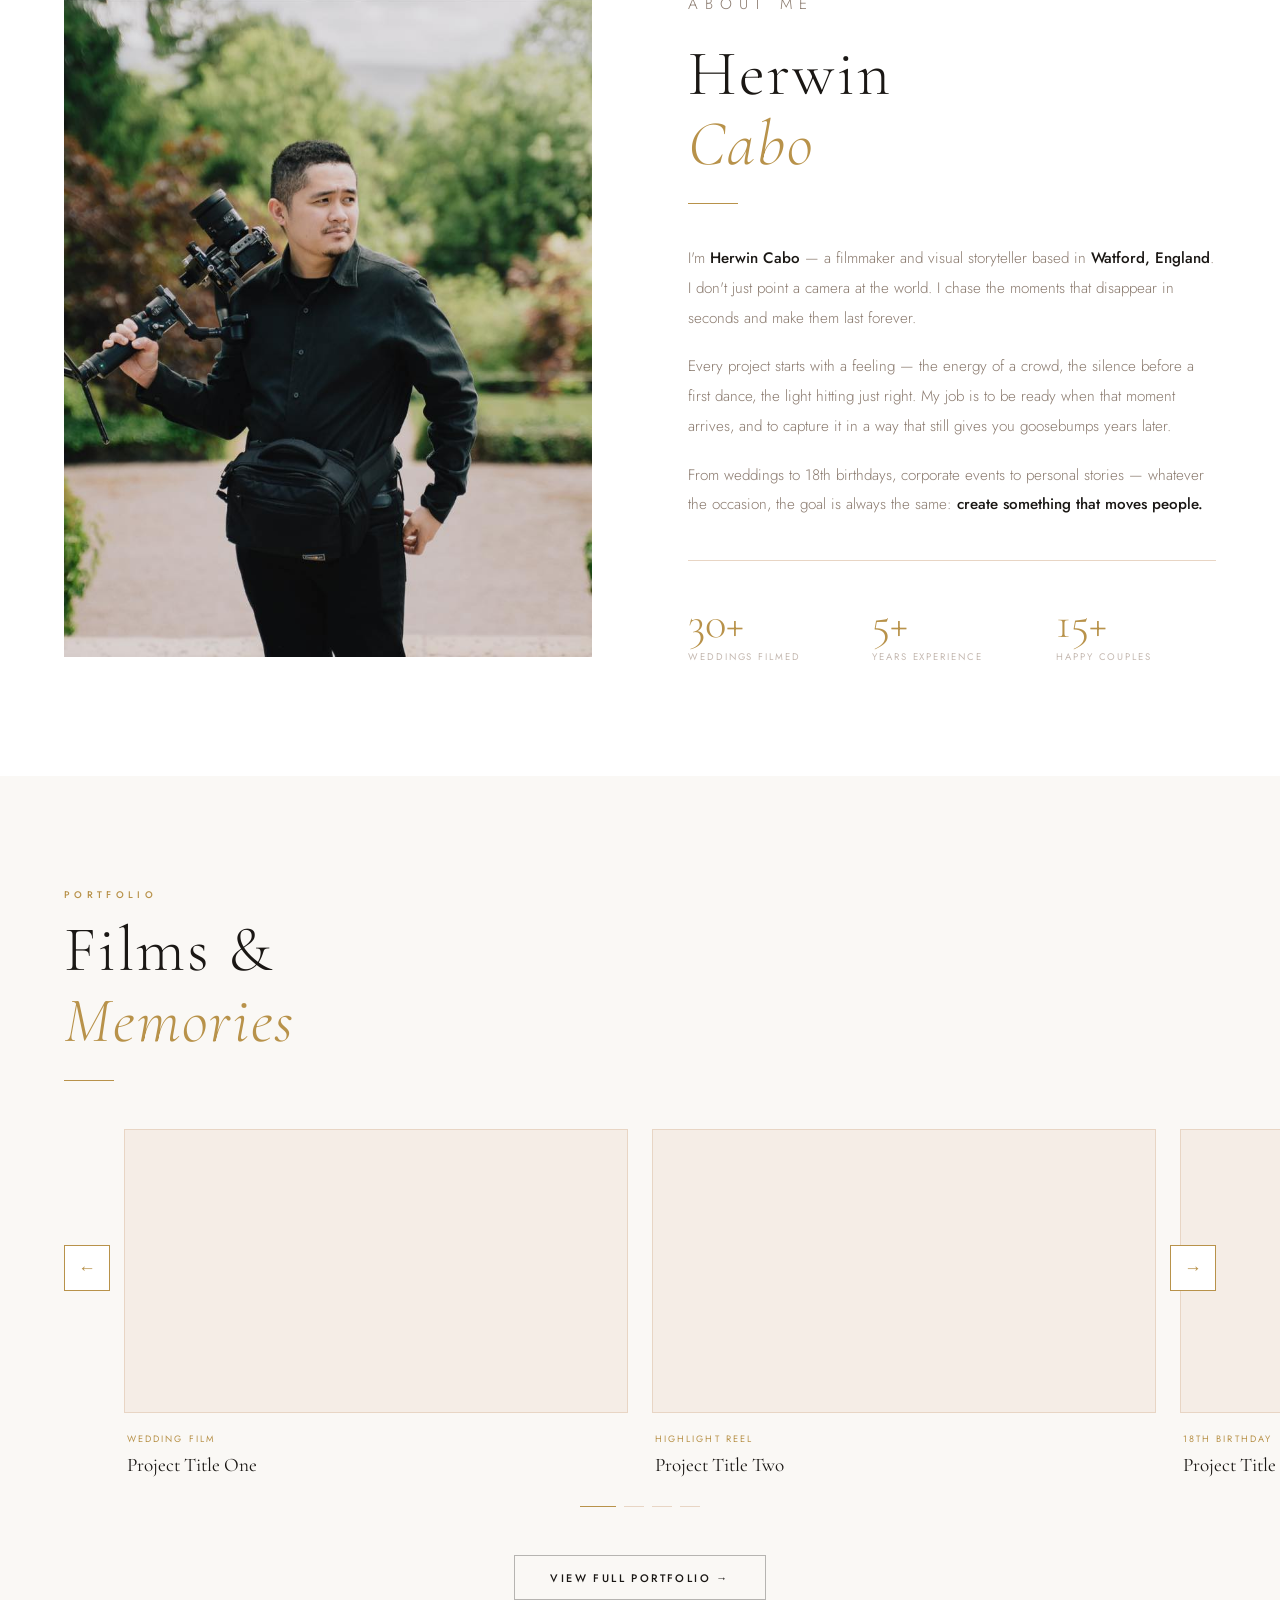
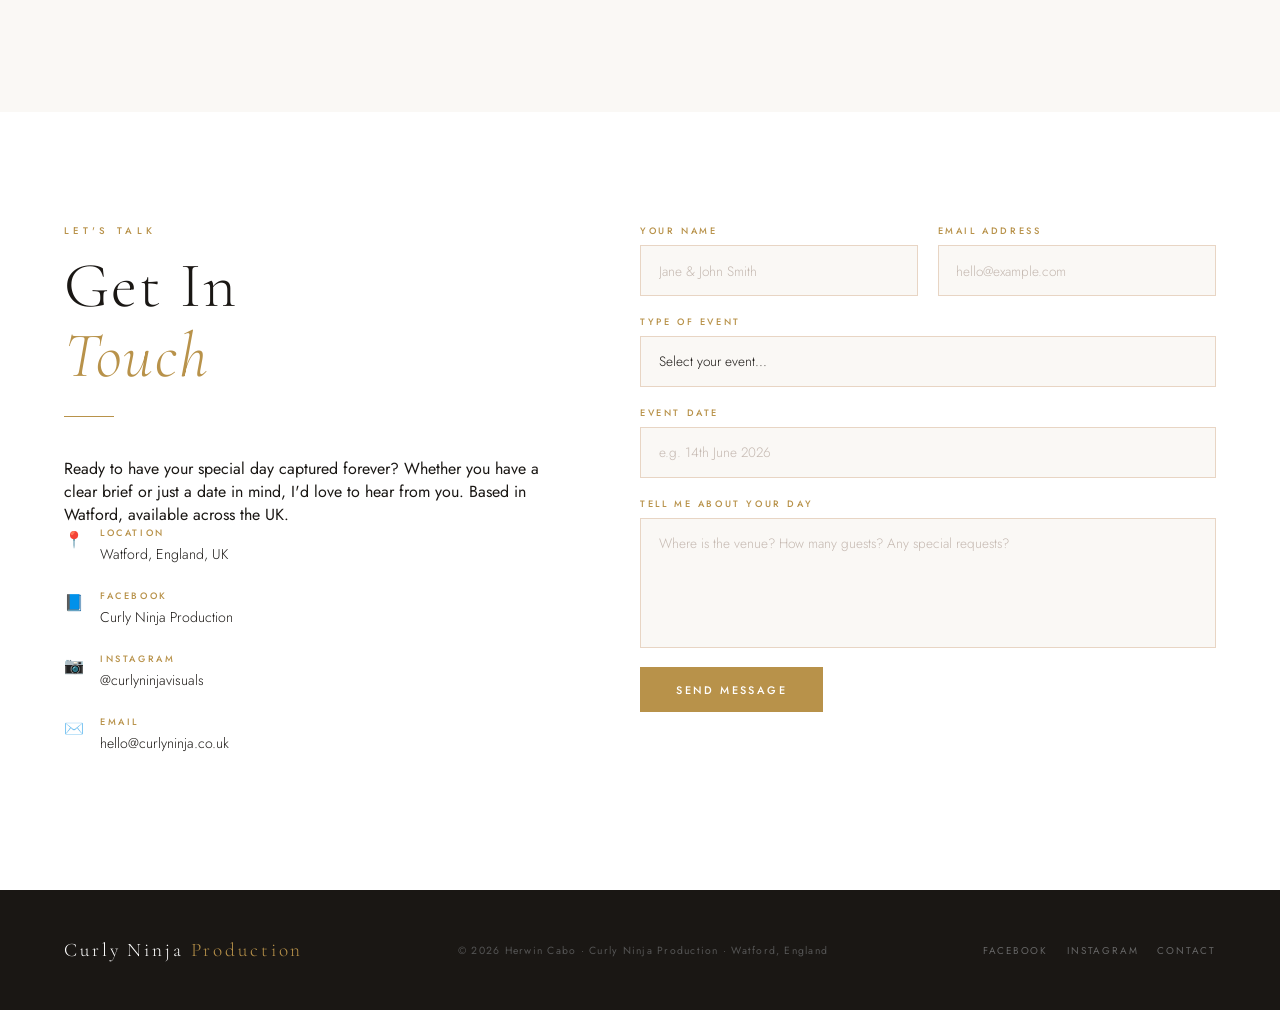
==== commit 0660439f: "preloader name change" ====
--- a/index.html
+++ b/index.html
@@ -16,7 +16,7 @@
 <!-- PRELOADER -->
 <div id="preloader">
   <div class="pre-logo">
-    <span>Curly</span>&nbsp;<span>Ninja</span>&nbsp;<span>Production</span>
+    <span>Herwin</span>&nbsp;<span>Cabo</span>&nbsp;<span>Production</span>
   </div>
   <p class="pre-tagline">Wedding & Events Videography</p>
   <div class="pre-bar"></div>
@@ -59,9 +59,6 @@
   </div>
 </section>
 
-<!-- ABOUT -->
-
-
 
 <!-- PACKAGES PREVIEW -->
 <section id="packages-preview">
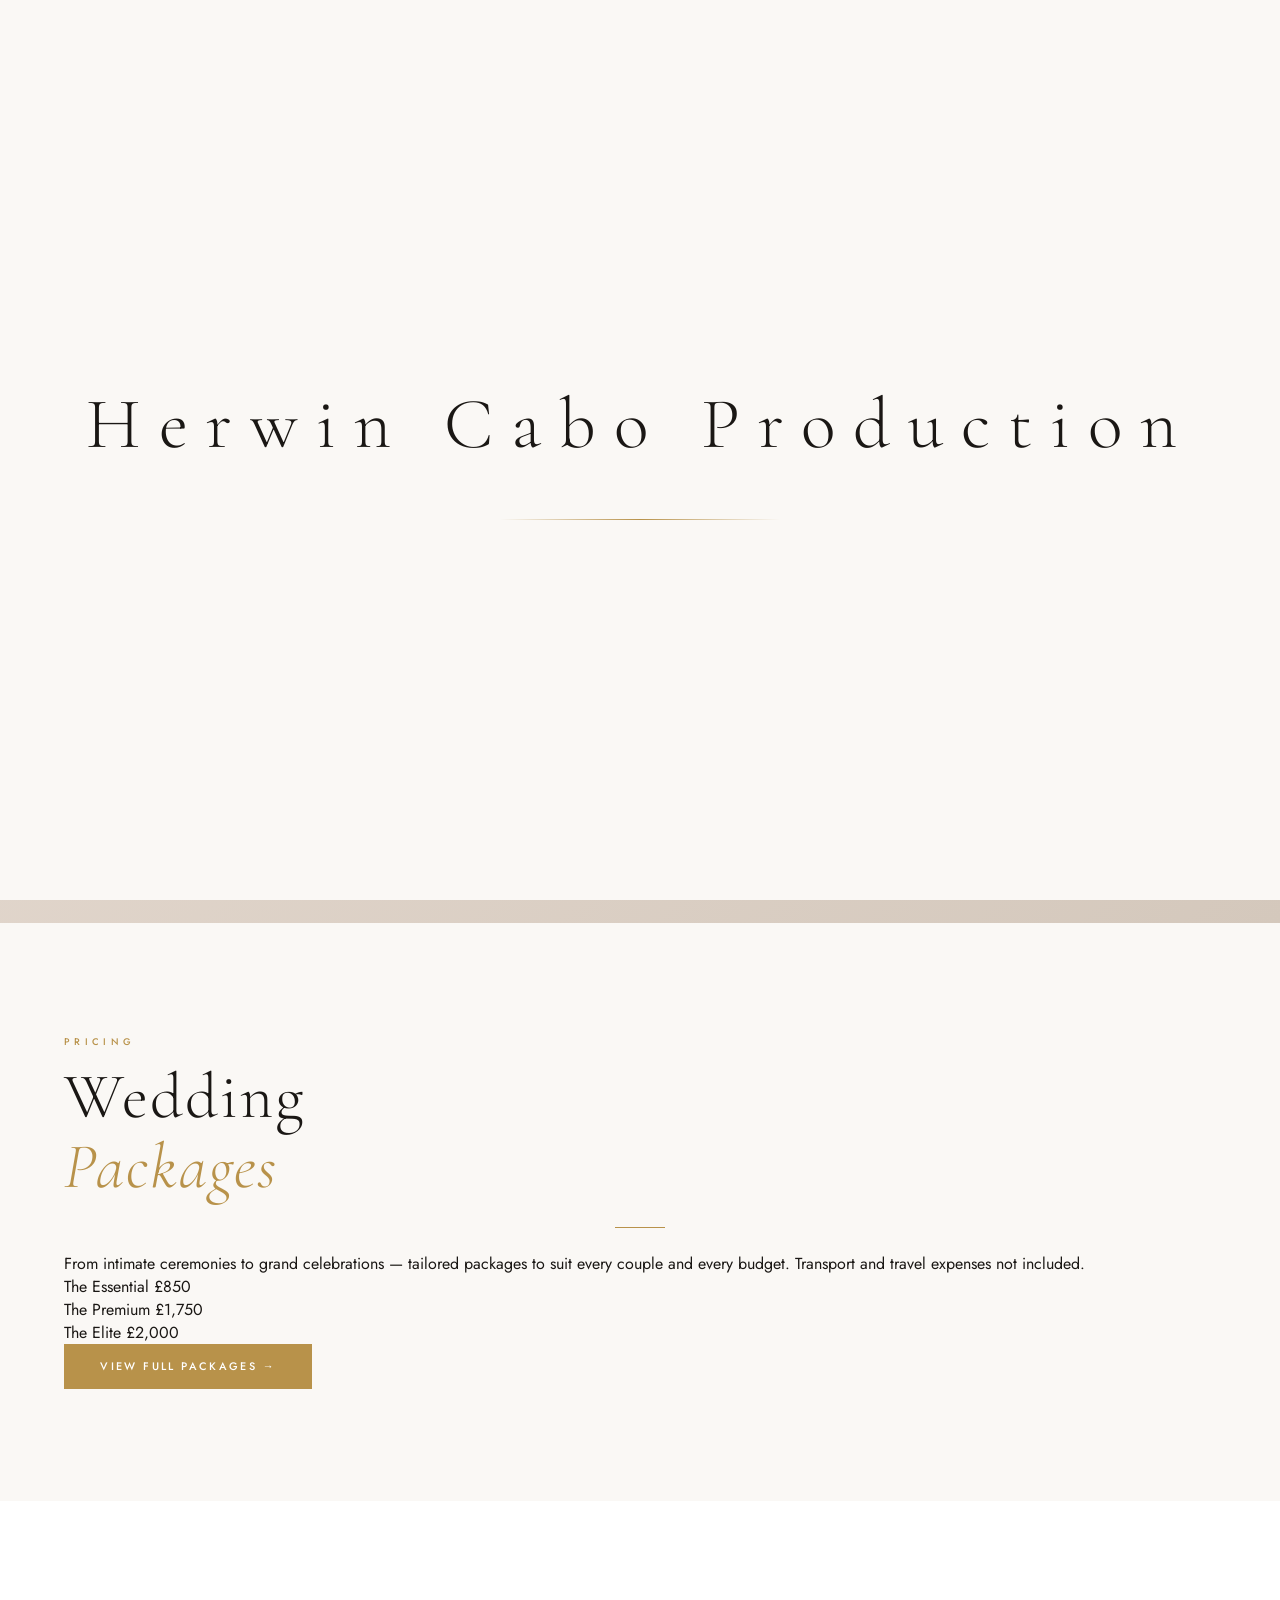
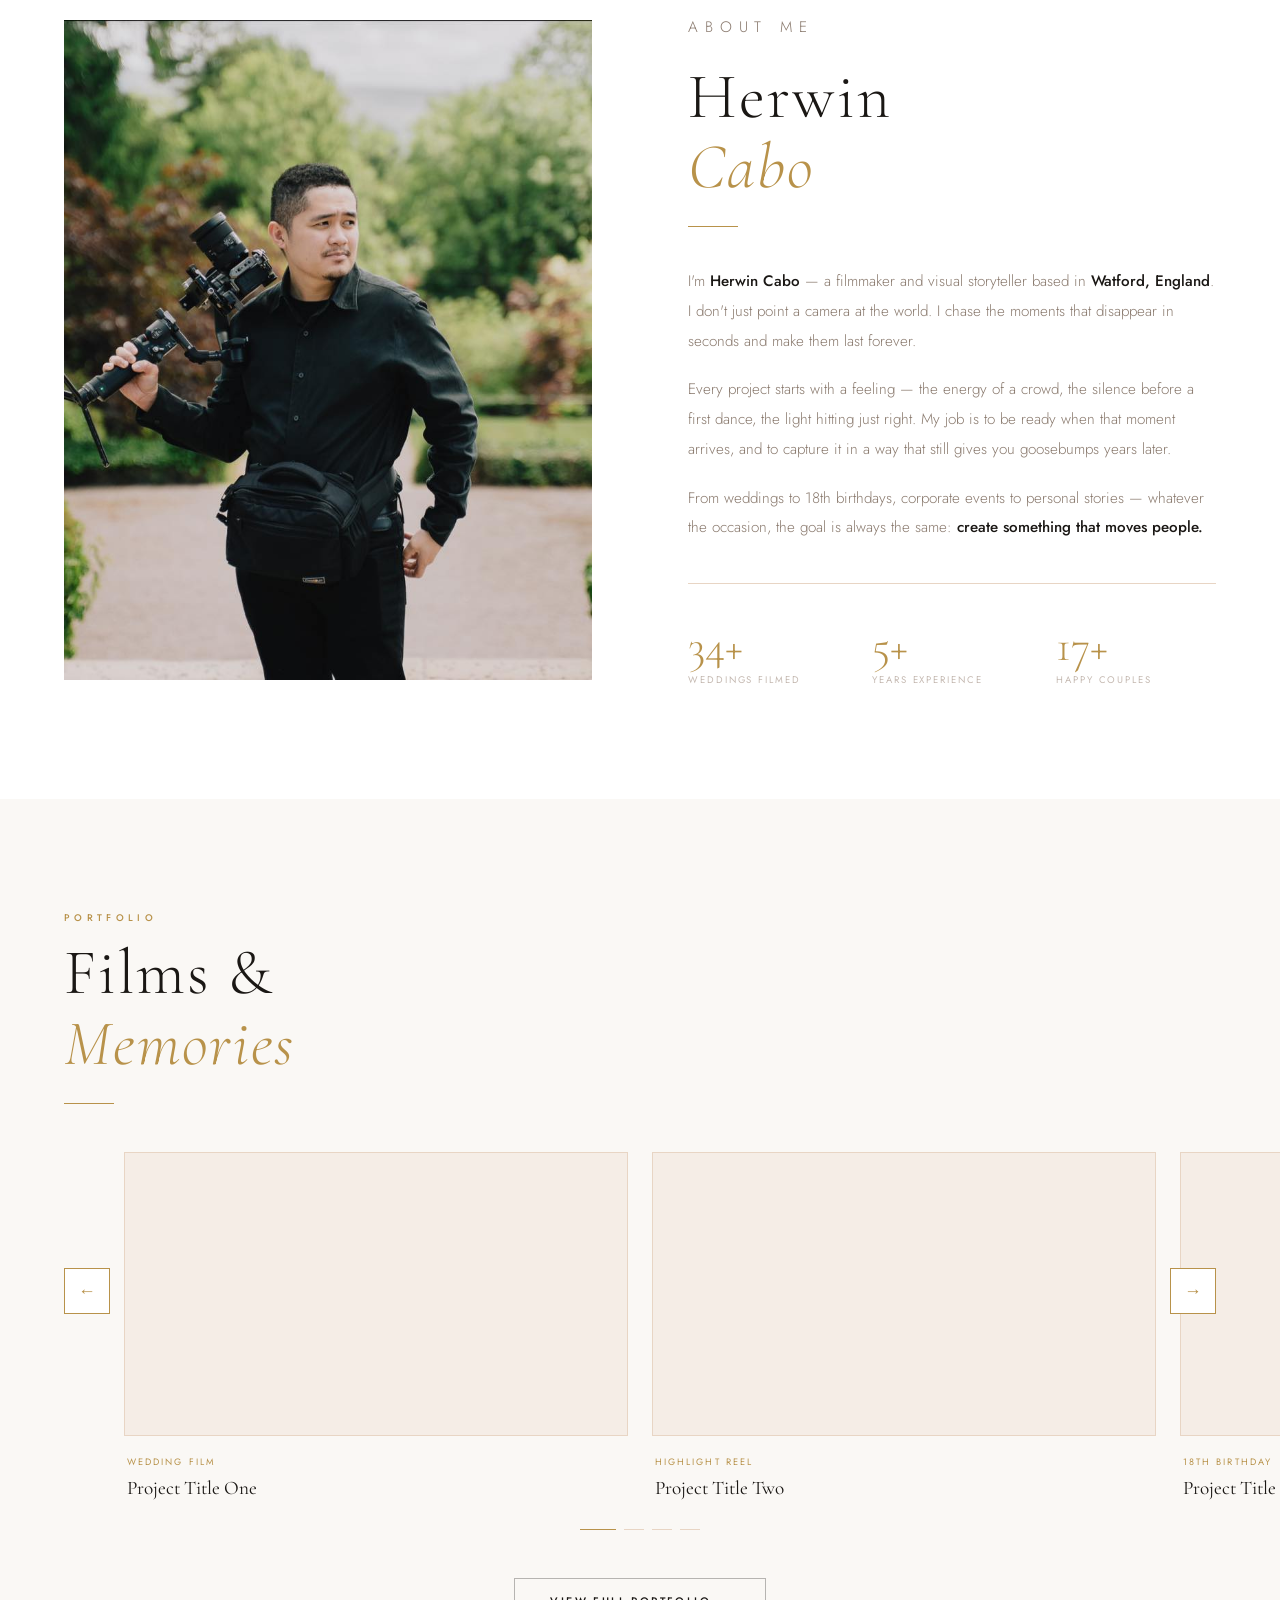
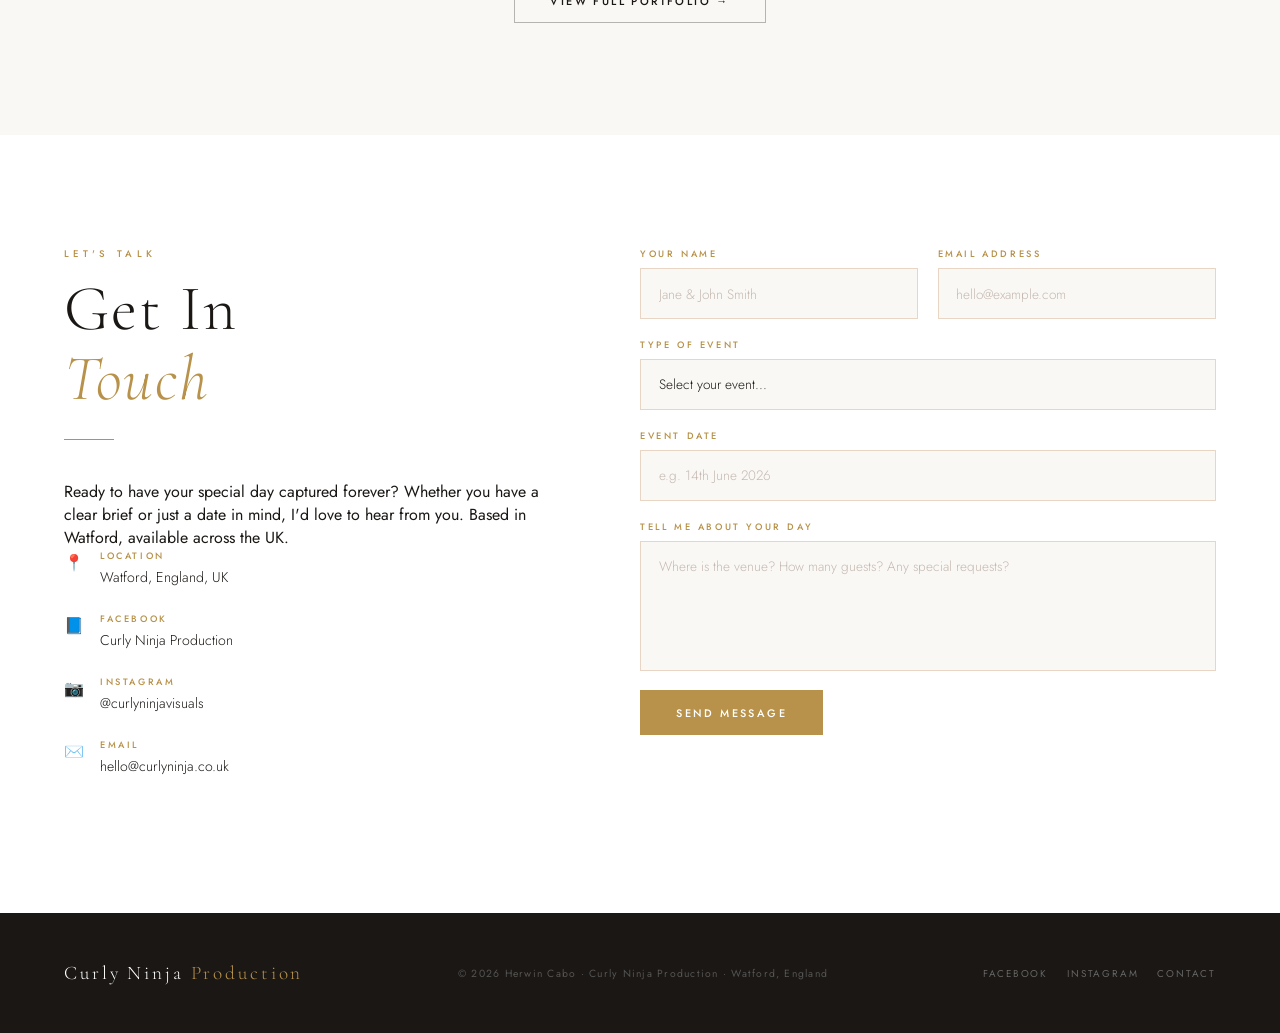
==== commit d33c7f16: "normal cursor" ====
--- a/index.html
+++ b/index.html
@@ -9,9 +9,7 @@
 </head>
 <body>
 
-<!-- CURSOR -->
-<div id="cursor"></div>
-<div id="cursor-dot"></div>
+,
 
 <!-- PRELOADER -->
 <div id="preloader">
--- a/style.css
+++ b/style.css
@@ -31,32 +31,11 @@
   color: var(--black);
   font-family: 'Jost', sans-serif;
   overflow-x: hidden;
-  cursor: none;
-}
-
-/* ---- CUSTOM CURSOR ---- */
-#cursor {
-  position: fixed;
-  width: 20px; height: 20px;
-  border: 1.5px solid var(--gold);
-  border-radius: 50%;
-  pointer-events: none;
-  z-index: 99999;
-  transform: translate(-50%, -50%);
-  transition: width 0.25s, height 0.25s, background 0.25s, border-color 0.25s;
-}
-
-#cursor-dot {
-  position: fixed;
-  width: 4px; height: 4px;
-  background: var(--gold);
-  border-radius: 50%;
-  pointer-events: none;
-  z-index: 99999;
-  transform: translate(-50%, -50%);
-}
-
-/* ---- SCROLLBAR ---- */
+  cursor: auto;
+}
+/* CURSOR */
+
+  /* ---- SCROLLBAR ---- */
 ::-webkit-scrollbar { width: 3px; }
 ::-webkit-scrollbar-track { background: var(--cream); }
 ::-webkit-scrollbar-thumb { background: var(--gold-light); }
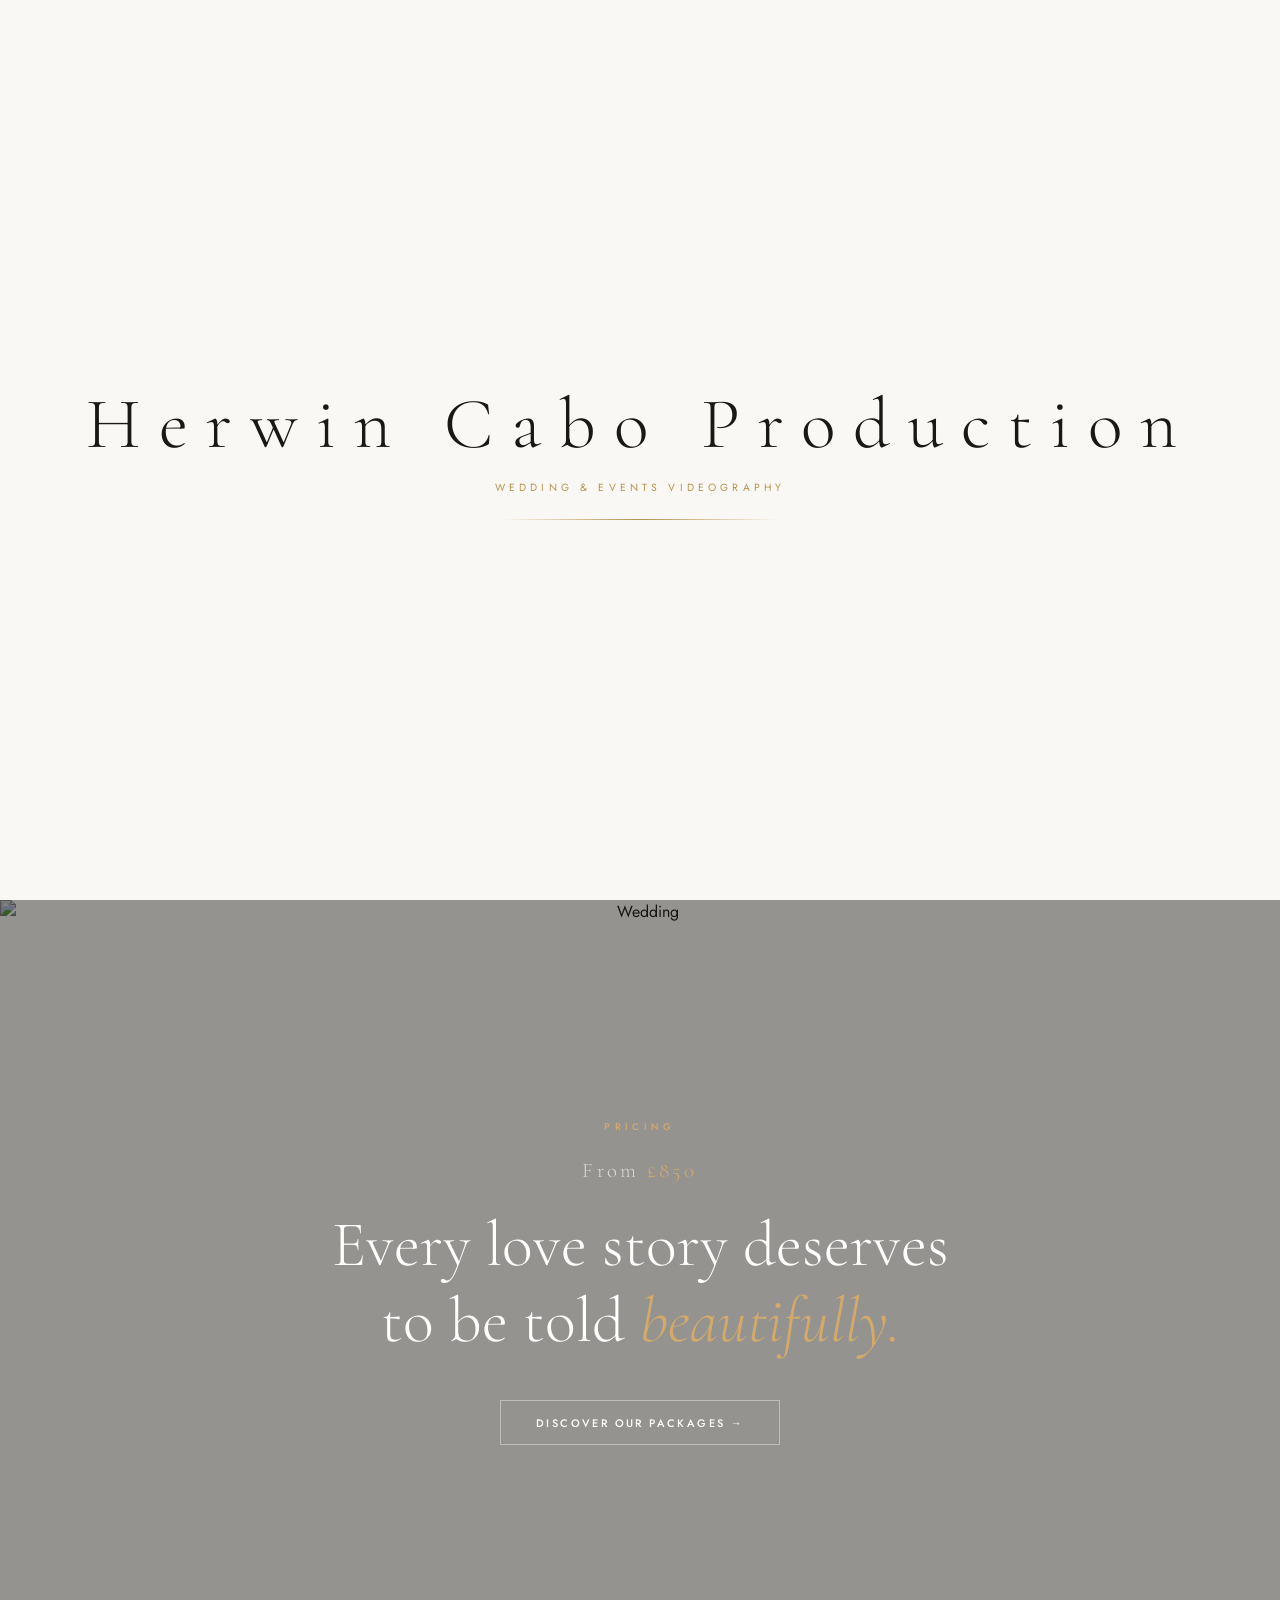
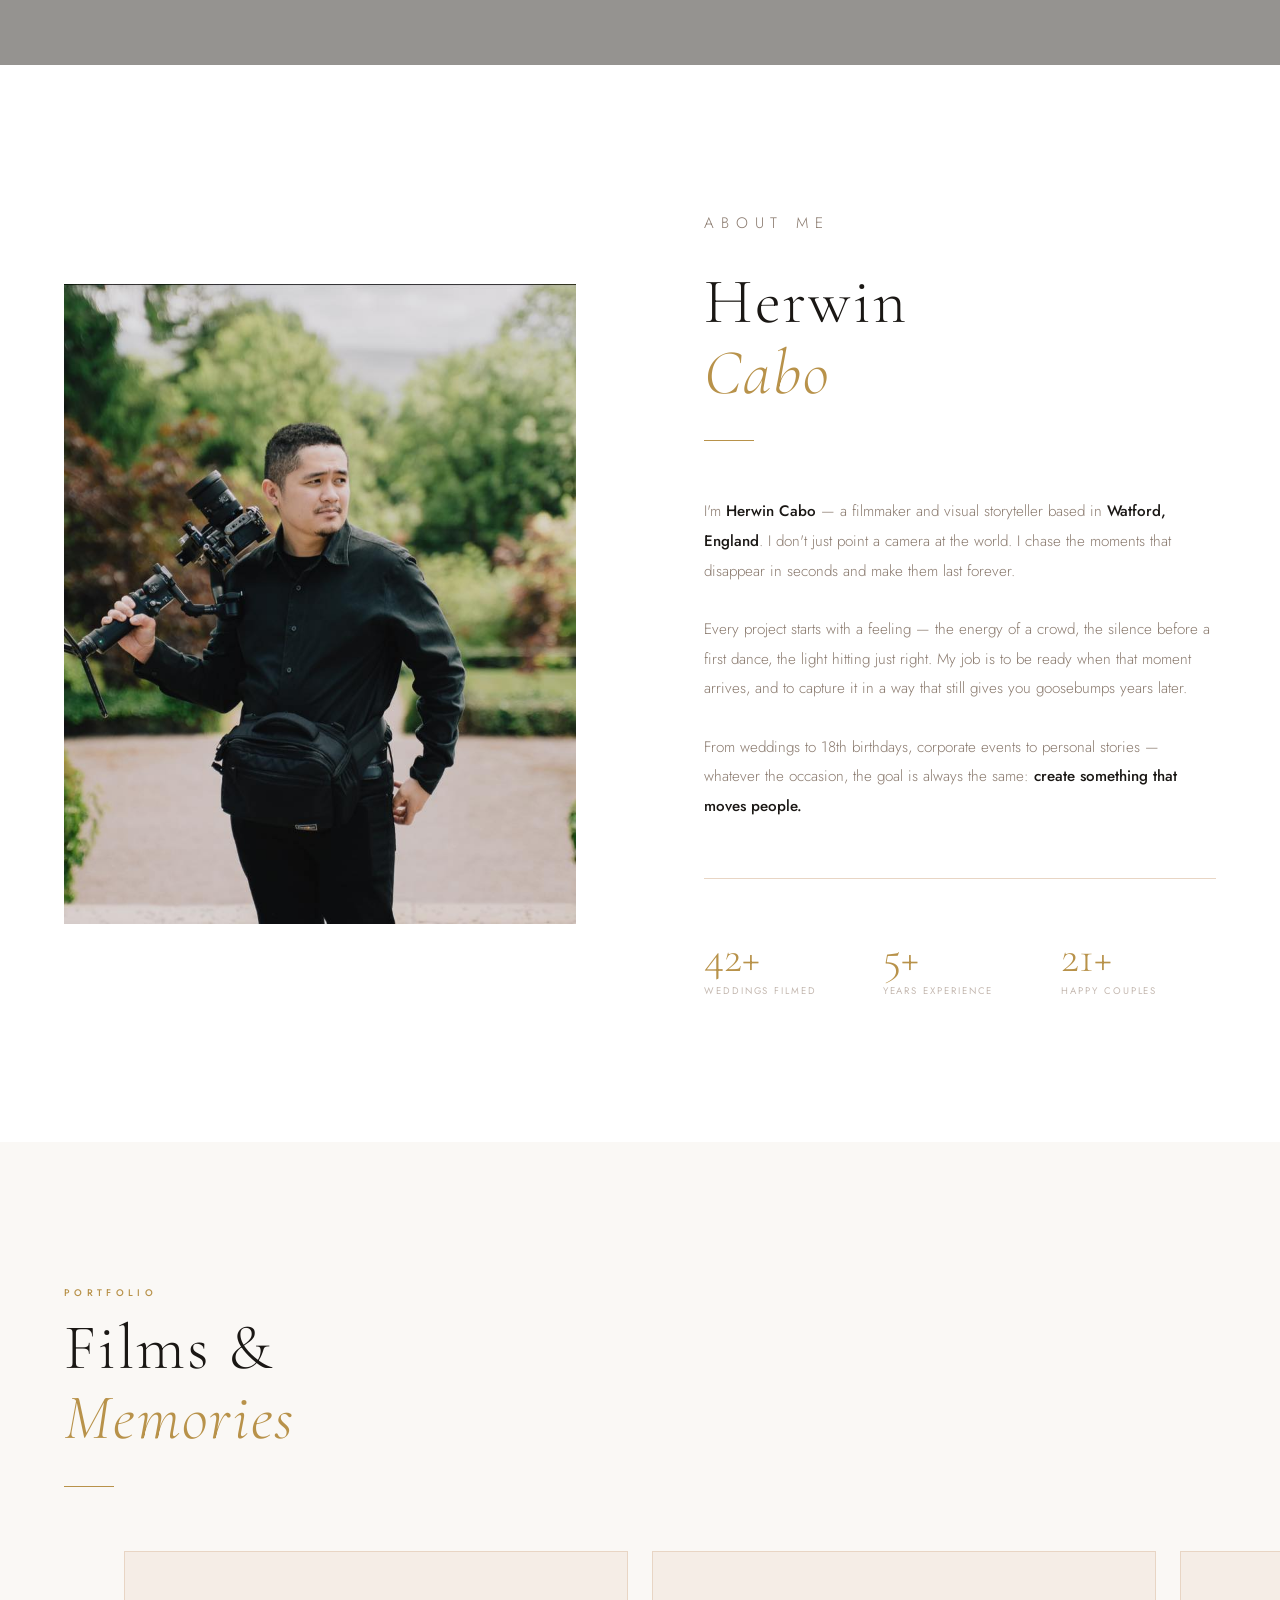
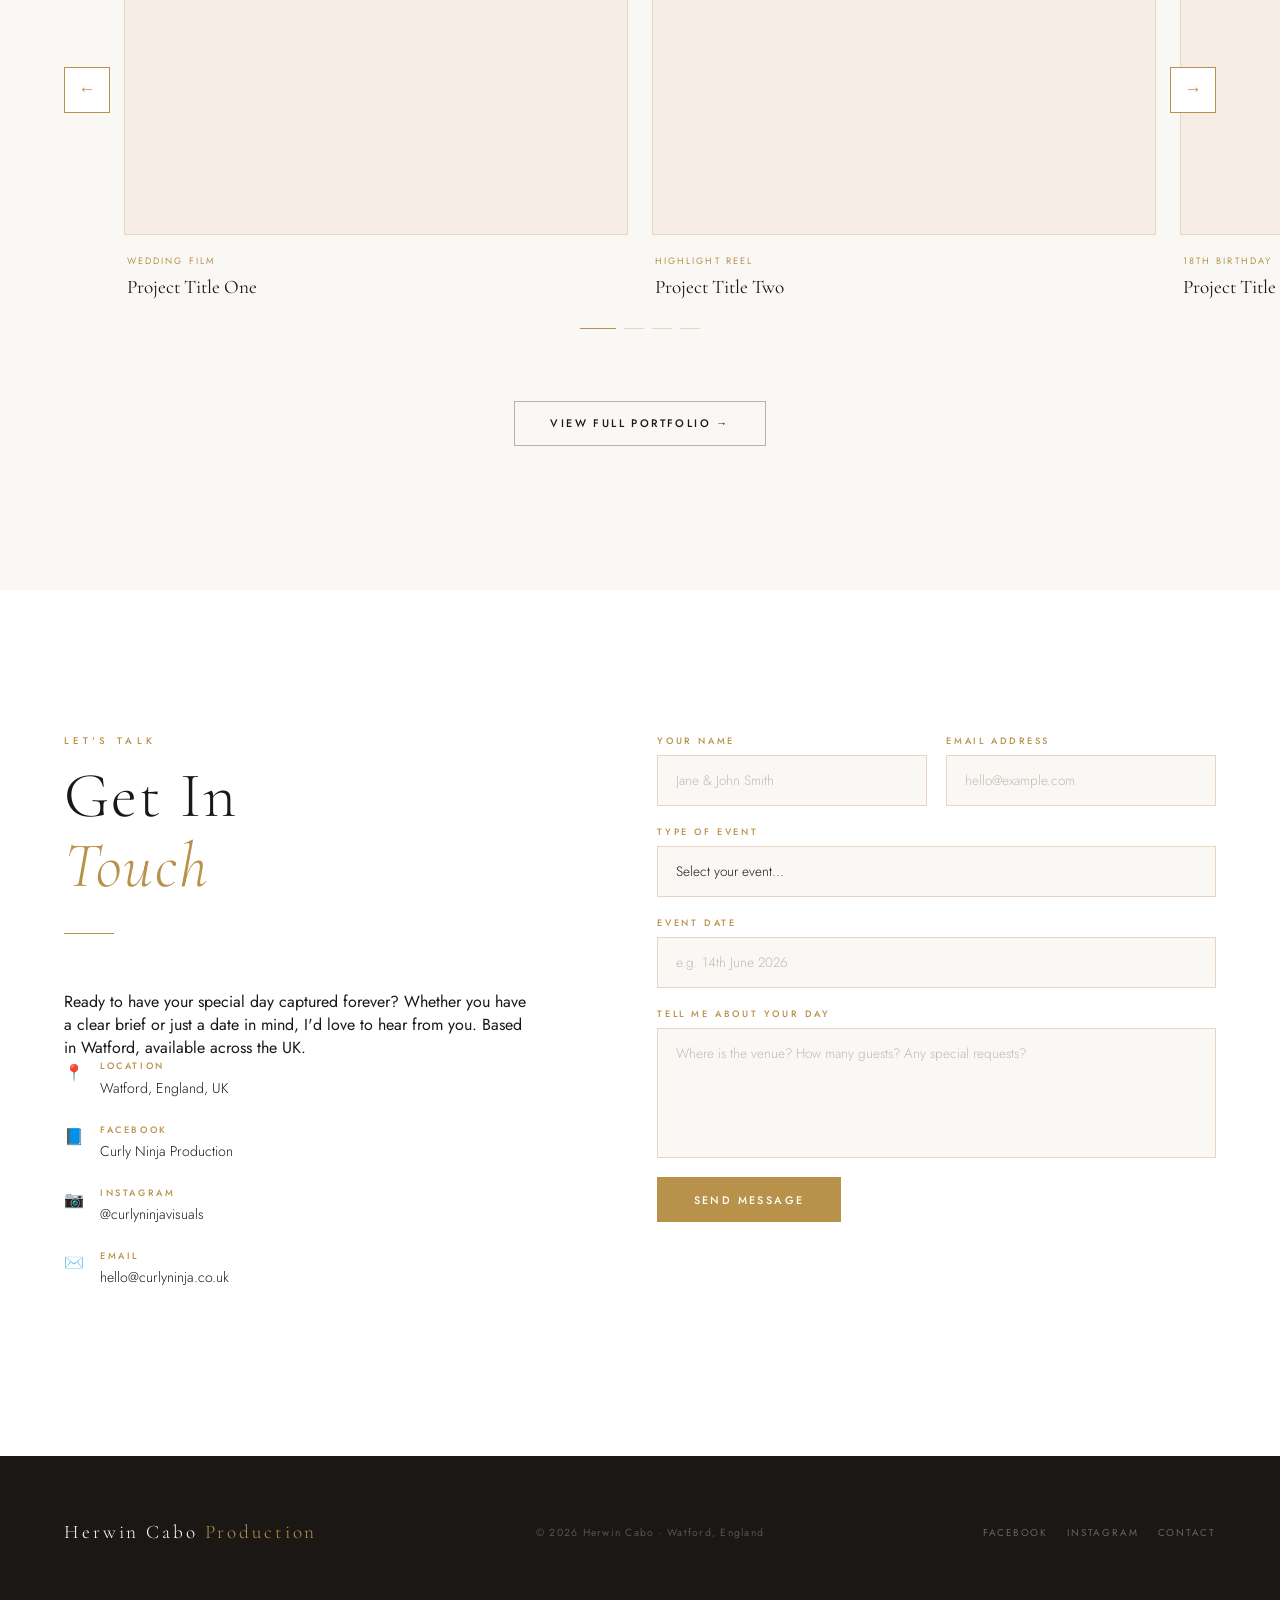
==== commit 401ad430: "cleaning code" ====
--- a/index.html
+++ b/index.html
@@ -3,14 +3,12 @@
 <head>
 <meta charset="UTF-8">
 <meta name="viewport" content="width=device-width, initial-scale=1.0">
-<title>Curly Ninja Production | Wedding & Events Videography</title>
+<title>Herwin Cabo | Wedding & Events Videography</title>
 <link href="https://fonts.googleapis.com/css2?family=Cormorant+Garamond:ital,wght@0,300;0,400;0,500;0,600;1,300;1,400&family=Jost:wght@300;400;500;600&display=swap" rel="stylesheet">
 <link rel="stylesheet" href="style.css">
 </head>
 <body>
 
-,
-
 <!-- PRELOADER -->
 <div id="preloader">
   <div class="pre-logo">
@@ -24,11 +22,11 @@
 <nav id="navbar">
   <a href="#hero" class="nav-logo">Herwin Cabo<span>.</span></a>
   <ul class="nav-links">
-  <li><a href="#about">About</a></li>
-  <li><a href="packages.html">Packages</a></li>
-  <li><a href="#works">Works</a></li>
-  <li><a href="#contact">Contact</a></li>
-</ul>
+    <li><a href="#about">About</a></li>
+    <li><a href="packages.html">Packages</a></li>
+    <li><a href="#works">Works</a></li>
+    <li><a href="#contact">Contact</a></li>
+  </ul>
   <div class="hamburger" id="hamburger" onclick="toggleMenu()">
     <span></span><span></span><span></span>
   </div>
@@ -49,45 +47,27 @@
   <div class="hero-bg-placeholder" id="heroBg"></div>
   <div class="hero-overlay"></div>
   <div class="video-play-btn" id="playBtn" onclick="toggleVideo()"></div>
-
-
   <div class="scroll-indicator">
     <div class="scroll-line"></div>
     <span>Scroll</span>
   </div>
 </section>
 
-
 <!-- PACKAGES PREVIEW -->
 <section id="packages-preview">
-  <div class="packages-preview-wrap">
-    <p class="section-label reveal">Pricing</p>
-    <h2 class="section-title reveal">Wedding<br><em>Packages</em></h2>
-    <div class="gold-line reveal" style="margin: 1.5rem auto 1.5rem;"></div>
-    <p class="packages-preview-sub reveal">From intimate ceremonies to grand celebrations — tailored packages to suit every couple and every budget. Transport and travel expenses not included.</p>
-
-    <div class="prices-list reveal">
-      <div class="price-row">
-        <span class="price-name">The Essential</span>
-        <span class="price-dots"></span>
-        <span class="price-amount">£850</span>
-      </div>
-      <div class="price-row">
-        <span class="price-name">The Premium</span>
-        <span class="price-dots"></span>
-        <span class="price-amount">£1,750</span>
-      </div>
-      <div class="price-row">
-        <span class="price-name">The Elite</span>
-        <span class="price-dots"></span>
-        <span class="price-amount">£2,000</span>
-      </div>
-    </div>
-
-    <a href="packages.html" class="btn btn-gold reveal">View Full Packages →</a>
-  </div>
-</section>
-</section>
+  <div class="packages-preview-bg">
+    <img src="photo2.png" alt="Wedding">
+  </div>
+  <div class="packages-preview-overlay"></div>
+  <div class="packages-preview-content reveal">
+    <p class="packages-preview-label">Pricing</p>
+    <p class="packages-preview-from">From <em>£850</em></p>
+    <h2 class="packages-preview-title">Every love story deserves<br>to be told <em>beautifully.</em></h2>
+    <a href="packages.html" class="btn btn-outline">Discover Our Packages →</a>
+  </div>
+</section>
+
+<!-- ABOUT -->
 <section id="about">
   <div class="about-grid">
     <div class="about-image-wrap reveal">
@@ -119,6 +99,7 @@
     </div>
   </div>
 </section>
+
 <!-- WORKS -->
 <section id="works">
   <div class="works-header">
@@ -127,7 +108,6 @@
     <div class="gold-line reveal"></div>
   </div>
 
-  <!-- VIDEOS -->
   <div class="video-carousel-wrap">
     <button class="vc-arrow vc-prev" onclick="slideVideos(-1)">&#8592;</button>
     <button class="vc-arrow vc-next" onclick="slideVideos(1)">&#8594;</button>
@@ -180,8 +160,6 @@
     </div>
   </div>
 
-  
-  <!-- BUTTON -->
   <div class="works-more reveal">
     <a href="portfolio.html" class="btn btn-outline-dark">View Full Portfolio →</a>
   </div>
@@ -268,8 +246,8 @@
 
 <!-- FOOTER -->
 <footer>
-  <div class="footer-logo">Curly Ninja<span> Production</span></div>
-  <p class="footer-copy">© 2026 Herwin Cabo · Curly Ninja Production · Watford, England</p>
+  <div class="footer-logo">Herwin Cabo<span> Production</span></div>
+  <p class="footer-copy">© 2026 Herwin Cabo · Watford, England</p>
   <div class="footer-socials">
     <a href="https://www.facebook.com/CurlyNinjaProduction" target="_blank">Facebook</a>
     <a href="https://www.instagram.com/curlyninjavisuals/" target="_blank">Instagram</a>
@@ -294,8 +272,6 @@
   </div>
 </div>
 
-
-
 <script src="script.js"></script>
 </body>
 </html>
--- a/style.css
+++ b/style.css
@@ -1,19 +1,18 @@
 /* ============================
-   CURLY NINJA PRODUCTION
+   HERWIN CABO PRODUCTION
    Wedding & Events Theme
    style.css
 ============================ */
 
-@import url('https://fonts.googleapis.com/css2?family=Cormorant+Garamond:ital,wght@0,300;0,400;0,500;0,600;1,300;1,400&family=Jost:wght@300;400;500;600&display=swap');
-
 *, *::before, *::after { margin: 0; padding: 0; box-sizing: border-box; }
+
+html, body { margin: 0; padding: 0; }
 
 :root {
   --cream: #faf8f5;
   --cream-dark: #f2ede6;
   --white: #ffffff;
   --black: #1a1714;
-  --brown: #5c4a3a;
   --gold: #b8924a;
   --gold-light: #d4aa6a;
   --blush: #e8d5c4;
@@ -21,7 +20,6 @@
   --grey: #8a7a6e;
   --grey-light: #c4b8b0;
   --border: rgba(184,146,74,0.2);
-  --border-light: rgba(184,146,74,0.12);
 }
 
 html { scroll-behavior: smooth; }
@@ -33,9 +31,8 @@
   overflow-x: hidden;
   cursor: auto;
 }
-/* CURSOR */
-
-  /* ---- SCROLLBAR ---- */
+
+/* ---- SCROLLBAR ---- */
 ::-webkit-scrollbar { width: 3px; }
 ::-webkit-scrollbar-track { background: var(--cream); }
 ::-webkit-scrollbar-thumb { background: var(--gold-light); }
@@ -49,7 +46,11 @@
   z-index: 9999;
   transition: opacity 0.8s ease, visibility 0.8s ease;
 }
-#preloader.hide { opacity: 0; visibility: hidden; }
+#preloader.hide {
+  opacity: 0;
+  visibility: hidden;
+  pointer-events: none;
+}
 .pre-logo {
   font-family: 'Cormorant Garamond', serif;
   font-size: clamp(2rem, 6vw, 4.5rem);
@@ -84,7 +85,8 @@
 }
 @keyframes slideUp { to { opacity:1; transform:translateY(0); } }
 @keyframes barGrow { to { width: 280px; } }
-
+@keyframes fadeIn { to { opacity: 1; } }
+@keyframes fadeInUp { from{opacity:0;transform:translateY(25px)} to{opacity:1;transform:translateY(0)} }
 
 /* ---- NAV ---- */
 nav {
@@ -92,11 +94,11 @@
   z-index: 1000;
   padding: 2rem 5%;
   display: flex; align-items: center; justify-content: space-between;
-   color: var(--white);
-  transition: background 0.5s, padding 0.4s, box-shadow 0.4s, opacity 0.8s ease;
+  background: transparent;
+  transition: background 0.4s, padding 0.4s, box-shadow 0.4s, opacity 0.8s ease;
 }
 nav.scrolled {
-  background: rgba(250,248,245,0.95);
+  background: rgba(250,248,245,0.96);
   backdrop-filter: blur(12px);
   padding: 1.2rem 5%;
   box-shadow: 0 1px 30px rgba(90,60,30,0.08);
@@ -106,15 +108,16 @@
   font-size: 1.4rem;
   font-weight: 400;
   letter-spacing: 0.15em;
- color: var(--white);
+  color: var(--white);
   text-decoration: none;
-}
-.nav-logo span { color: var(--gold); 
-  transition: color 0.5s ease; 
-}
+  transition: color 0.4s ease;
+}
+.nav-logo span { color: var(--gold); }
+nav.scrolled .nav-logo { color: var(--black); }
+
 .nav-links { display: flex; gap: 2.5rem; list-style: none; }
 .nav-links a {
-  color: rgba(255,255,255,0.7);
+  color: rgba(255,255,255,0.8);
   text-decoration: none;
   font-size: 0.68rem;
   font-weight: 400;
@@ -122,27 +125,9 @@
   text-transform: uppercase;
   transition: color 0.4s ease;
 }
-
-.nav-links a:hover {
-   color: var(--white);
-}
-
-
-
-.nav-links a:hover::after {
-  width: 100%;
-}
-nav.scrolled .nav-logo {
-  color: var(--black);
-}
-
-nav.scrolled .nav-links a {
-  color: var(--grey);
-}
-
-nav.scrolled .nav-links a:hover {
-  color: var(--gold);
-}
+.nav-links a:hover { color: var(--white); }
+nav.scrolled .nav-links a { color: var(--grey); }
+nav.scrolled .nav-links a:hover { color: var(--gold); }
 
 .hamburger {
   display: none;
@@ -151,9 +136,10 @@
 }
 .hamburger span {
   display: block; width: 24px; height: 1.5px;
-  background: var(--black);
-  transition: transform 0.3s, opacity 0.3s;
-}
+  background: var(--white);
+  transition: transform 0.3s, opacity 0.3s, background 0.4s;
+}
+nav.scrolled .hamburger span { background: var(--black); }
 .hamburger.open span:nth-child(1) { transform: translateY(6.5px) rotate(45deg); }
 .hamburger.open span:nth-child(2) { opacity: 0; }
 .hamburger.open span:nth-child(3) { transform: translateY(-6.5px) rotate(-45deg); }
@@ -175,7 +161,7 @@
 }
 .mobile-menu a:hover { color: var(--gold); }
 
-/* ---- HERO / VIDEO ---- */
+/* ---- HERO ---- */
 #hero {
   position: relative; width: 100%; height: 100vh;
   display: flex; align-items: flex-end;
@@ -185,45 +171,30 @@
   position: absolute; inset: 0;
   width: 100%; height: 100%;
   object-fit: cover;
-  
 }
 .hero-bg-placeholder {
   position: absolute; inset: 0;
   background: linear-gradient(135deg, #e8ddd4 0%, #d4c8bc 100%);
 }
 .hero-overlay {
-  background: linear-gradient(to top, rgba(26,23,20,0.65) 0%, rgba(26,23,20,0.1) 50%, transparent 80%);
-}
-.hero-content {
-  position: relative; z-index: 2;
-  padding: 5% 5% 6%;
-  max-width: 900px;
-}
-
-.hero-cta {
-  margin-top: 2.5rem;
-  display: flex; gap: 1rem; flex-wrap: wrap; align-items: center;
-  opacity: 0; animation: fadeInUp 0.8s ease forwards 2.4s;
-}
-
-/* Idle state */
-.hero-content, .video-play-btn, .scroll-indicator {
+  position: absolute; inset: 0;
+  background: linear-gradient(to top, rgba(26,23,20,0.5) 0%, rgba(26,23,20,0.05) 60%, transparent 85%);
+}
+
+/* Idle */
+.video-play-btn, .scroll-indicator {
   transition: opacity 0.8s ease;
 }
-.hero-idle .hero-content,
 .hero-idle .video-play-btn,
-.hero-idle .scroll-indicator,
-.hero-idle ~ nav,
-.hero-idle + * nav {
-  opacity: 0;
-}
+.hero-idle .scroll-indicator { opacity: 0; }
+
 /* ---- BUTTONS ---- */
 .btn {
   display: inline-block; padding: 0.85rem 2.2rem;
   font-family: 'Jost', sans-serif;
   font-size: 0.68rem; font-weight: 500; letter-spacing: 0.22em;
   text-transform: uppercase; text-decoration: none;
-  cursor: none; transition: all 0.3s;
+  transition: all 0.3s; cursor: pointer;
 }
 .btn-gold {
   background: var(--gold); color: var(--white);
@@ -248,23 +219,6 @@
 }
 .btn-outline-dark:hover {
   border-color: var(--gold); color: var(--gold);
-  transform: translateY(-2px);
-}
-
-/* Social icons */
-.hero-social-btns {
-  display: flex; gap: 0.7rem; align-items: center;
-}
-.social-icon-btn {
-  display: flex; align-items: center; justify-content: center;
-  width: 40px; height: 40px;
-  border: 1px solid rgba(255,255,255,0.3);
-  color: var(--white);
-  text-decoration: none; cursor: none;
-  transition: border-color 0.3s, color 0.3s, transform 0.3s;
-}
-.social-icon-btn:hover {
-  border-color: var(--gold-light); color: var(--gold-light);
   transform: translateY(-2px);
 }
 
@@ -293,8 +247,8 @@
   border: 1.5px solid rgba(255,255,255,0.5);
   border-radius: 50%;
   display: flex; align-items: center; justify-content: center;
-  cursor: none; z-index: 3;
-  transition: border-color 0.3s, transform 0.3s;
+  cursor: pointer; z-index: 3;
+  transition: border-color 0.3s, transform 0.3s, opacity 0.8s ease;
   animation: pulseBorder 3s ease infinite;
 }
 .video-play-btn:hover {
@@ -317,10 +271,8 @@
   50%{box-shadow:0 0 0 15px rgba(184,146,74,0)}
 }
 
-@keyframes fadeInUp { from{opacity:0;transform:translateY(25px)} to{opacity:1;transform:translateY(0)} }
-
 /* ---- SECTIONS COMMON ---- */
-section { padding: 7rem 5%; }
+section { padding: 9rem 5%; }
 .section-label {
   font-size: 0.6rem; letter-spacing: 0.45em; text-transform: uppercase;
   color: var(--gold); margin-bottom: 0.8rem; font-weight: 500;
@@ -335,34 +287,75 @@
 .section-title em { color: var(--gold); font-style: italic; }
 .gold-line {
   width: 50px; height: 1px;
-  background: var(--gold); margin: 1.5rem 0 2.5rem;
+  background: var(--gold); margin: 2rem 0 3.5rem;
   opacity: 0.6;
 }
+
+/* ---- PACKAGES PREVIEW ---- */
+#packages-preview {
+  position: relative;
+  height: 85vh;
+  display: flex;
+  align-items: center;
+  justify-content: center;
+  text-align: center;
+  overflow: hidden;
+  padding: 0;
+}
+.packages-preview-bg {
+  position: absolute; inset: 0;
+}
+.packages-preview-bg img {
+  width: 100%; height: 100%;
+  object-fit: cover; display: block;
+  filter: brightness(0.85);
+  transition: transform 8s ease;
+}
+#packages-preview:hover .packages-preview-bg img {
+  transform: scale(1.04);
+}
+.packages-preview-overlay {
+  position: absolute; inset: 0;
+  background: rgba(26,23,20,0.45);
+}
+.packages-preview-content {
+  position: relative; z-index: 2;
+  padding: 2rem; max-width: 700px;
+}
+.packages-preview-label {
+  font-size: 0.6rem; letter-spacing: 0.45em;
+  text-transform: uppercase; color: var(--gold-light);
+  font-weight: 500; margin-bottom: 1.5rem;
+}
+.packages-preview-from {
+  font-family: 'Cormorant Garamond', serif;
+  font-size: clamp(1rem, 2vw, 1.3rem);
+  font-weight: 300; color: rgba(255,255,255,0.65);
+  letter-spacing: 0.15em; margin-bottom: 1.5rem;
+}
+.packages-preview-from em { color: var(--gold-light); font-style: normal; }
+.packages-preview-title {
+  font-family: 'Cormorant Garamond', serif;
+  font-size: clamp(2.2rem, 5vw, 4rem);
+  font-weight: 300; color: var(--white);
+  line-height: 1.2; margin-bottom: 2.5rem;
+}
+.packages-preview-title em { color: var(--gold-light); font-style: italic; }
 
 /* ---- ABOUT ---- */
 #about { background: var(--white); }
 .about-grid {
   display: grid; grid-template-columns: 1fr 1fr;
-  gap: 6rem; align-items: center; max-width: 1200px; margin: 0 auto;
+  gap: 8rem; align-items: center; max-width: 1200px; margin: 0 auto;
 }
 .about-image-wrap {
   position: relative;
   aspect-ratio: 4/5;
   overflow: hidden;
 }
-
-.about-photo {
-  width: 100%; height: 100%;
-  object-fit: cover;
-  transition: transform 0.6s ease;
-}
-.about-photo:hover { transform: scale(1.03); }
 .about-placeholder {
   width: 100%; height: 100%;
   background: var(--blush-light);
-  display: flex; flex-direction: column;
-  align-items: center; justify-content: center;
-  gap: 1rem;
 }
 .about-placeholder img {
   width: 100%; height: 100%;
@@ -370,12 +363,12 @@
 }
 .about-text p {
   font-size: 0.95rem; line-height: 1.95; color: var(--grey);
-  margin-bottom: 1.2rem; font-weight: 300;
+  margin-bottom: 1.8rem; font-weight: 300;
 }
 .about-text p strong { color: var(--black); font-weight: 500; }
 .about-stats {
   display: grid; grid-template-columns: repeat(3,1fr); gap: 1.5rem;
-  margin-top: 2.5rem; padding-top: 2.5rem;
+  margin-top: 3.5rem; padding-top: 3.5rem;
   border-top: 1px solid var(--blush);
 }
 .stat-num {
@@ -388,8 +381,6 @@
   color: var(--grey-light); margin-top: 0.3rem;
 }
 
-
-
 /* ---- WORKS ---- */
 #works { background: var(--cream); }
 .works-header { max-width: 1200px; margin: 0 auto; }
@@ -397,23 +388,20 @@
 .video-carousel-wrap {
   position: relative;
   max-width: 1200px;
-  margin: 3rem auto 0;
+  margin: 4rem auto 0;
   padding: 0 60px;
 }
-
 .video-carousel {
   display: flex;
   gap: 1.5rem;
   transition: transform 0.5s cubic-bezier(0.76, 0, 0.24, 1);
   will-change: transform;
 }
-
 .vc-item {
   min-width: calc(50% - 0.75rem);
   display: flex; flex-direction: column;
   gap: 0.8rem; flex-shrink: 0;
 }
-
 .video-thumb {
   position: relative;
   aspect-ratio: 16/9;
@@ -429,7 +417,7 @@
 }
 .video-thumb-overlay {
   position: absolute; inset: 0;
-  z-index: 5; cursor: none;
+  z-index: 5; cursor: pointer;
 }
 .video-meta { padding: 0 0.2rem; }
 .work-tag {
@@ -441,7 +429,6 @@
   font-size: 1.2rem; font-weight: 400;
   color: var(--black); margin-top: 0.3rem;
 }
-
 .vc-arrow {
   position: absolute; top: 40%;
   transform: translateY(-50%);
@@ -451,7 +438,7 @@
   color: var(--gold);
   width: 46px; height: 46px;
   font-size: 1.1rem;
-  cursor: none;
+  cursor: pointer;
   transition: background 0.3s, transform 0.3s;
 }
 .vc-arrow:hover { background: var(--blush-light); }
@@ -468,57 +455,12 @@
   width: 20px; height: 1px;
   background: var(--blush);
   transition: background 0.3s, width 0.3s;
-  cursor: none;
+  cursor: pointer;
 }
 .vc-dot.active { background: var(--gold); width: 36px; }
 
-/* Photo grid */
-.works-panel { padding-top: 2.5rem; max-width: 1200px; margin: 0 auto; }
-.works-panel.hidden { display: none; }
-
-.photo-grid {
-  display: grid;
-  grid-template-columns: repeat(12, 1fr);
-  gap: 0.8rem;
-  max-width: 1200px;
-  margin: 0 auto;
-}
-.photo-grid .work-item { aspect-ratio: 16/10; }
-.photo-grid .work-item:nth-child(1) { grid-column: span 7; }
-.photo-grid .work-item:nth-child(2) { grid-column: span 5; }
-.photo-grid .work-item:nth-child(3) { grid-column: span 5; }
-.photo-grid .work-item:nth-child(4) { grid-column: span 7; }
-.photo-grid .work-item:nth-child(5) { grid-column: span 12; aspect-ratio: 21/7; }
-.photo-grid .work-item img {
-  width: 100%; height: 100%;
-  object-fit: cover;
-  transition: transform 0.6s ease;
-  filter: brightness(0.95);
-}
-.photo-grid .work-item:hover img { transform: scale(1.04); filter: brightness(1); }
-.photo-grid .work-item {
-  transition: transform 0.4s cubic-bezier(0.76, 0, 0.24, 1);
-  z-index: 0; overflow: hidden;
-  position: relative; cursor: none;
-  background: var(--blush-light);
-}
-.photo-grid .work-item:hover { transform: scale(1.02); z-index: 2; }
-
-.work-overlay {
-  position: absolute; inset: 0;
-  background: linear-gradient(to top, rgba(26,23,20,0.6) 0%, transparent 50%);
-  opacity: 0; transition: opacity 0.3s;
-  display: flex; flex-direction: column;
-  justify-content: flex-end; padding: 1.2rem;
-}
-.work-item:hover .work-overlay { opacity: 1; }
-.work-title {
-  font-family: 'Cormorant Garamond', serif;
-  font-size: 1.2rem; color: var(--white); font-weight: 400;
-}
-
 .works-more {
-  text-align: center; margin-top: 3rem;
+  text-align: center; margin-top: 4.5rem;
   max-width: 1200px; margin-left: auto; margin-right: auto;
 }
 
@@ -542,14 +484,6 @@
   display: flex; flex-direction: column;
   align-items: center; gap: 1.2rem;
 }
-#lightbox-img {
-  max-width: 90vw; max-height: 78vh;
-  object-fit: contain;
-  border: 1px solid rgba(255,255,255,0.1);
-  transform: scale(0.95);
-  transition: transform 0.4s cubic-bezier(0.76, 0, 0.24, 1);
-}
-.lightbox.open #lightbox-img { transform: scale(1); }
 .lightbox-caption {
   display: flex; align-items: center; gap: 1.5rem;
 }
@@ -557,10 +491,6 @@
   font-family: 'Cormorant Garamond', serif;
   font-size: 1.2rem; font-weight: 300;
   letter-spacing: 0.1em; color: var(--white);
-}
-#lightbox-counter {
-  font-size: 0.6rem; letter-spacing: 0.2em;
-  color: var(--grey-light); text-transform: uppercase;
 }
 .lightbox-close {
   position: absolute; top: 2rem; right: 2rem;
@@ -568,7 +498,7 @@
   border: 1px solid rgba(255,255,255,0.2);
   color: var(--white); font-size: 0.9rem;
   width: 40px; height: 40px;
-  cursor: none; transition: border-color 0.3s, color 0.3s;
+  cursor: pointer; transition: border-color 0.3s, color 0.3s;
 }
 .lightbox-close:hover { border-color: var(--gold-light); color: var(--gold-light); }
 .lightbox-arrow {
@@ -577,7 +507,7 @@
   background: none; border: 1px solid rgba(255,255,255,0.2);
   color: var(--white); font-size: 1.2rem;
   width: 46px; height: 46px;
-  cursor: none; transition: border-color 0.3s, color 0.3s, transform 0.3s;
+  cursor: pointer; transition: border-color 0.3s, color 0.3s, transform 0.3s;
 }
 .lightbox-arrow:hover { border-color: var(--gold-light); color: var(--gold-light); }
 .lightbox-arrow.prev { left: 2rem; }
@@ -585,7 +515,6 @@
 .lightbox-arrow.prev:hover { transform: translateY(-50%) translateX(-3px); }
 .lightbox-arrow.next:hover { transform: translateY(-50%) translateX(3px); }
 
-/* Video lightbox */
 .video-lightbox-frame {
   width: 80vw; max-width: 1000px;
   aspect-ratio: 16/9;
@@ -600,11 +529,7 @@
 #contact { background: var(--white); }
 .contact-wrap {
   max-width: 1200px; margin: 0 auto;
-  display: grid; grid-template-columns: 1fr 1.2fr; gap: 6rem; align-items: start;
-}
-.contact-info p {
-  font-size: 0.9rem; line-height: 1.9; color: var(--grey);
-  margin-bottom: 2.5rem; font-weight: 300;
+  display: grid; grid-template-columns: 1fr 1.2fr; gap: 8rem; align-items: start;
 }
 .contact-detail {
   display: flex; align-items: flex-start; gap: 1rem;
@@ -617,7 +542,6 @@
 }
 .contact-detail-val { font-size: 0.88rem; color: var(--black); font-weight: 300; }
 
-/* Form */
 .contact-form { display: flex; flex-direction: column; gap: 1.2rem; }
 .form-row { display: grid; grid-template-columns: 1fr 1fr; gap: 1.2rem; }
 .form-group { display: flex; flex-direction: column; gap: 0.5rem; }
@@ -635,8 +559,9 @@
   transition: border-color 0.3s;
   outline: none; resize: none;
   appearance: none;
-  cursor: none;
-}
+  cursor: text;
+}
+.form-group select { cursor: pointer; }
 .form-group input::placeholder, .form-group textarea::placeholder { color: var(--grey-light); }
 .form-group input:focus, .form-group textarea:focus, .form-group select:focus {
   border-color: var(--gold);
@@ -654,7 +579,7 @@
 /* ---- FOOTER ---- */
 footer {
   background: var(--black);
-  padding: 3rem 5%;
+  padding: 4rem 5%;
   display: flex; align-items: center; justify-content: space-between;
   flex-wrap: wrap; gap: 1.5rem;
 }
@@ -668,12 +593,11 @@
 .footer-socials { display: flex; gap: 1.2rem; }
 .footer-socials a {
   font-size: 0.62rem; letter-spacing: 0.18em; text-transform: uppercase;
-  color: #666; text-decoration: none;
-  transition: color 0.3s;
+  color: #666; text-decoration: none; transition: color 0.3s;
 }
 .footer-socials a:hover { color: var(--gold); }
 
-/* ---- REVEAL ANIMATIONS ---- */
+/* ---- REVEAL ---- */
 .reveal {
   opacity: 0; transform: translateY(30px);
   transition: opacity 0.8s ease, transform 0.8s ease;
@@ -689,38 +613,17 @@
   .about-grid { grid-template-columns: 1fr; gap: 3rem; }
   .about-image-wrap { max-width: 440px; aspect-ratio: 4/4; }
   .contact-wrap { grid-template-columns: 1fr; gap: 3rem; }
- 
   .nav-links { display: none; }
   .hamburger { display: flex; }
   .vc-item { min-width: 100%; }
-  .vc-prev { left: 0; }
-  .vc-next { right: 0; }
 }
 @media (max-width: 768px) {
-  .photo-grid { grid-template-columns: 1fr 1fr; }
-  .photo-grid .work-item { grid-column: span 1 !important; aspect-ratio: 16/10 !important; }
   .video-carousel-wrap { padding: 0 50px; }
 }
 @media (max-width: 600px) {
   .form-row { grid-template-columns: 1fr; }
   .about-stats { grid-template-columns: repeat(3,1fr); }
   footer { flex-direction: column; text-align: center; }
-}
-
-
-
-/* Back button */
-.back-btn {
-  display: inline-flex; align-items: center; gap: 0.6rem;
-  font-size: 0.65rem; font-weight: 500; letter-spacing: 0.22em;
-  text-transform: uppercase; color: var(--grey);
-  text-decoration: none; margin-bottom: 2rem;
-  transition: color 0.3s; cursor: none;
-}
-.back-btn:hover { color: var(--gold); }
-
-@media (max-width: 900px) {
-  .packages-grid { grid-template-columns: 1fr; max-width: 480px; margin: 4rem auto 0; }
 }
 
 /* ============================
@@ -733,14 +636,21 @@
   margin: 0 auto;
   text-align: center;
 }
-.packages-hero .section-title {
-  font-size: clamp(2.8rem, 7vw, 5.5rem);
-}
+.packages-hero .section-title { font-size: clamp(2.8rem, 7vw, 5.5rem); }
 .packages-hero p {
   font-size: 1rem; color: var(--grey);
   font-weight: 300; line-height: 1.9;
   max-width: 480px; margin: 1.5rem auto 0;
 }
+
+.back-btn {
+  display: inline-flex; align-items: center; gap: 0.6rem;
+  font-size: 0.65rem; font-weight: 500; letter-spacing: 0.22em;
+  text-transform: uppercase; color: var(--grey);
+  text-decoration: none; margin-bottom: 2rem;
+  transition: color 0.3s; cursor: pointer;
+}
+.back-btn:hover { color: var(--gold); }
 
 .pkg-block {
   display: grid;
@@ -748,16 +658,14 @@
   min-height: 600px;
   overflow: hidden;
 }
-.pkg-block:nth-child(odd) .pkg-block-photo { order: 1; }
-.pkg-block:nth-child(odd) .pkg-block-text { order: 2; }
-.pkg-block:nth-child(even) .pkg-block-photo { order: 2; }
-.pkg-block:nth-child(even) .pkg-block-text { order: 1; }
+.pkg-block .pkg-block-photo { order: 1; }
+.pkg-block .pkg-block-text { order: 2; }
+.pkg-block.reverse .pkg-block-photo { order: 2; }
+.pkg-block.reverse .pkg-block-text { order: 1; }
 
 .pkg-block-photo {
-  position: relative;
-  overflow: hidden;
-  background: var(--blush-light);
-  min-height: 500px;
+  position: relative; overflow: hidden;
+  background: var(--blush-light); min-height: 500px;
 }
 .pkg-block-photo img {
   width: 100%; height: 100%;
@@ -782,13 +690,12 @@
   justify-content: center;
   background: var(--white);
 }
-.pkg-block:nth-child(even) .pkg-block-text { background: var(--cream); }
+.pkg-block.reverse .pkg-block-text { background: var(--cream); }
 
 .pkg-number {
   font-family: 'Cormorant Garamond', serif;
   font-size: 5rem; font-weight: 300;
-  color: var(--blush); line-height: 1;
-  margin-bottom: 0.5rem;
+  color: var(--blush); line-height: 1; margin-bottom: 0.5rem;
 }
 .pkg-block-name {
   font-family: 'Cormorant Garamond', serif;
@@ -808,17 +715,13 @@
 }
 .pkg-block-divider {
   width: 40px; height: 1px;
-  background: var(--gold); opacity: 0.5;
-  margin-bottom: 1.8rem;
+  background: var(--gold); opacity: 0.5; margin-bottom: 1.8rem;
 }
 .pkg-block-desc {
   font-size: 0.95rem; font-weight: 300;
-  color: var(--grey); line-height: 1.9;
-  margin-bottom: 2rem;
-}
-.pkg-block-features {
-  list-style: none; margin-bottom: 2.5rem;
-}
+  color: var(--grey); line-height: 1.9; margin-bottom: 2rem;
+}
+.pkg-block-features { list-style: none; margin-bottom: 2.5rem; }
 .pkg-block-features li {
   display: flex; align-items: flex-start; gap: 0.8rem;
   font-size: 0.82rem; font-weight: 300;
@@ -845,8 +748,7 @@
 }
 
 .sde-note {
-  background: var(--black);
-  padding: 5rem 5%; text-align: center;
+  background: var(--black); padding: 5rem 5%; text-align: center;
 }
 .sde-note-inner { max-width: 700px; margin: 0 auto; }
 .sde-note h3 {
@@ -861,8 +763,7 @@
 }
 
 .pkg-footer {
-  background: var(--cream);
-  padding: 6rem 5%; text-align: center;
+  background: var(--cream); padding: 6rem 5%; text-align: center;
 }
 .pkg-footer .section-title { margin-bottom: 1rem; }
 .pkg-footer p {
@@ -871,23 +772,13 @@
   max-width: 500px; margin: 0 auto 2.5rem;
 }
 .pkg-footer-btns {
-  display: flex; gap: 1rem;
-  justify-content: center; flex-wrap: wrap;
-}
-
-.back-btn {
-  display: inline-flex; align-items: center; gap: 0.6rem;
-  font-size: 0.65rem; font-weight: 500; letter-spacing: 0.22em;
-  text-transform: uppercase; color: var(--grey);
-  text-decoration: none; margin-bottom: 2rem;
-  transition: color 0.3s; cursor: none;
-}
-.back-btn:hover { color: var(--gold); }
+  display: flex; gap: 1rem; justify-content: center; flex-wrap: wrap;
+}
 
 @media (max-width: 900px) {
   .pkg-block { grid-template-columns: 1fr; min-height: auto; }
-  .pkg-block:nth-child(odd) .pkg-block-photo,
-  .pkg-block:nth-child(even) .pkg-block-photo { order: 1; min-height: 300px; }
-  .pkg-block:nth-child(odd) .pkg-block-text,
-  .pkg-block:nth-child(even) .pkg-block-text { order: 2; padding: 3rem 2rem; }
-}+  .pkg-block .pkg-block-photo,
+  .pkg-block.reverse .pkg-block-photo { order: 1; min-height: 300px; }
+  .pkg-block .pkg-block-text,
+  .pkg-block.reverse .pkg-block-text { order: 2; padding: 3rem 2rem; }
+}
